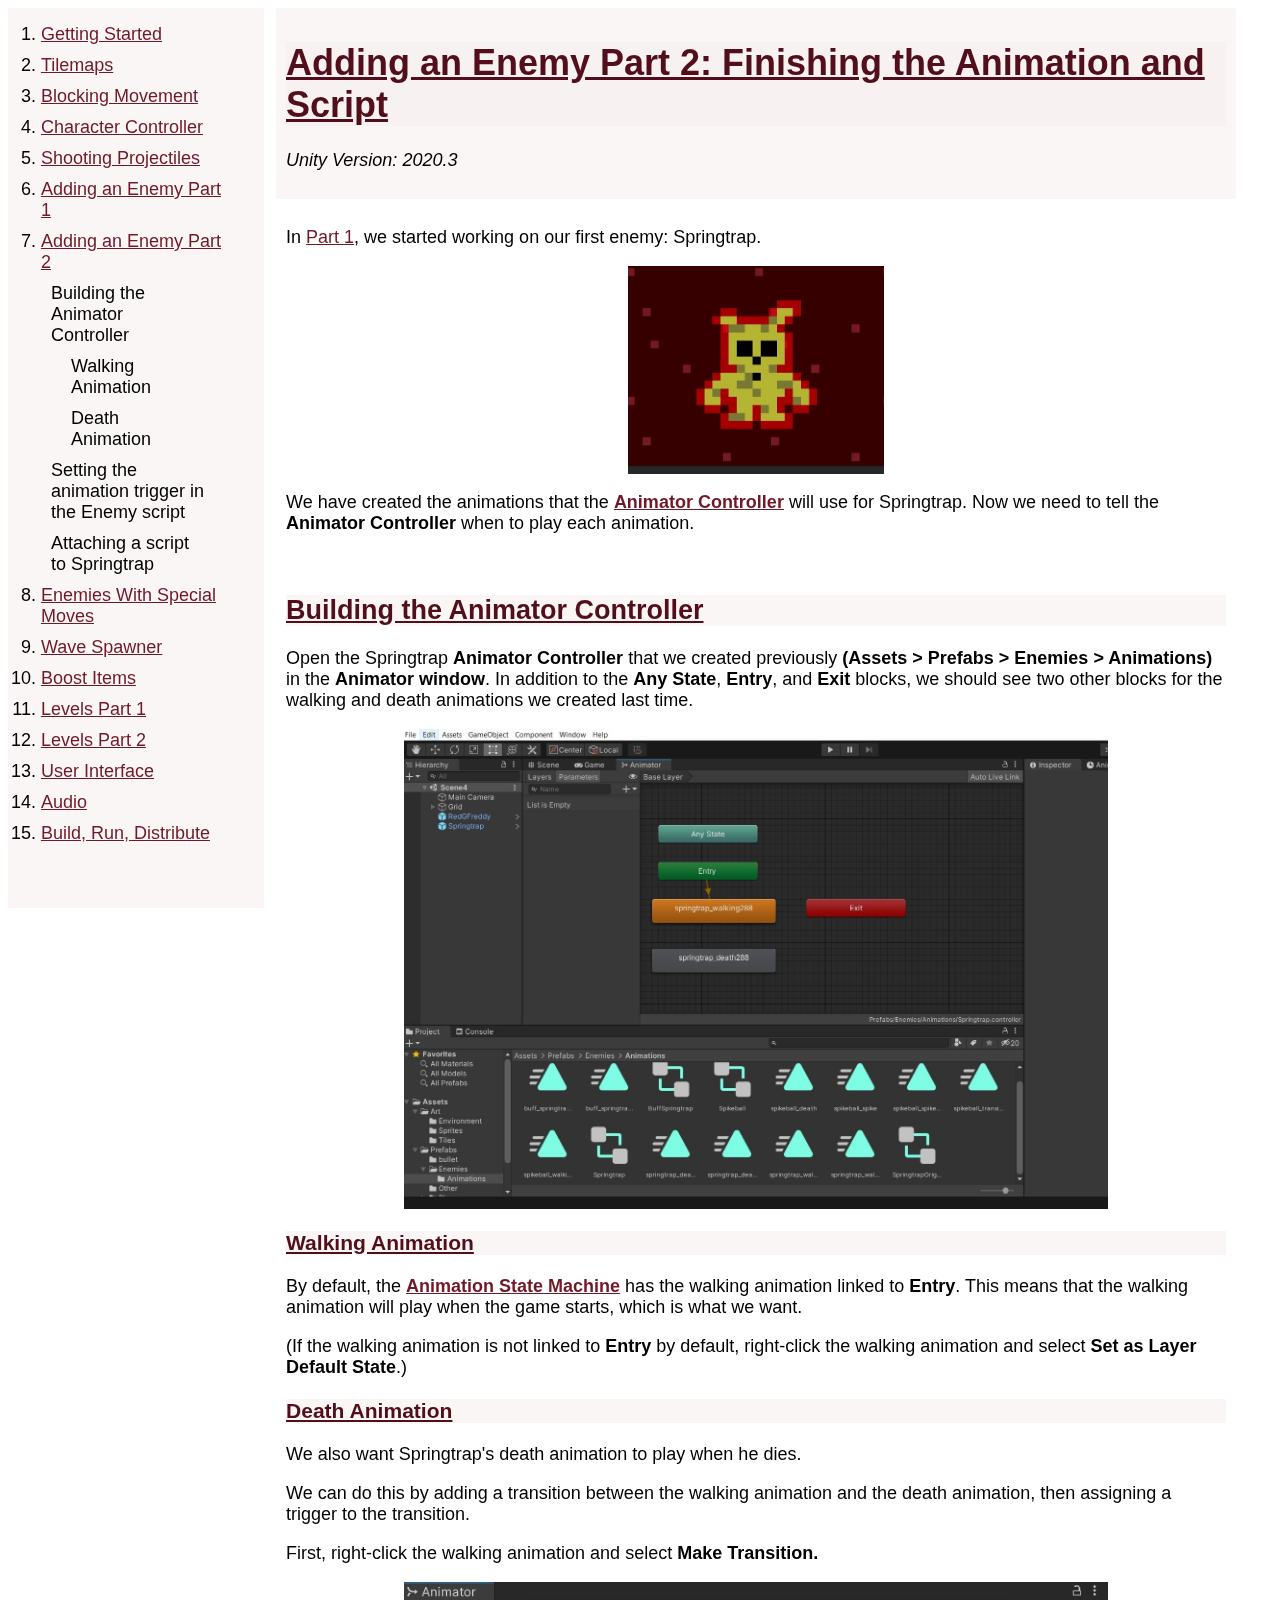
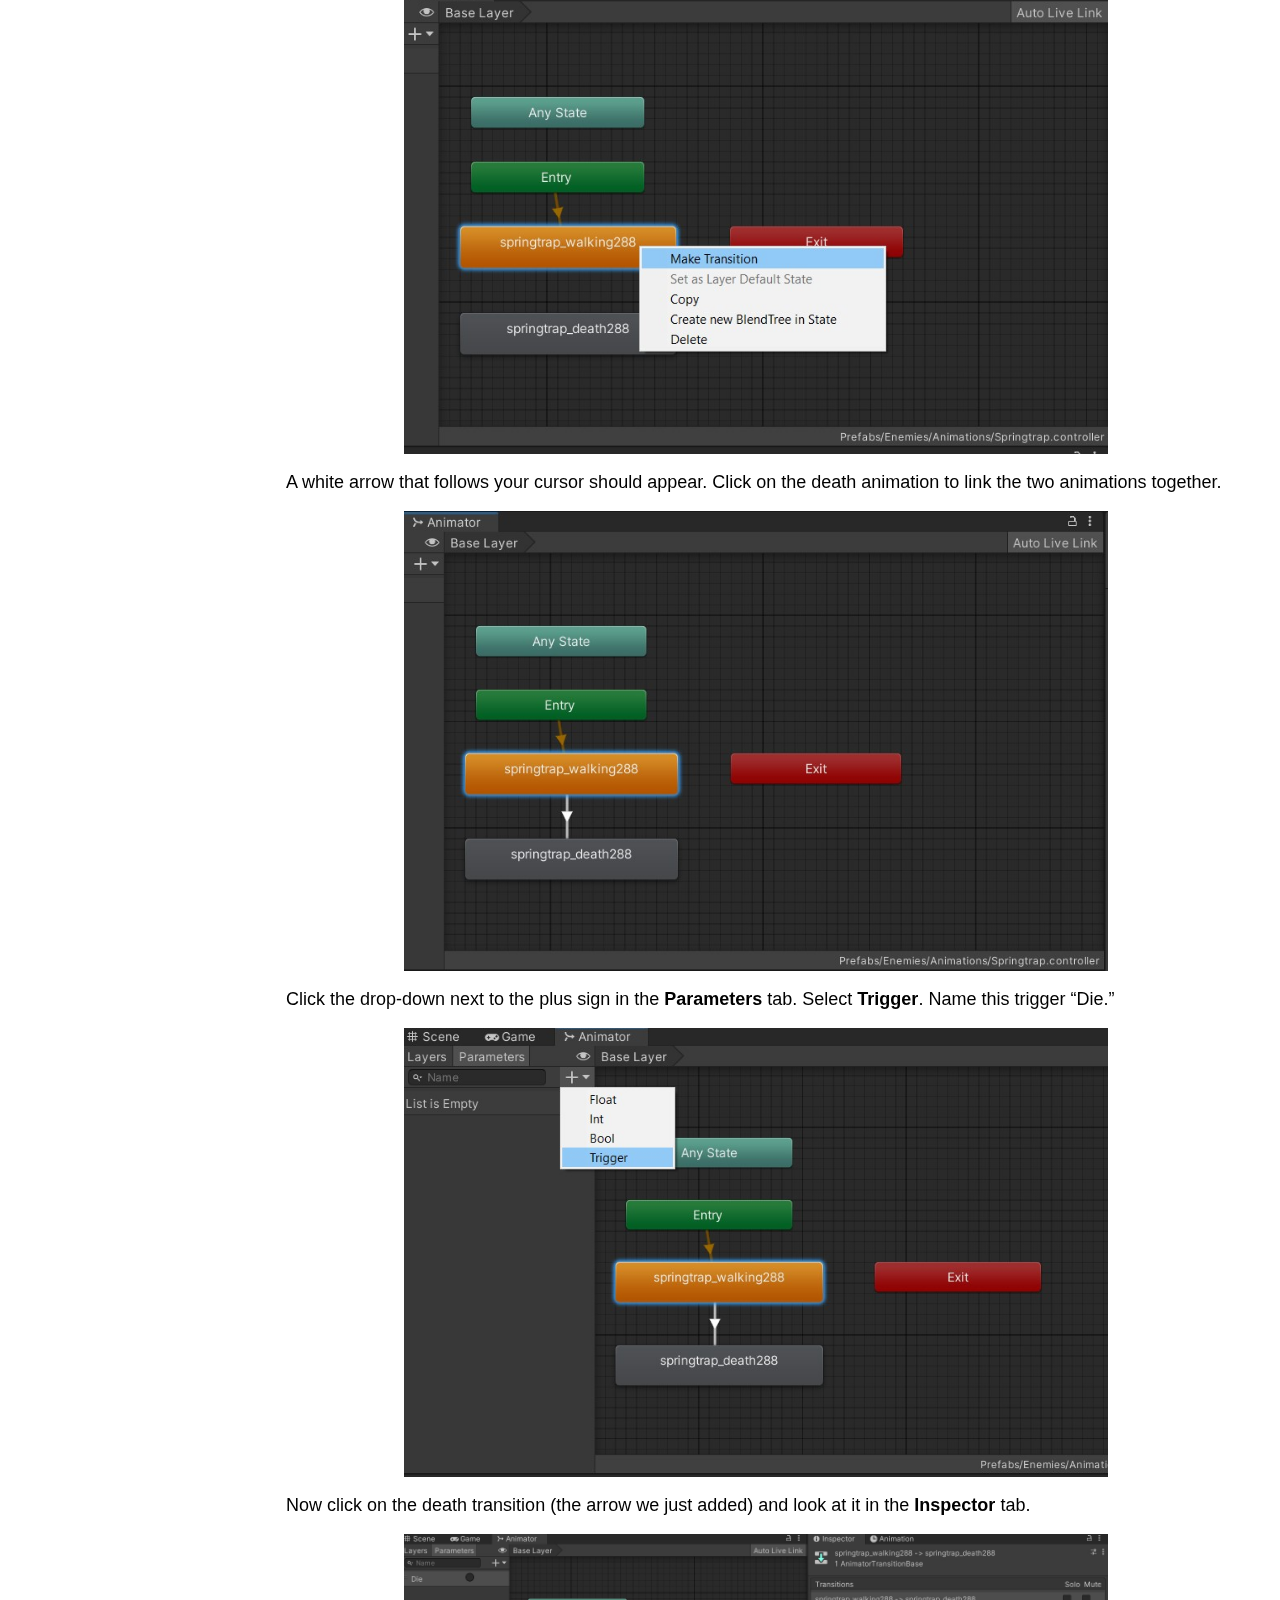
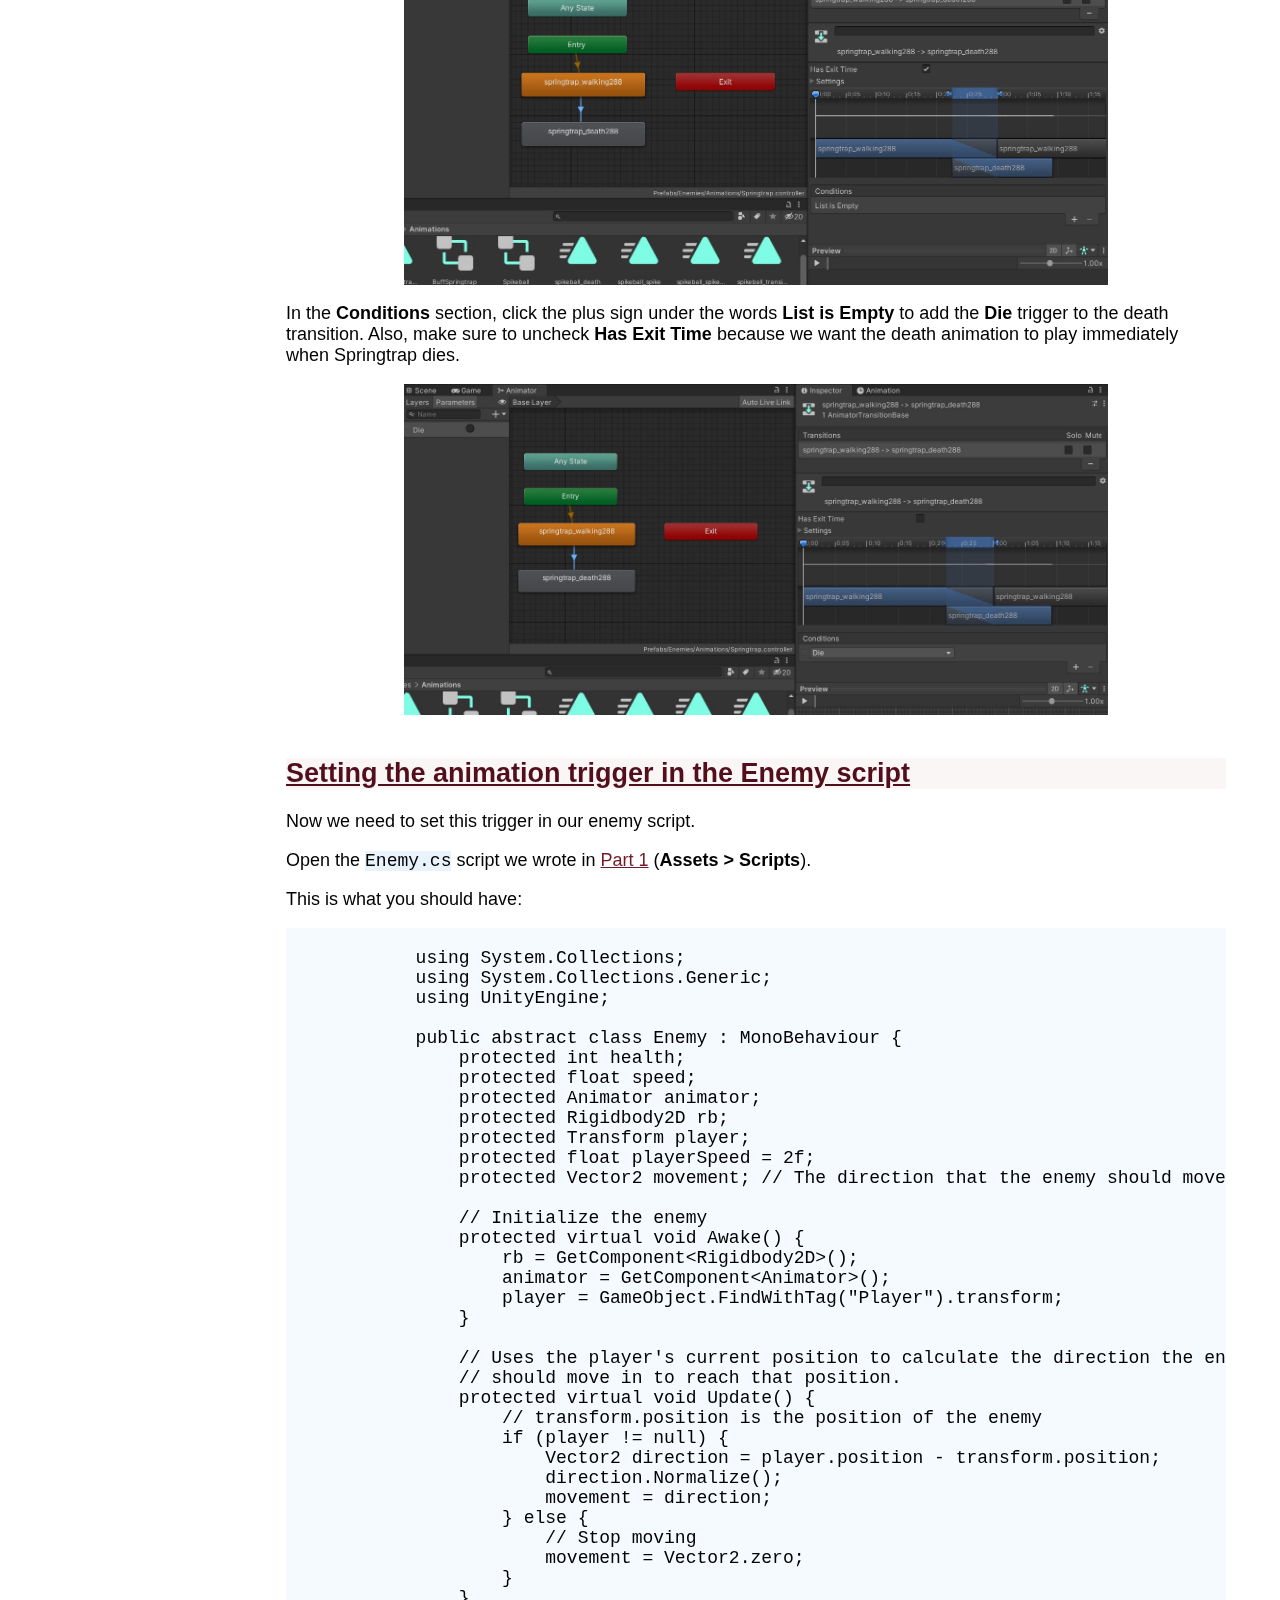
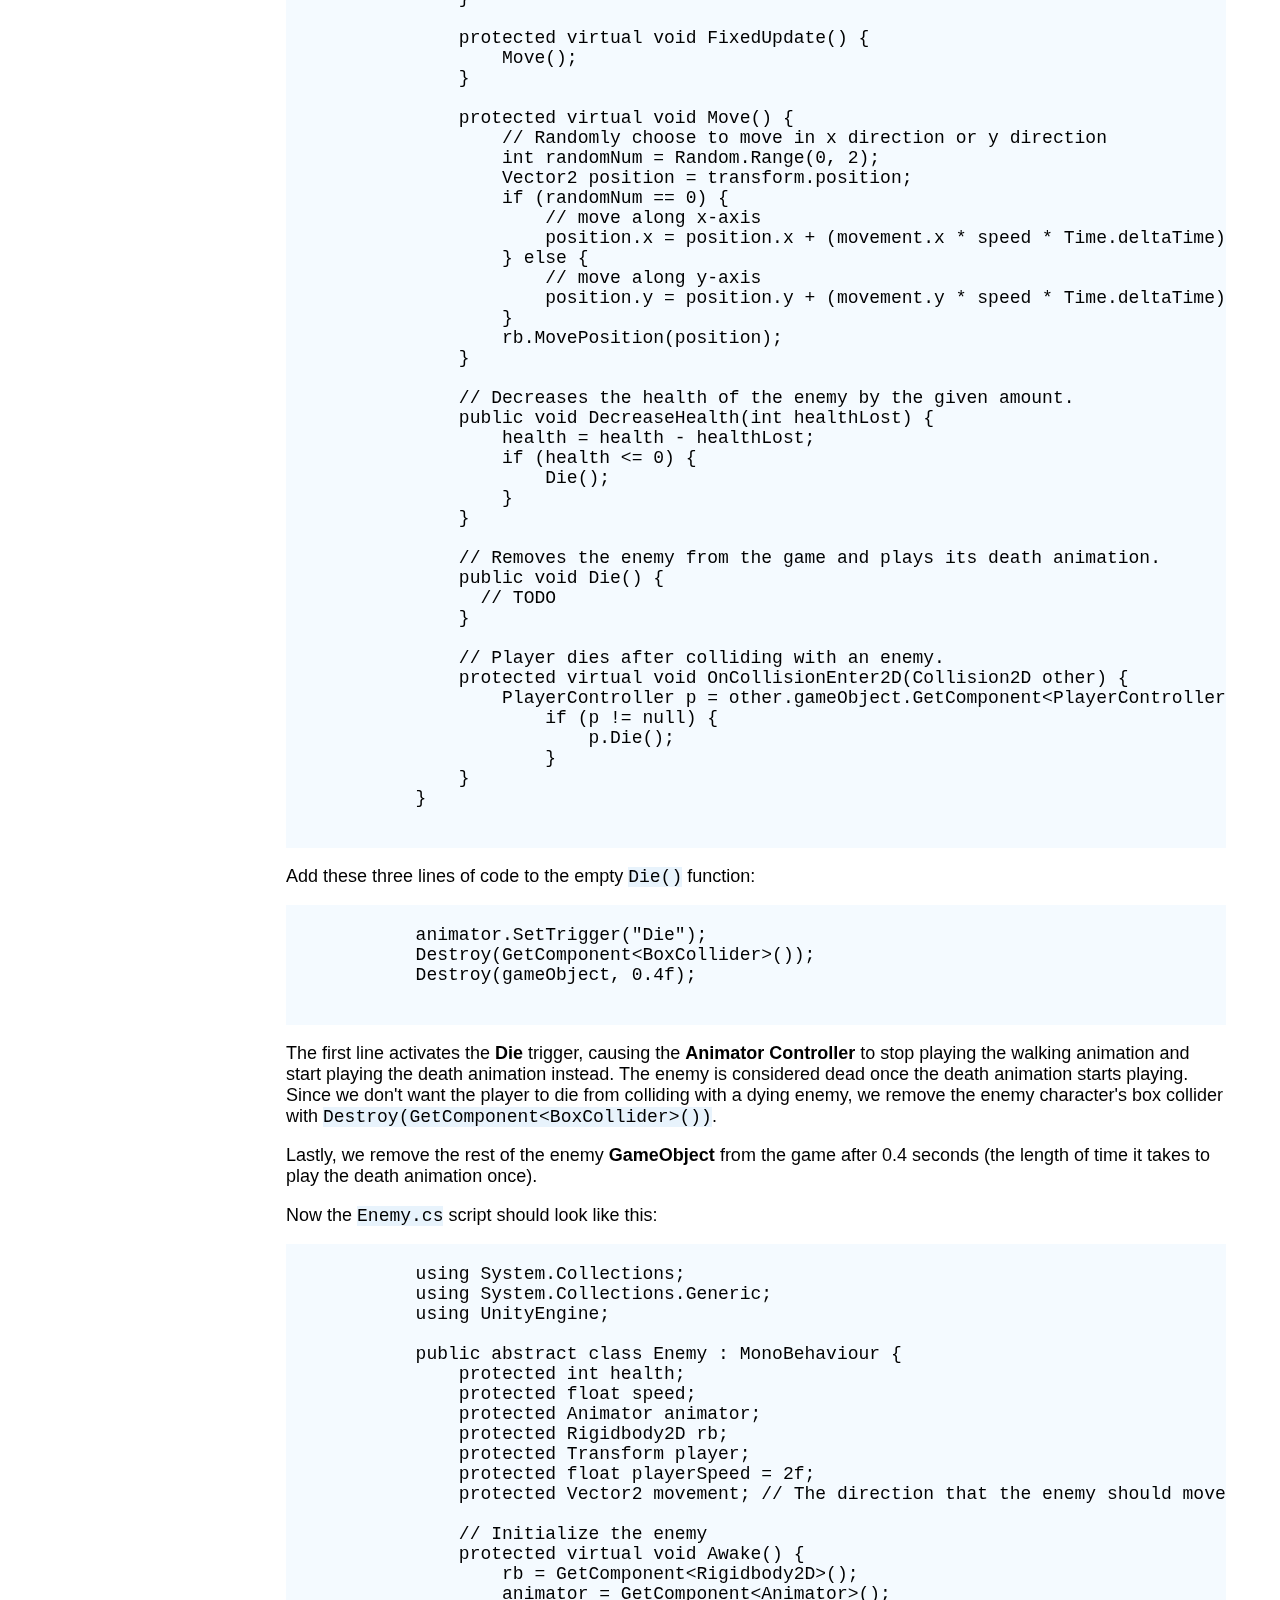
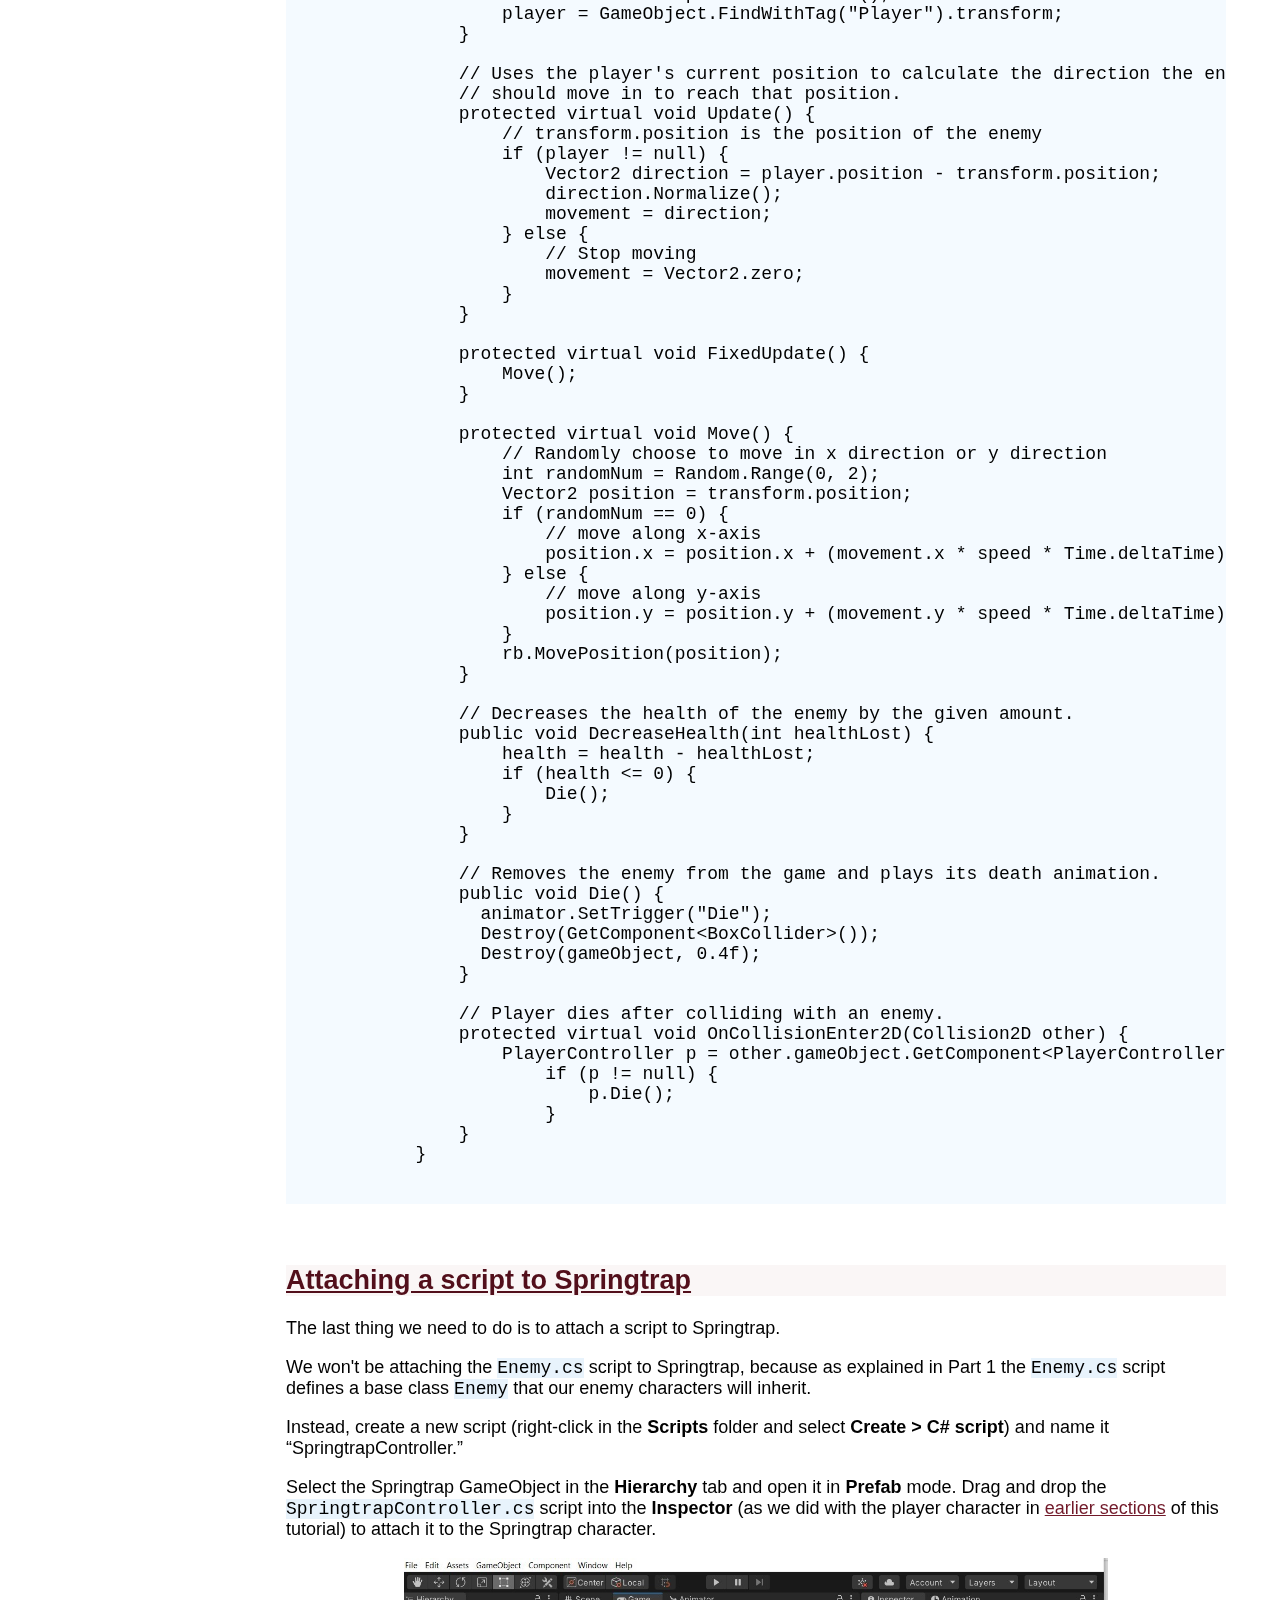
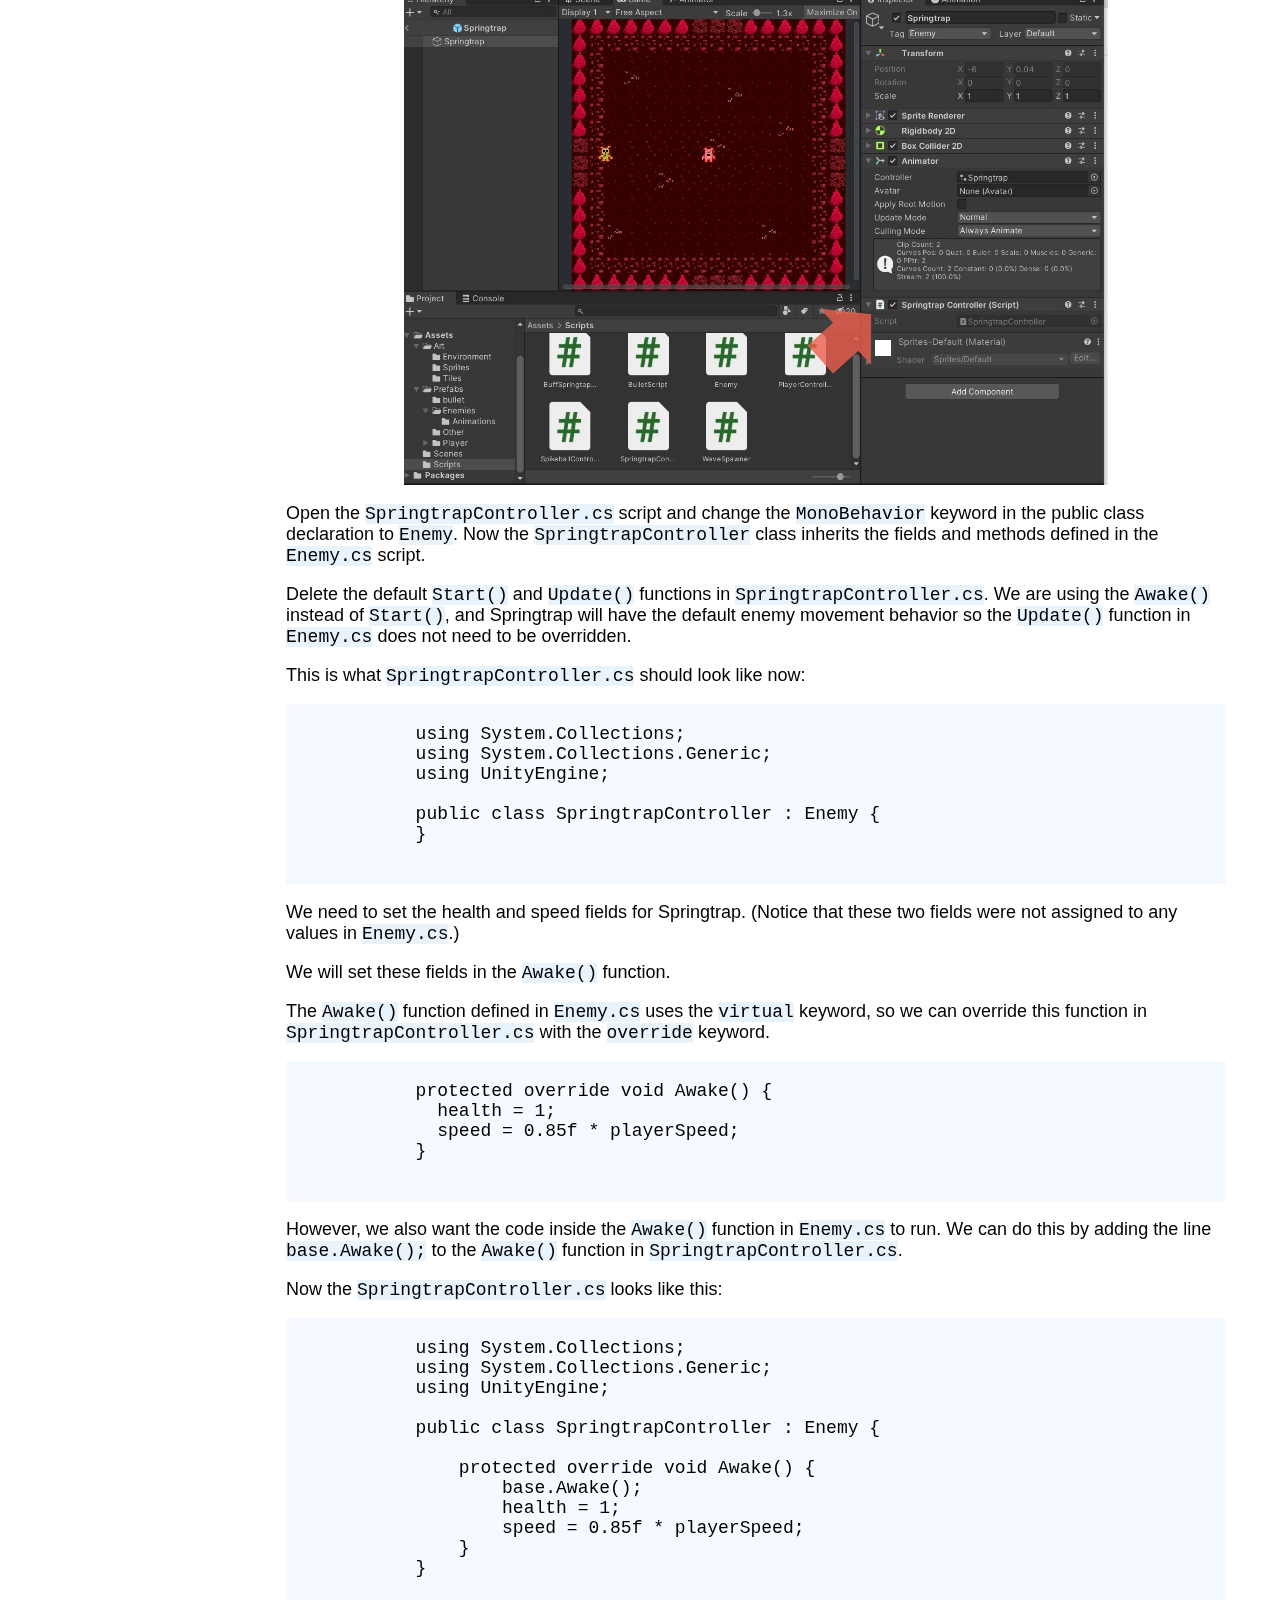
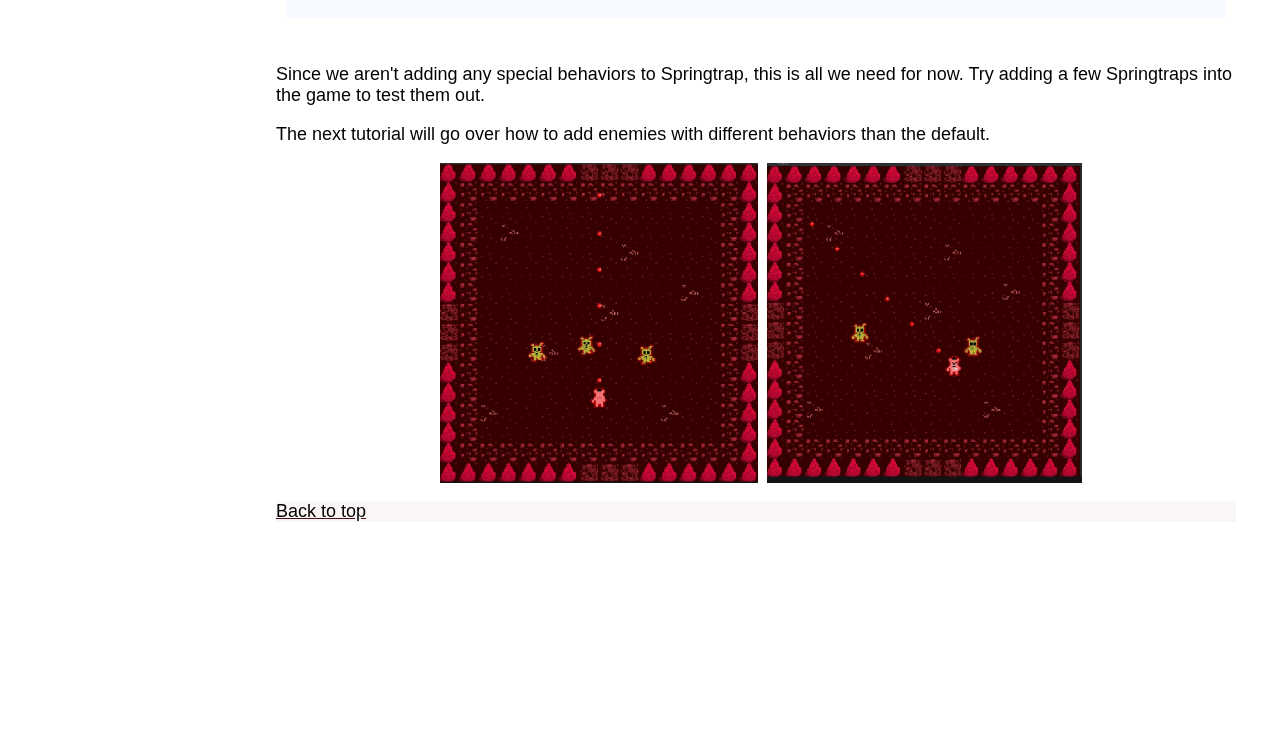
==== index.html @ a83afa3e "Centered all the images" ====
<!DOCTYPE html>
<!--
  Date: Dec. 16, 2022
  This file contains the content for a 2D game tutorial.
-->
<html lang="en">
  <head>
    <meta charset="utf-8">
    <title>Unity 2D Game Tutorial</title>
    <link rel="stylesheet" href="styles.css">
    <script src="index.js"></script>
  </head>
  <body>
    <section id="navigation">
      <nav>
        <section>
          <ol>
            <li><a href="second-page.html">Getting Started</a></li>
            <li><a href="second-page.html">Tilemaps</a></li>
            <li><a href="second-page.html">Blocking Movement</a></li>
            <li><a href="second-page.html">Character Controller</a></li>
            <li><a href="second-page.html">Shooting Projectiles</a></li>
            <li><a href="second-page.html">Adding an Enemy Part 1</a></li>
            <li>
              <a href="#top">Adding an Enemy Part 2</a>
              <ul>
                <li>
                  <a href="#section-one" class="internal">Building the Animator Controller</a>
                  <ul id="indented-list">
                    <li><a href="#walking" class="internal">Walking Animation</a></li>
                    <li><a href="#death" class="internal">Death Animation</a></li>
                  </ul>
                </li>
                <li>
                  <a href="#section-two" class="internal">
                    Setting the animation trigger in the Enemy script
                  </a>
                </li>
                <li>
                  <a href="#section-three" class="internal">Attaching a script to Springtrap</a>
                </li>
              </ul>
            </li>
            <li><a href="second-page.html">Enemies With Special Moves</a></li>
            <li><a href="second-page.html">Wave Spawner</a></li>
            <li><a href="second-page.html">Boost Items</a></li>
            <li><a href="second-page.html">Levels Part 1</a></li>
            <li><a href="second-page.html">Levels Part 2</a></li>
            <li><a href="second-page.html">User Interface</a></li>
            <li><a href="second-page.html">Audio</a></li>
            <li><a href="second-page.html">Build, Run, Distribute</a></li>
          </ol>
        </section>
      </nav>
    </section>
    <main>
      <section id="top">
        <h1>Adding an Enemy Part 2: Finishing the Animation and Script</h1>
        <p id="version">Unity Version: 2020.3</p>
      </section>
      <section id="intro">
        <p>
          In <a href="second-page.html">Part 1</a>, we started working on our first enemy: Springtrap.
        </p>
        <div class="img-container">
          <img src="img/springtrap.jpg" alt="Springtrap sprite">
        </div>
        <p>
          We have created the animations that the
          <span class="bold"><a href="https://docs.unity3d.com/Manual/AnimatorControllers.html">
          Animator Controller</a></span> will use for
          Springtrap. Now we need to tell the
          <span class="bold">Animator Controller</span> when to play each animation.
        </p>
      </section>
      <section id="section-one" class="tutorial-section">
        <h2>Building the Animator Controller</h2>
        <p>
          Open the Springtrap <span class="bold">Animator Controller</span> that we created
          previously <span class="bold">(Assets > Prefabs > Enemies > Animations)</span> in the
          <span class="bold">Animator window</span>. In addition to the <span class="bold">Any State</span>,
          <span class="bold">Entry</span>, and <span class="bold">Exit</span> blocks, we
          should see two other blocks for the walking and death animations we created last time.
        </p>
        <div class="img-container">
          <img src="img/animator-view-cropped.jpg" alt="The animation state machine for Springtrap">
        </div>
        <h3 id="walking">Walking Animation</h3>
        <p>
          By default, the <span class="bold">
          <a href="https://docs.unity3d.com/Manual/AnimationStateMachines.html">
          Animation State Machine</a></span>
          has the walking animation linked to <span class="bold">Entry</span>.
          This means that the walking animation will play
          when the game starts, which is what we want.
        </p>
        <p>
          (If the walking animation is not linked to <span class="bold">Entry</span> by default,
          right-click the walking animation and select <span class="bold">Set as Layer Default State</span>.)
        </p>
        <h3 id="death">Death Animation</h3>
        <p>We also want Springtrap's death animation to play when he dies.</p>
        <p>
          We can do this by adding a transition between the walking animation and
          the death animation, then assigning a trigger to the transition.
        </p>
        <p>
          First, right-click the walking animation and select
          <span class="bold">Make Transition.</span>
        </p>
        <div class="img-container">
          <img src="img/make-transition.jpg" alt="Selecting the Make Transition option">
        </div>
        <p>
          A white arrow that follows your cursor should appear. Click on
          the death animation to link the two animations together.
        </p>
        <div class="img-container">
          <img src="img/make-transition2.jpg" alt="Transition between the death and walking animations">
        </div>
        <p>
          Click the drop-down next to the plus sign in the <span class="bold">Parameters</span> tab.
          Select <span class="bold">Trigger</span>. Name this trigger “Die.”
        </p>
        <div class="img-container">
          <img src="img/select-trigger.jpg" alt="Selecting the trigger option">
        </div>
        <p>
          Now click on the death transition (the arrow we just added) and look at it
          in the <span class="bold">Inspector</span> tab.
        </p>
        <div class="img-container">
          <img src="img/die-trigger2.jpg" alt="Viewing death transition in Inspector tab">
        </div>
        <p>
          In the <span class="bold">Conditions</span> section, click the plus sign under the words
          <span class="bold">List is Empty</span> to add the <span class="bold">Die</span>
          trigger to the death transition. Also, make sure to uncheck
          <span class="bold">Has Exit Time</span>
          because we want the death animation to play immediately when Springtrap dies.
        </p>
        <div class="img-container">
          <img src="img/die-trigger3.jpg" alt="Death transition with Die trigger added">
        </div>
      </section>
      <section id="section-two" class="tutorial-section">
        <h2>Setting the animation trigger in the Enemy script</h2>
        <p>Now we need to set this trigger in our enemy script.</p>
        <p>
          Open the <span class="code">Enemy.cs</span> script we wrote in
          <a href="second-page.html">Part 1</a>
          (<span class="bold">Assets > Scripts</span>).
        </p>
        <p>This is what you should have:</p>
        <pre>
          <code>
            using System.Collections;
            using System.Collections.Generic;
            using UnityEngine;

            public abstract class Enemy : MonoBehaviour {
                protected int health;
                protected float speed;
                protected Animator animator;
                protected Rigidbody2D rb;
                protected Transform player;
                protected float playerSpeed = 2f;
                protected Vector2 movement; // The direction that the enemy should move in

                // Initialize the enemy
                protected virtual void Awake() {
                    rb = GetComponent&ltRigidbody2D&gt();
                    animator = GetComponent&ltAnimator&gt();
                    player = GameObject.FindWithTag("Player").transform;
                }

                // Uses the player's current position to calculate the direction the enemy
                // should move in to reach that position.
                protected virtual void Update() {
                    // transform.position is the position of the enemy
                    if (player != null) {
                        Vector2 direction = player.position - transform.position;
                        direction.Normalize();
                        movement = direction;
                    } else {
                        // Stop moving
                        movement = Vector2.zero;
                    }
                }

                protected virtual void FixedUpdate() {
                    Move();
                }

                protected virtual void Move() {
                    // Randomly choose to move in x direction or y direction
                    int randomNum = Random.Range(0, 2);
                    Vector2 position = transform.position;
                    if (randomNum == 0) {
                        // move along x-axis
                        position.x = position.x + (movement.x * speed * Time.deltaTime);
                    } else {
                        // move along y-axis
                        position.y = position.y + (movement.y * speed * Time.deltaTime);
                    }
                    rb.MovePosition(position);
                }

                // Decreases the health of the enemy by the given amount.
                public void DecreaseHealth(int healthLost) {
                    health = health - healthLost;
                    if (health &lt= 0) {
                        Die();
                    }
                }

                // Removes the enemy from the game and plays its death animation.
                public void Die() {
                  // TODO
                }

                // Player dies after colliding with an enemy.
                protected virtual void OnCollisionEnter2D(Collision2D other) {
                    PlayerController p = other.gameObject.GetComponent&ltPlayerController&gt();
                        if (p != null) {
                            p.Die();
                        }
                }
            }
          </code>
        </pre>
        <p>Add these three lines of code to the empty <span class="code">Die()</span> function:</p>
        <pre>
          <code>
            animator.SetTrigger("Die");
            Destroy(GetComponent&ltBoxCollider&gt());
            Destroy(gameObject, 0.4f);
          </code>
        </pre>
        <p>The first line activates the <span class="bold">Die</span> trigger, causing the
          <span class="bold">Animator Controller</span> to stop playing the walking
          animation and start playing the death animation instead. The enemy is
          considered dead once the death animation starts playing. Since we don't
          want the player to die from colliding with a dying enemy, we remove the enemy
          character's box collider with
          <span class="code">Destroy(GetComponent&ltBoxCollider&gt())</span>.
        </p>
        <p>
          Lastly, we remove the rest of the enemy <span class="bold">GameObject</span> from the
          game after 0.4 seconds (the length of time it takes to play the death
          animation once).
        </p>
        <p>Now the <span class="code">Enemy.cs</span> script should look like this:</p>
        <pre>
          <code>
            using System.Collections;
            using System.Collections.Generic;
            using UnityEngine;

            public abstract class Enemy : MonoBehaviour {
                protected int health;
                protected float speed;
                protected Animator animator;
                protected Rigidbody2D rb;
                protected Transform player;
                protected float playerSpeed = 2f;
                protected Vector2 movement; // The direction that the enemy should move in

                // Initialize the enemy
                protected virtual void Awake() {
                    rb = GetComponent&ltRigidbody2D&gt();
                    animator = GetComponent&ltAnimator&gt();
                    player = GameObject.FindWithTag("Player").transform;
                }

                // Uses the player's current position to calculate the direction the enemy
                // should move in to reach that position.
                protected virtual void Update() {
                    // transform.position is the position of the enemy
                    if (player != null) {
                        Vector2 direction = player.position - transform.position;
                        direction.Normalize();
                        movement = direction;
                    } else {
                        // Stop moving
                        movement = Vector2.zero;
                    }
                }

                protected virtual void FixedUpdate() {
                    Move();
                }

                protected virtual void Move() {
                    // Randomly choose to move in x direction or y direction
                    int randomNum = Random.Range(0, 2);
                    Vector2 position = transform.position;
                    if (randomNum == 0) {
                        // move along x-axis
                        position.x = position.x + (movement.x * speed * Time.deltaTime);
                    } else {
                        // move along y-axis
                        position.y = position.y + (movement.y * speed * Time.deltaTime);
                    }
                    rb.MovePosition(position);
                }

                // Decreases the health of the enemy by the given amount.
                public void DecreaseHealth(int healthLost) {
                    health = health - healthLost;
                    if (health &lt= 0) {
                        Die();
                    }
                }

                // Removes the enemy from the game and plays its death animation.
                public void Die() {
                  animator.SetTrigger("Die");
                  Destroy(GetComponent&ltBoxCollider&gt());
                  Destroy(gameObject, 0.4f);
                }

                // Player dies after colliding with an enemy.
                protected virtual void OnCollisionEnter2D(Collision2D other) {
                    PlayerController p = other.gameObject.GetComponent&ltPlayerController&gt();
                        if (p != null) {
                            p.Die();
                        }
                }
            }
          </code>
        </pre>
      </section>
      <section id="section-three" class="tutorial-section">
        <h2>Attaching a script to Springtrap</h2>
        <p>The last thing we need to do is to attach a script to Springtrap.</p>
        <p>
          We won't be attaching the <span class="code">Enemy.cs</span> script to
          Springtrap, because as explained in Part 1 the
          <span class="code">Enemy.cs</span> script defines a base class
          <span class="code">Enemy</span> that our enemy characters will inherit.
        </p>
        <p>
          Instead, create a new script (right-click in the <span class="bold">Scripts</span>
          folder and select <span class="bold">Create > C# script</span>) and name it
          “SpringtrapController.”
        </p>
        <p>
          Select the Springtrap <span>GameObject</span> in the
          <span class="bold">Hierarchy</span> tab and open it in <span class="bold">Prefab</span>
          mode. Drag and drop the <span class="code">SpringtrapController.cs</span> script into
          the <span class="bold">Inspector</span> (as we did with the player character in
          <a href="second-page.html">earlier sections</a> of this tutorial) to attach it
          to the Springtrap character.
        </p>
        <div class="img-container">
          <img src="img/drag-and-drop-script-arrow.jpg" alt="Attaching script to Springtrap">
        </div>
        <p>
          Open the <span class="code">SpringtrapController.cs</span> script and change
          the <span class="code">MonoBehavior</span> keyword in the public class declaration
          to <span class="code">Enemy</span>. Now the <span class="code">SpringtrapController</span>
          class inherits the fields and methods defined in the
          <span class="code">Enemy.cs</span> script.
        </p>
        <p>
          Delete the default <span class="code">Start()</span> and
          <span class="code">Update()</span>
          functions in <span class="code">SpringtrapController.cs</span>. We are using the
          <span class="code">Awake()</span> instead of <span class="code">Start()</span>, and
          Springtrap will have the default enemy movement behavior so the
          <span class="code">Update()</span> function in <span class="code">Enemy.cs</span>
          does not need to be overridden.
        </p>
        <p>This is what <span class="code">SpringtrapController.cs</span> should look like now:</p>
        <pre>
          <code>
            using System.Collections;
            using System.Collections.Generic;
            using UnityEngine;

            public class SpringtrapController : Enemy {
            }
          </code>
        </pre>
        <p>
          We need to set the health and speed fields for Springtrap. (Notice that
          these two fields were not assigned to any values in <span class="code">Enemy.cs</span>.)
        </p>
        <p>We will set these fields in the <span class="code">Awake()</span> function.</p>
        <p>
          The <span class="code">Awake()</span> function defined in
          <span class="code">Enemy.cs</span>
          uses the <span class="code">virtual</span> keyword, so we can override this function
          in <span class="code">SpringtrapController.cs</span> with
          the <span class="code">override</span> keyword.
        </p>
        <pre>
          <code>
            protected override void Awake() {
              health = 1;
              speed = 0.85f * playerSpeed;
            }
          </code>
        </pre>
        <p>
          However, we also want the code inside the <span  class="code">Awake()</span>
          function in <span class="code">Enemy.cs</span> to run. We can do this by adding
          the line <span class="code">base.Awake();</span> to the <span class="code">Awake()</span>
          function in <span class="code">SpringtrapController.cs</span>.
        </p>
        <p>Now the <span class="code">SpringtrapController.cs</span> looks like this:</p>
        <pre>
          <code>
            using System.Collections;
            using System.Collections.Generic;
            using UnityEngine;

            public class SpringtrapController : Enemy {

                protected override void Awake() {
                    base.Awake();
                    health = 1;
                    speed = 0.85f * playerSpeed;
                }
            }
          </code>
        </pre>
      </section>
      <section>
        <p>
          Since we aren't adding any special behaviors to Springtrap,
          this is all we need for now. Try adding a few Springtraps into the
          game to test them out.
        </p>
        <p>
          The next tutorial will go over how to add enemies with different
          behaviors than the default.
        </p>
        <section id="game-images">
          <img src="img/game-play1.jpg" alt="Gameplay 1">
          <img src="img/game-play2.jpg" alt="Gameplay 2">
        </section>
        <p id="back-to-top"><a href="#top" class="internal">Back to top</a></p>
      </section>
    </main>
  </body>
</html>
---- styles.css ----
/*
  Date: Dec. 16, 2022
  Description
*/

body {
  font-family: Arial, Helvetica, sans-serif;
  height: 100%;
}

main {
  position: absolute;
  width: 75%;
  left: 20%;
  font-size: 18px;
  padding-left: 20px;
}

nav {
  padding-left: 7%;
}

pre {
  background-color:rgba(240, 248, 255, 0.742);
  overflow-x: scroll;
}

a {
  color: rgb(113, 25, 41);
}

ol {
  padding-left: 5px;
}

nav ul {
  list-style-type: none;
  padding-left: 0px;
  font-size: 15px;
}

nav li {
  margin: 10px;
  padding-right: 20px;
  font-size: 18px;
}

.bold {
  font-weight: bold;
}

.code {
  background-color: rgb(232, 243, 252);
  font-family:'Courier New', Courier, monospace;
}

#navigation {
  flex-direction: column;
  height: 100%;
  max-width: 20%;
  position: fixed;
  background-color: rgba(244, 236, 236, 0.451);
  overflow-y: scroll;
}

#indented-list {
  padding-left: 10px;
}

#top {
  background-color: rgba(244, 236, 236, 0.451);
}

#version {
  font-style: italic;
}

#top, #intro, #section-one, #section-two, #section-three {
  padding: 10px;
}

#game-images img {
  height: 25vw;
  padding-left: 1%;
}

h1, h2, h3, #back-to-top {
  text-decoration: underline;
  background-color: rgba(244, 236, 236, 0.451);
  color: rgb(82, 15, 27);
}

.img-container, #game-images {
  display: flex;
  justify-content: center;
}

a:hover {
  background-color: rgba(129, 54, 69, 0.207);
}

.internal, .internal:visited {
  text-decoration: none;
  color: black;
}

.tutorial-section img {
  width: 55vw;
  height: 100%;
}

#intro img {
  width: 20vw;
  height: 100%;
}
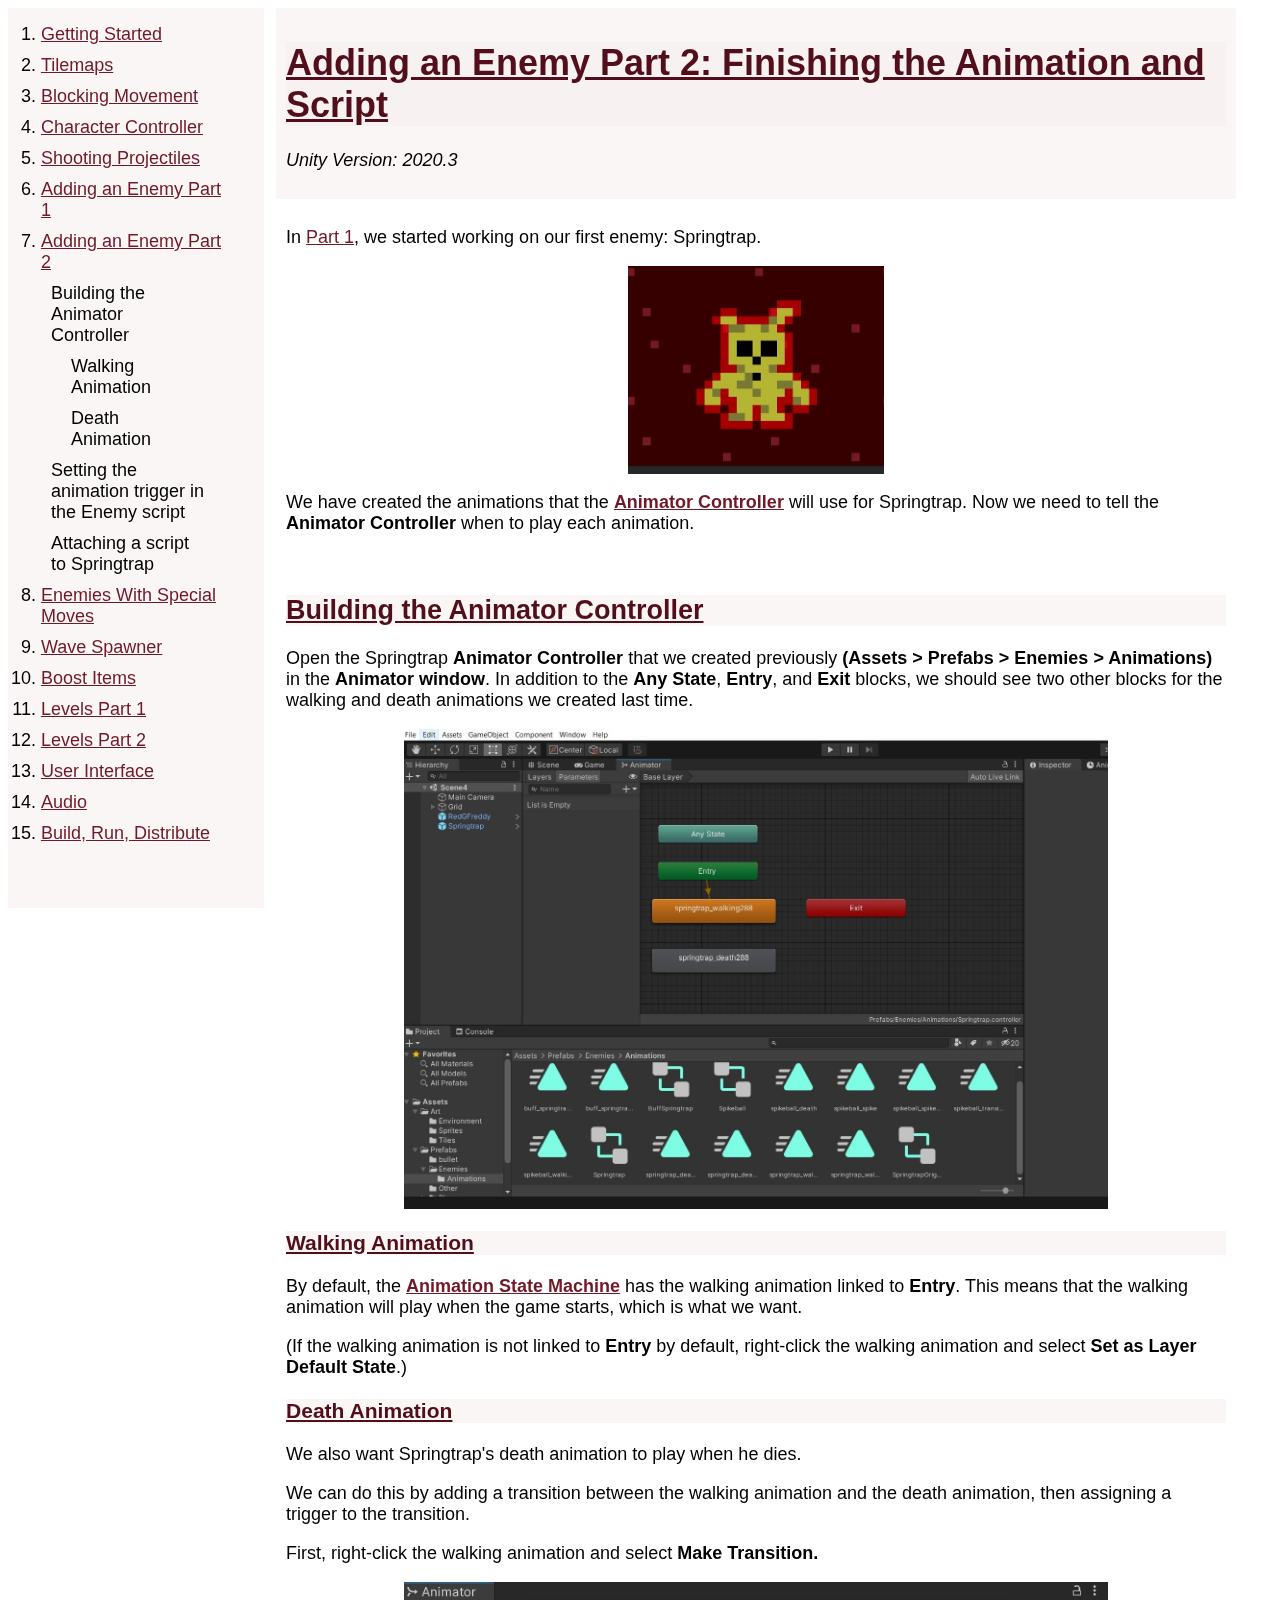
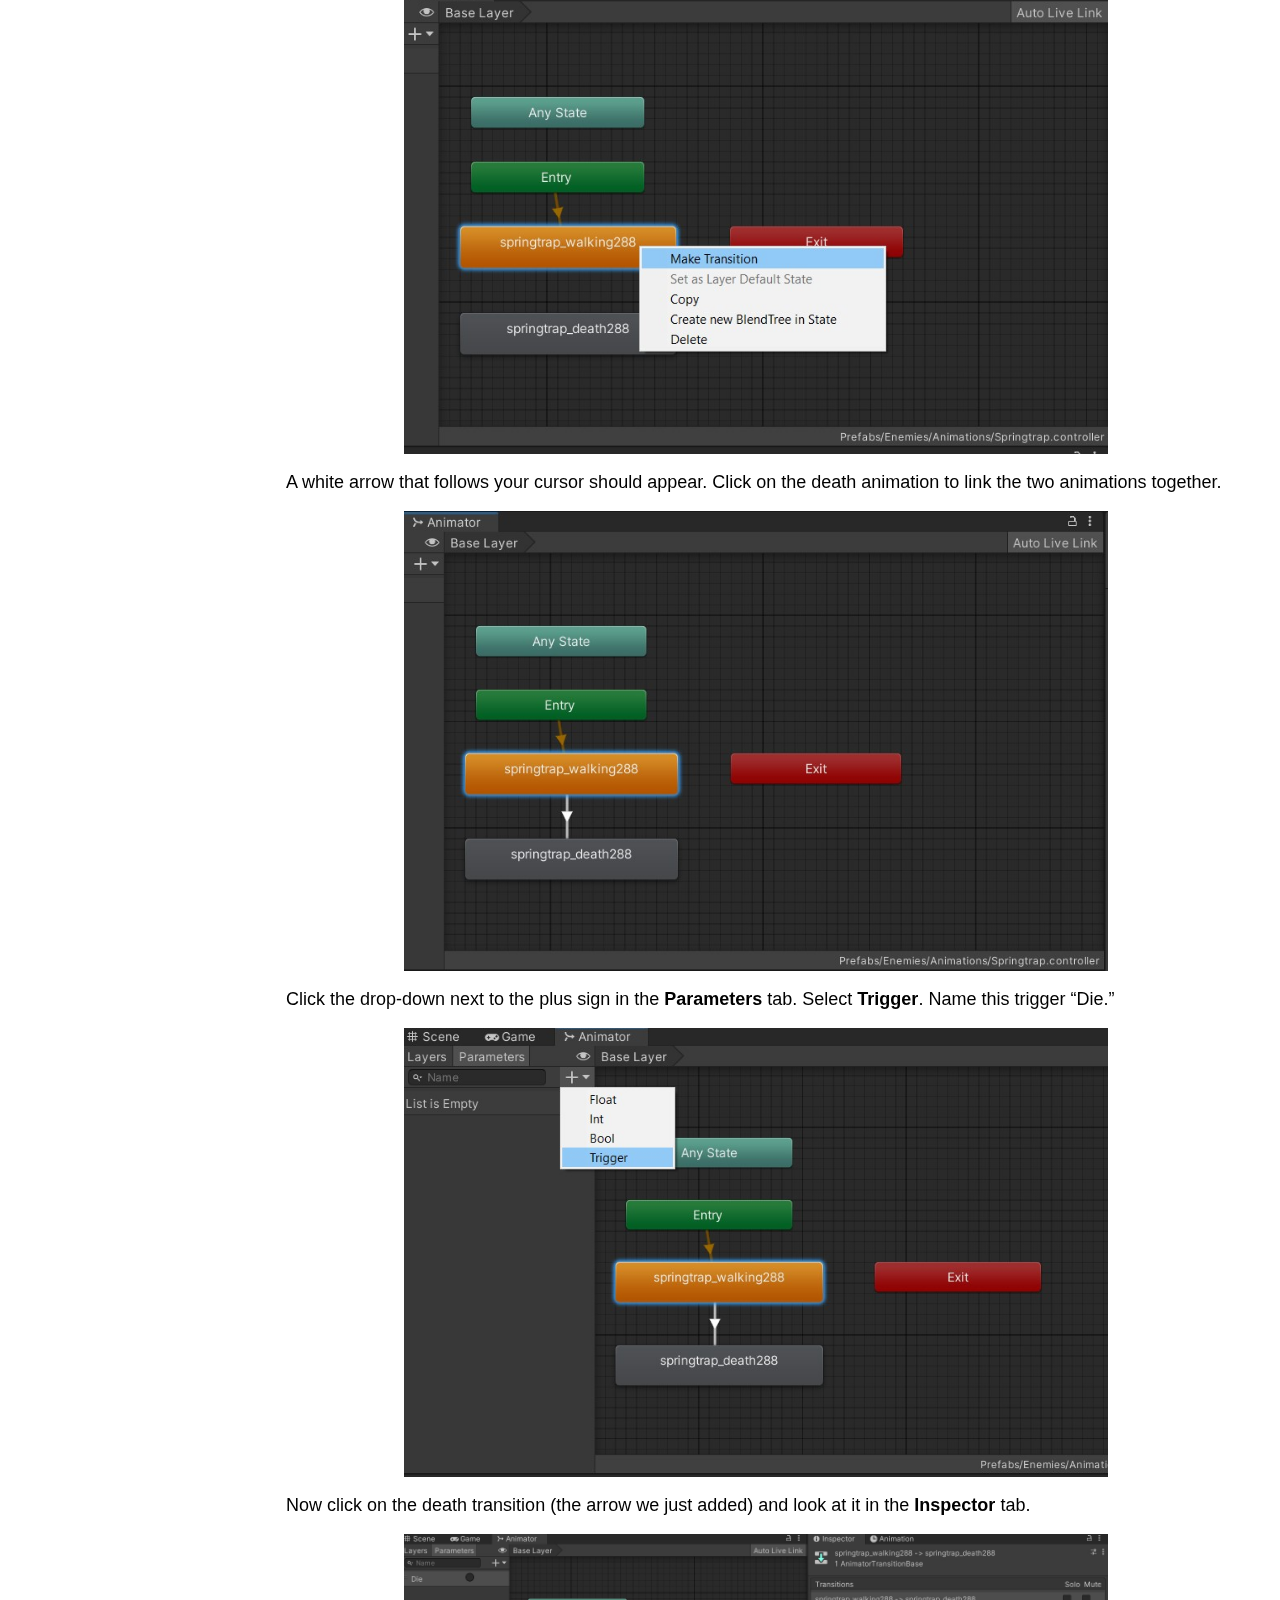
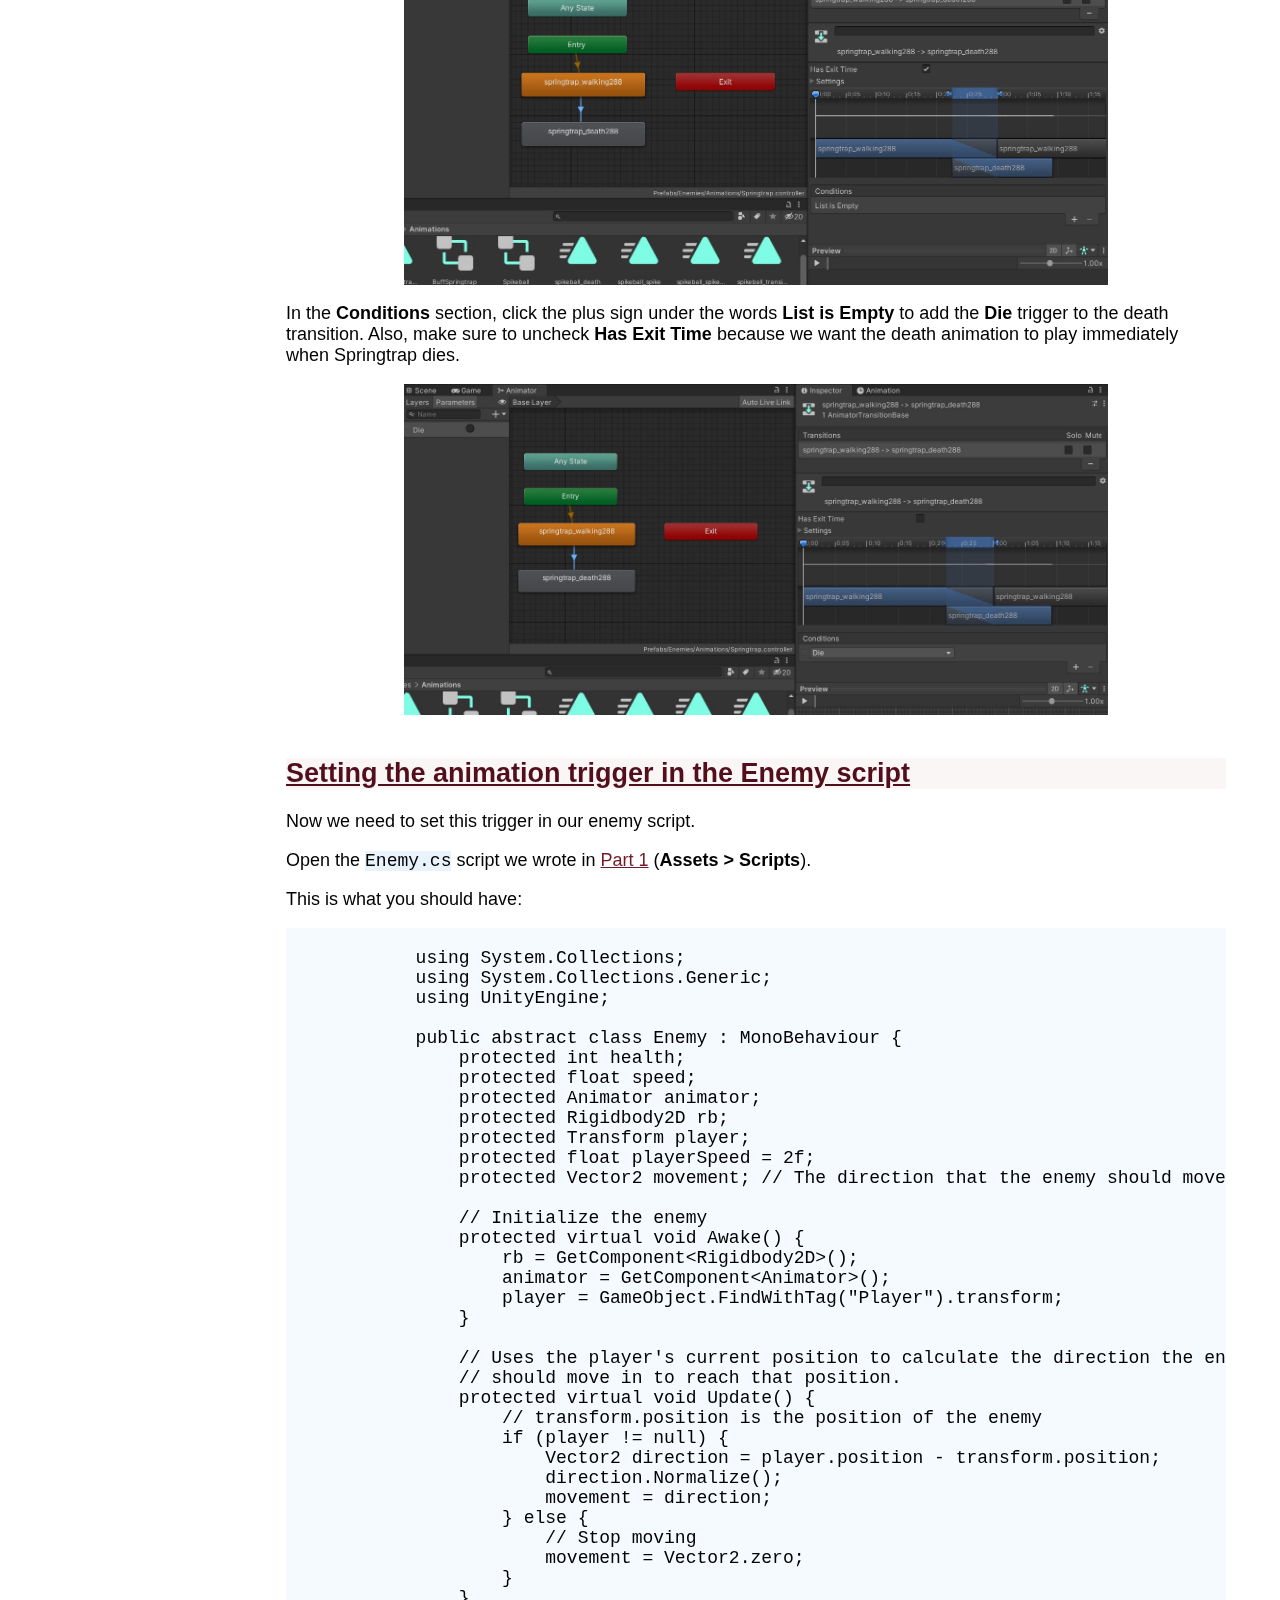
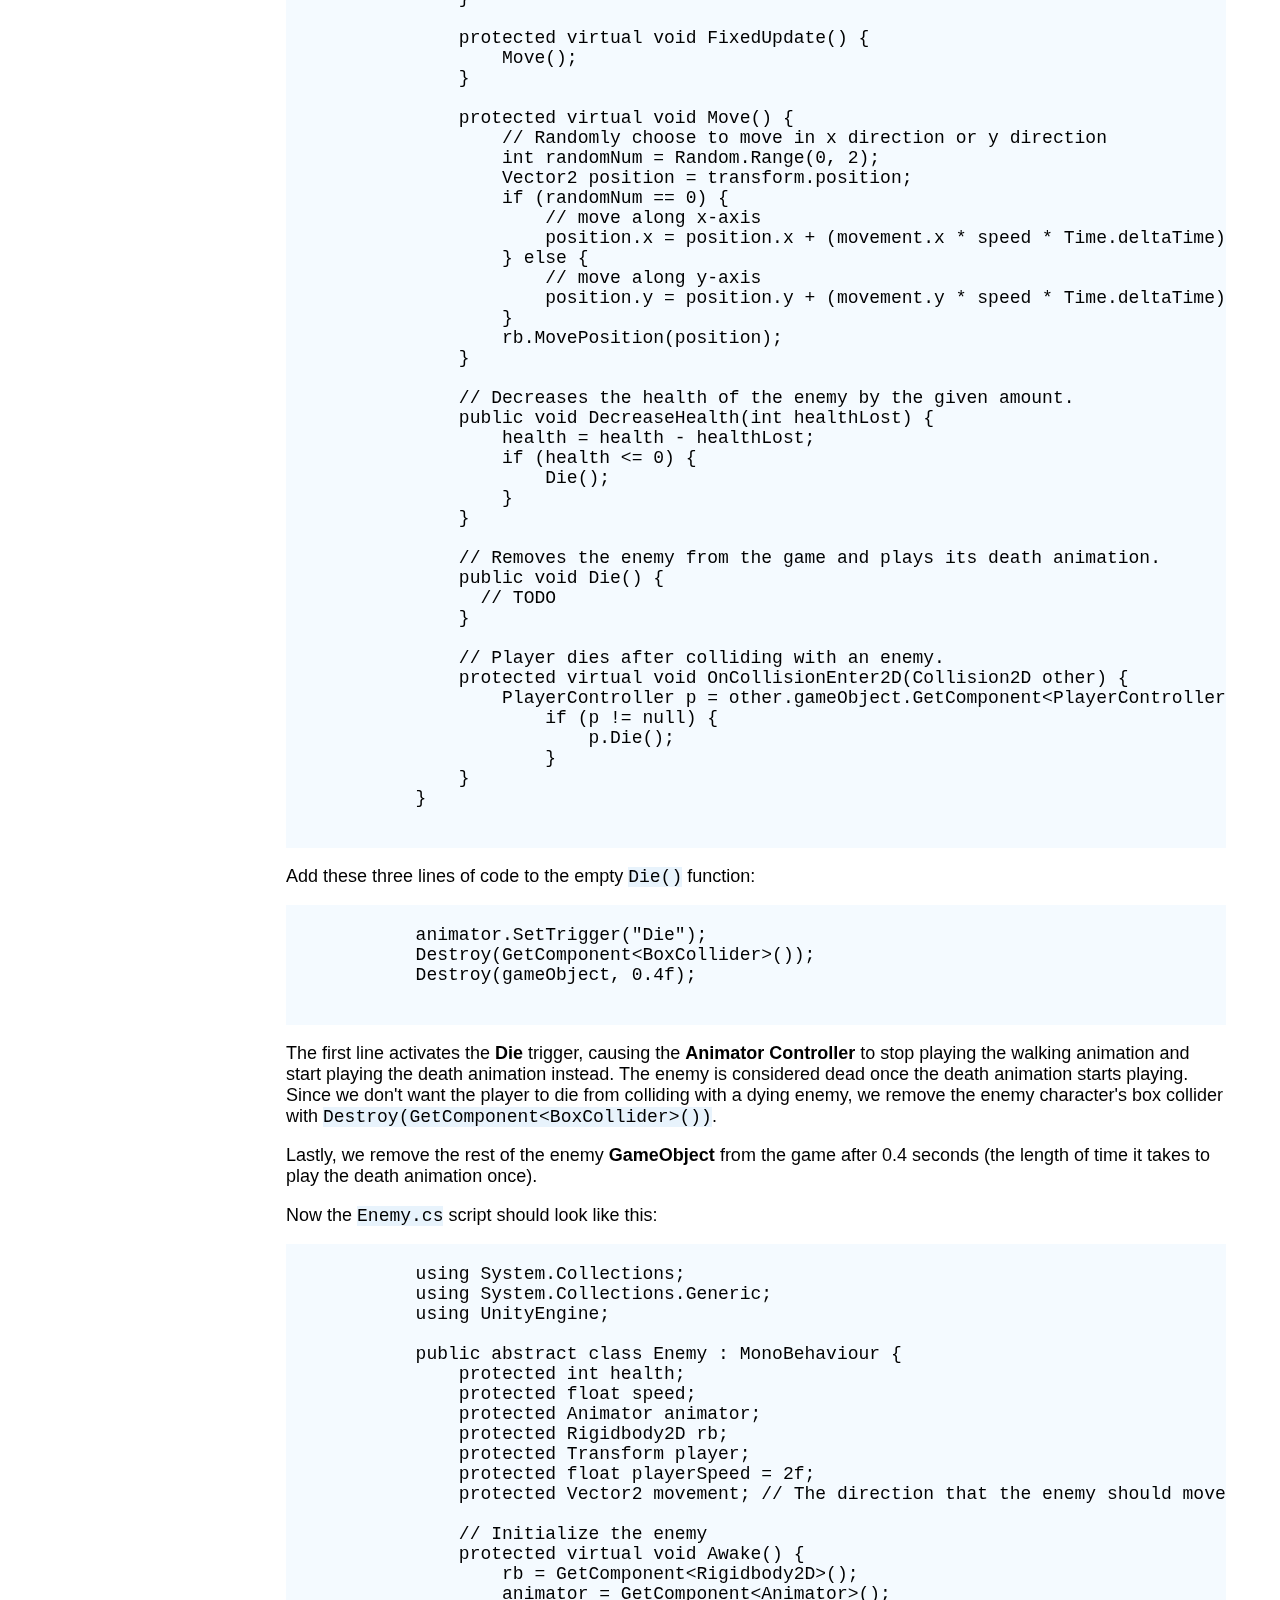
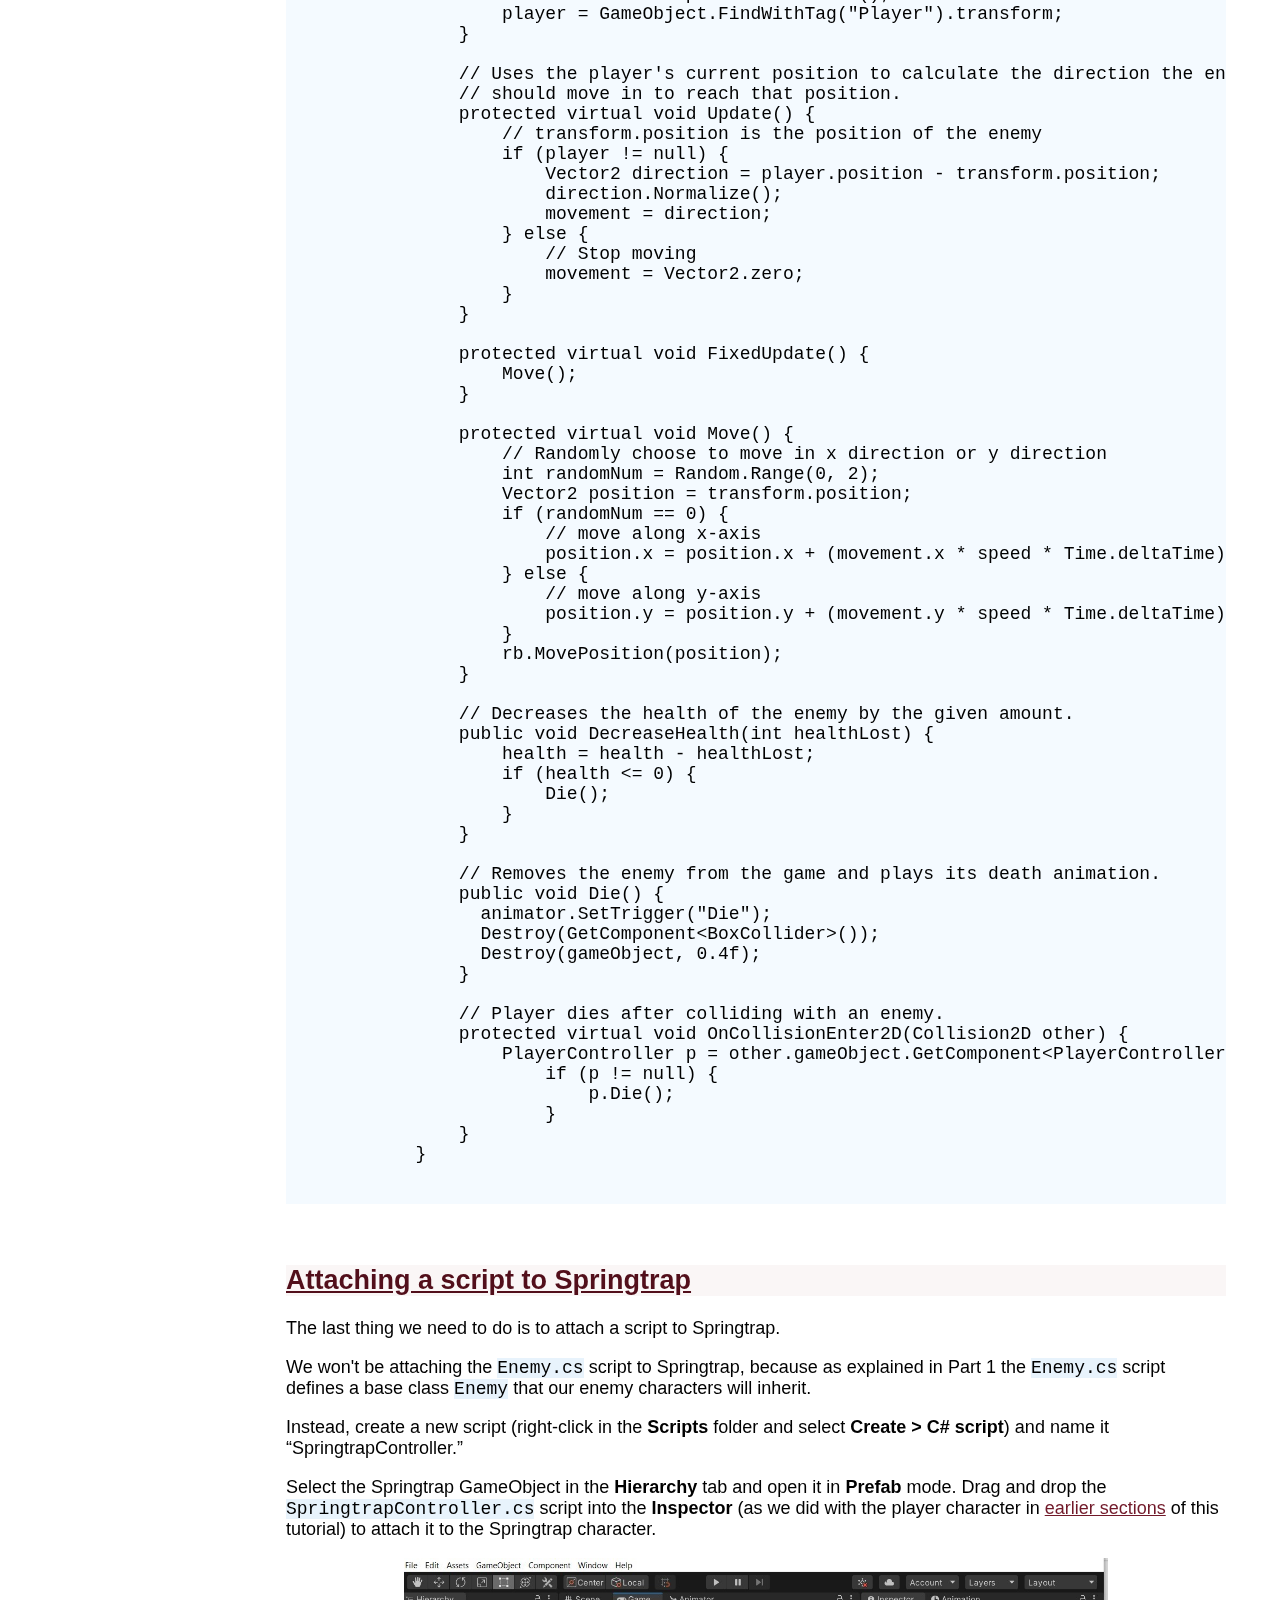
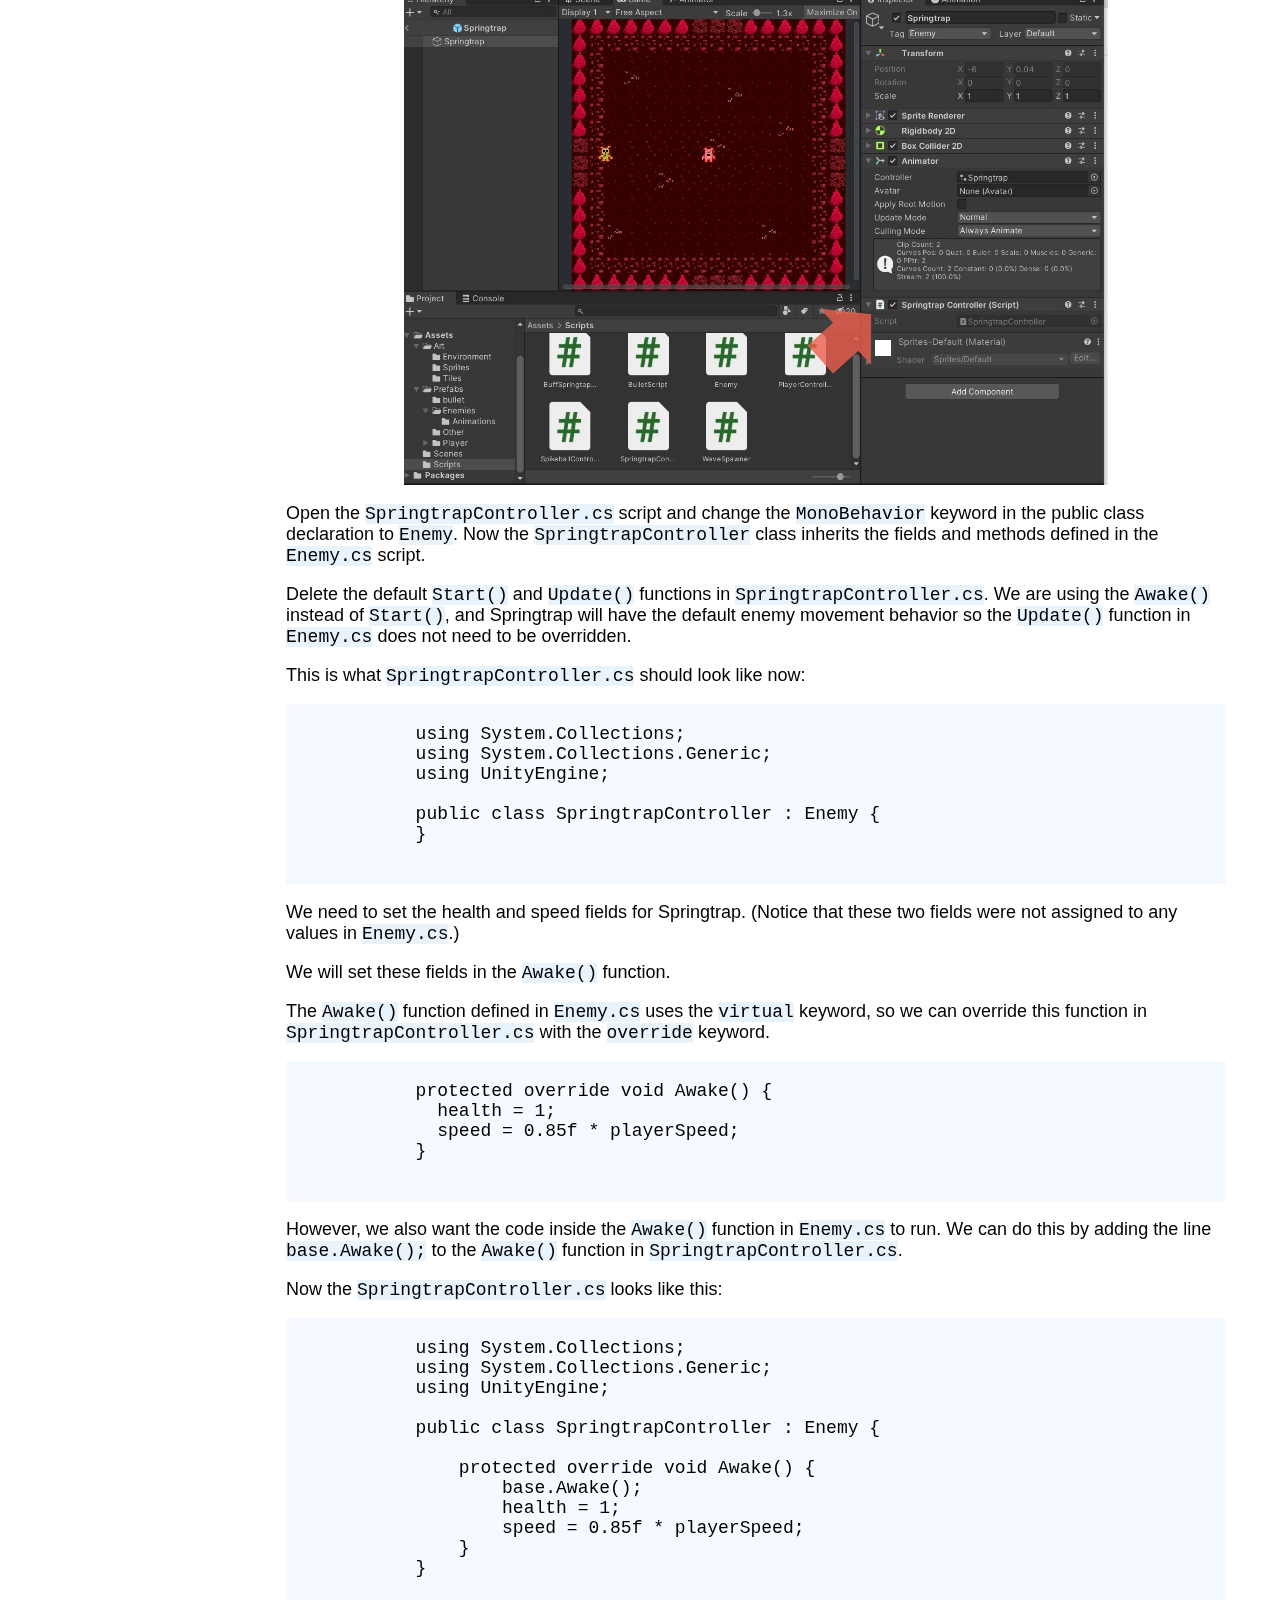
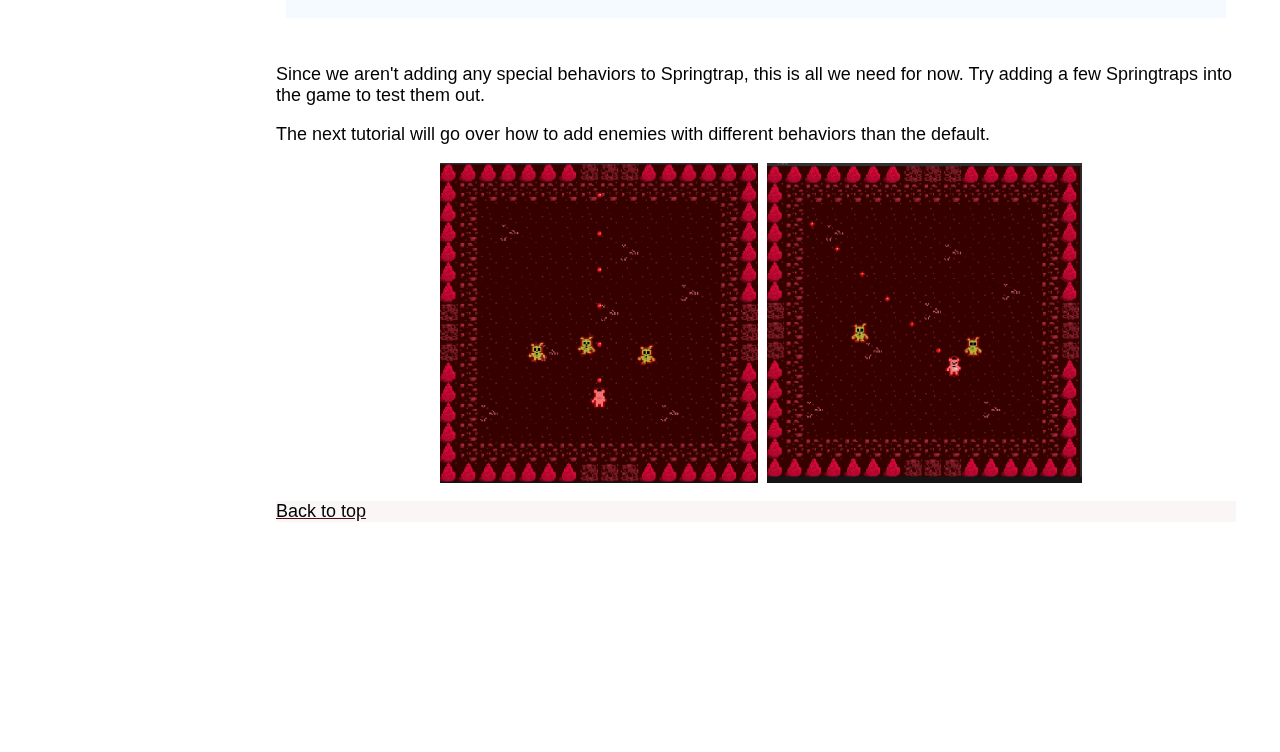
==== commit 656615ec: "Links to unity documentation now open in new tab" ====
--- a/index.html
+++ b/index.html
@@ -1,7 +1,10 @@
 <!DOCTYPE html>
 <!--
   Date: Dec. 16, 2022
-  This file contains the content for a 2D game tutorial.
+  This file contains the content for a 2D game tutorial I made for my English
+  class. It goes over the last couple of steps needed to add an enemy to a game
+  that is an imitation of the Journey of the Praire King minigame from Stardew
+  Valley.
 -->
 <html lang="en">
   <head>
@@ -67,7 +70,8 @@
         </div>
         <p>
           We have created the animations that the
-          <span class="bold"><a href="https://docs.unity3d.com/Manual/AnimatorControllers.html">
+          <span class="bold">
+          <a href="https://docs.unity3d.com/Manual/AnimatorControllers.html" target="_blank">
           Animator Controller</a></span> will use for
           Springtrap. Now we need to tell the
           <span class="bold">Animator Controller</span> when to play each animation.
@@ -88,7 +92,7 @@
         <h3 id="walking">Walking Animation</h3>
         <p>
           By default, the <span class="bold">
-          <a href="https://docs.unity3d.com/Manual/AnimationStateMachines.html">
+          <a href="https://docs.unity3d.com/Manual/AnimationStateMachines.html" target="_blank">
           Animation State Machine</a></span>
           has the walking animation linked to <span class="bold">Entry</span>.
           This means that the walking animation will play
--- a/styles.css
+++ b/styles.css
@@ -1,6 +1,9 @@
 /*
   Date: Dec. 16, 2022
-  Description
+  This file styles the game tutorial page. It makes all the text have the Arial
+  font, centers all the images, places the navigation bar on the side of the page
+  bolds/highlights certain words, makes the background of blocks of code a
+  light blue color, and more.
 */
 
 body {
@@ -51,7 +54,7 @@
 
 .code {
   background-color: rgb(232, 243, 252);
-  font-family:'Courier New', Courier, monospace;
+  font-family: monospace;
 }
 
 #navigation {
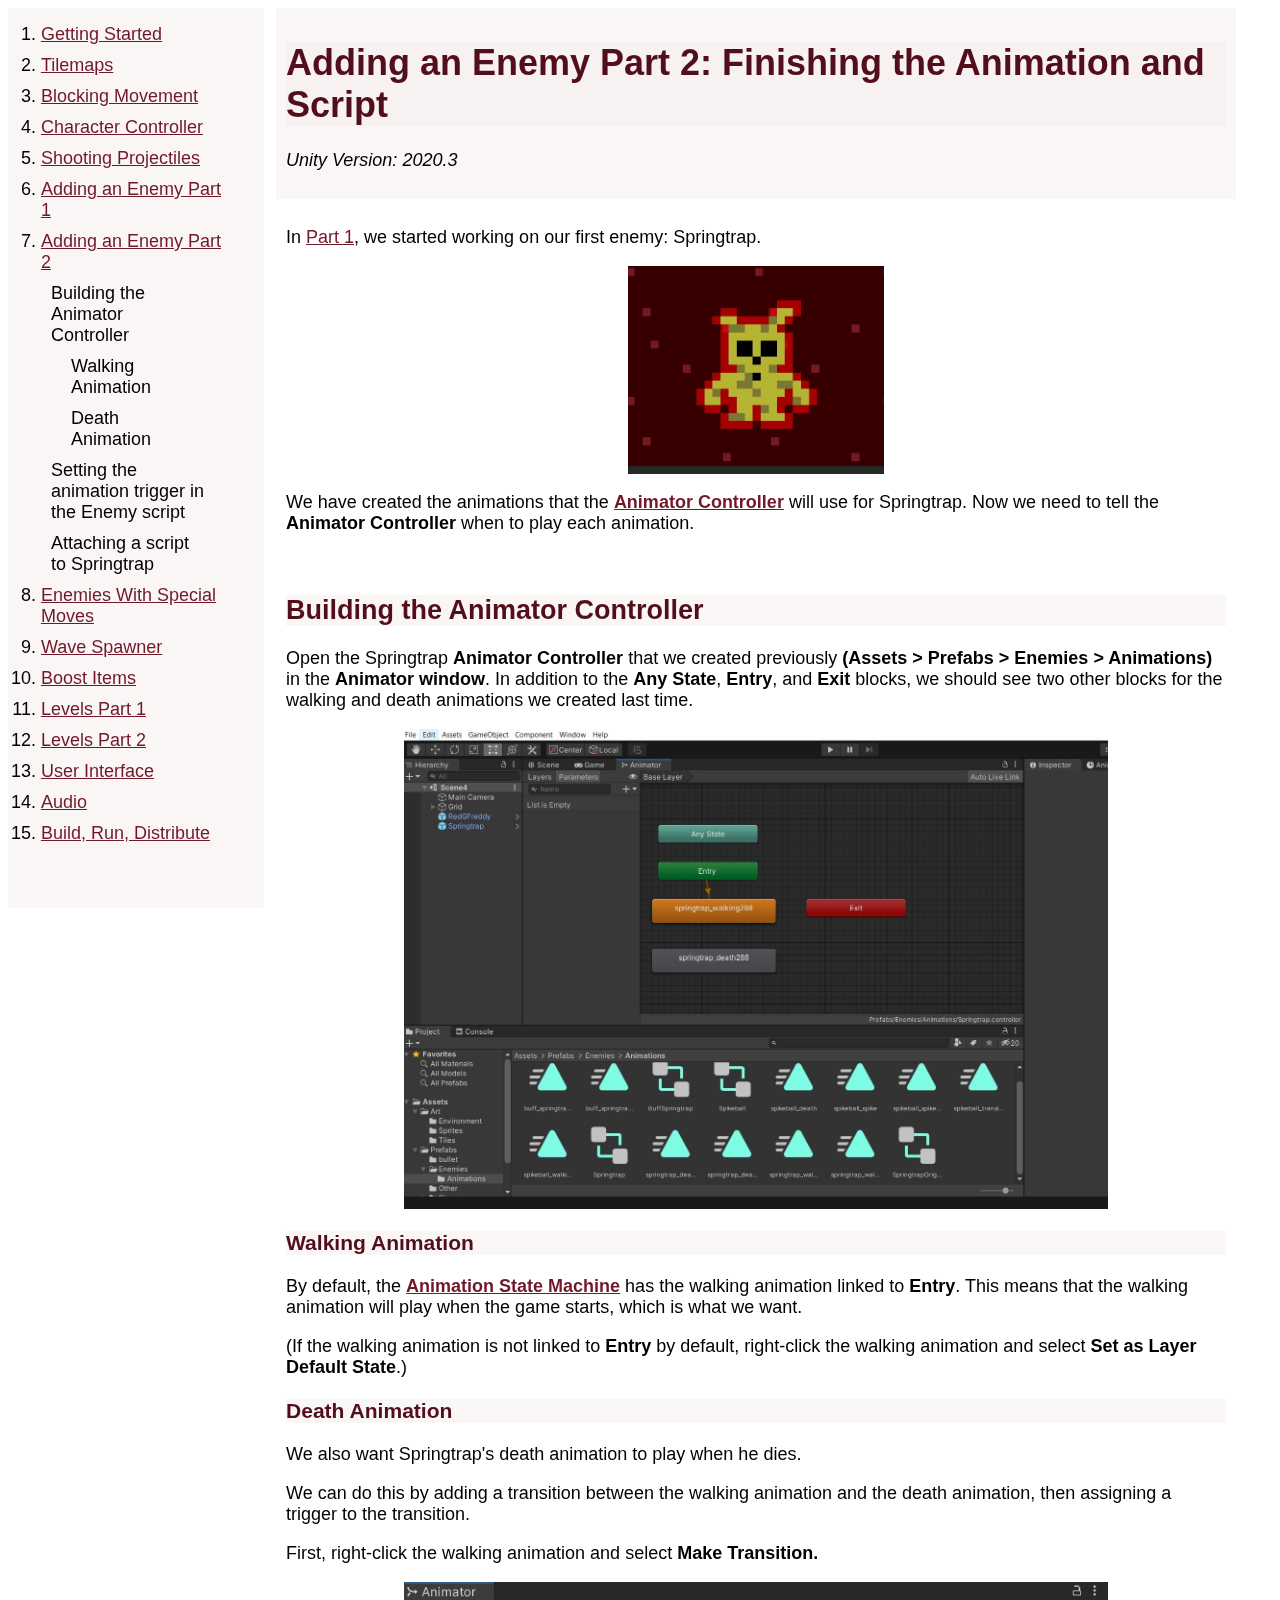
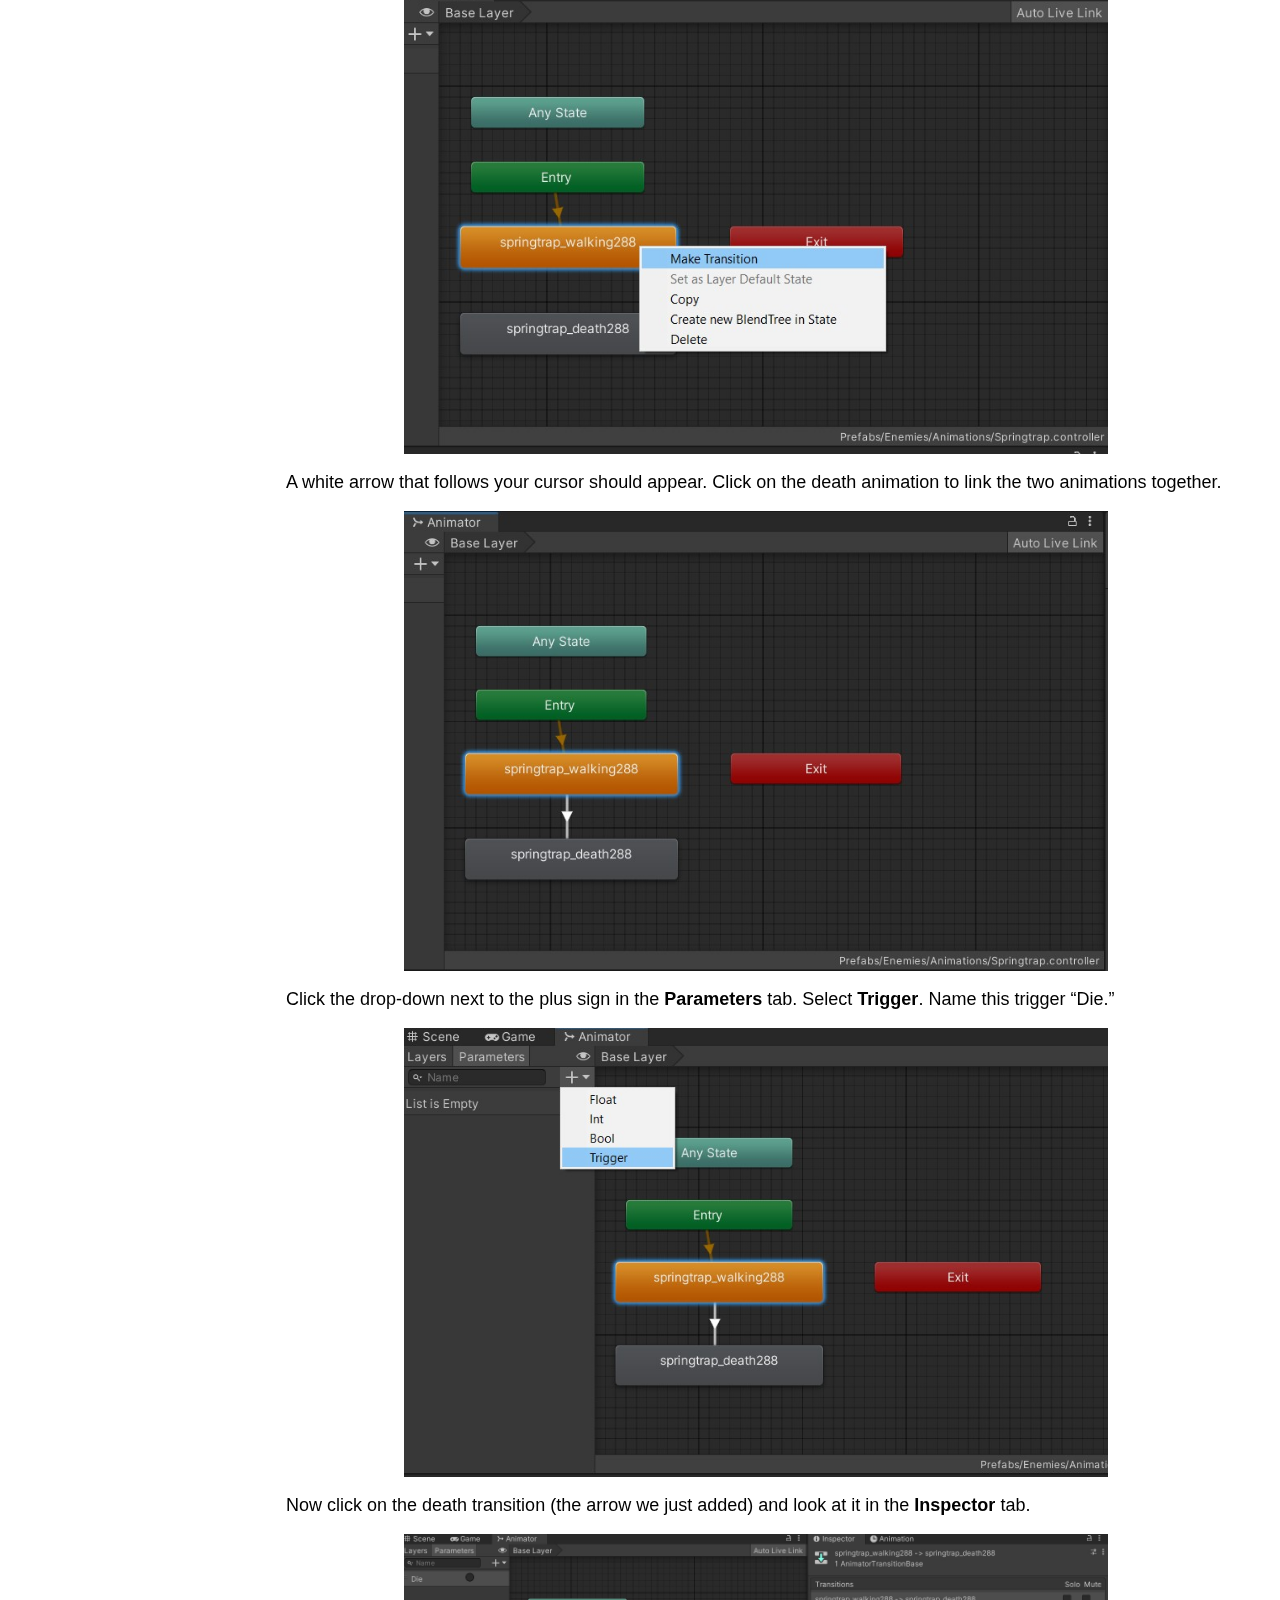
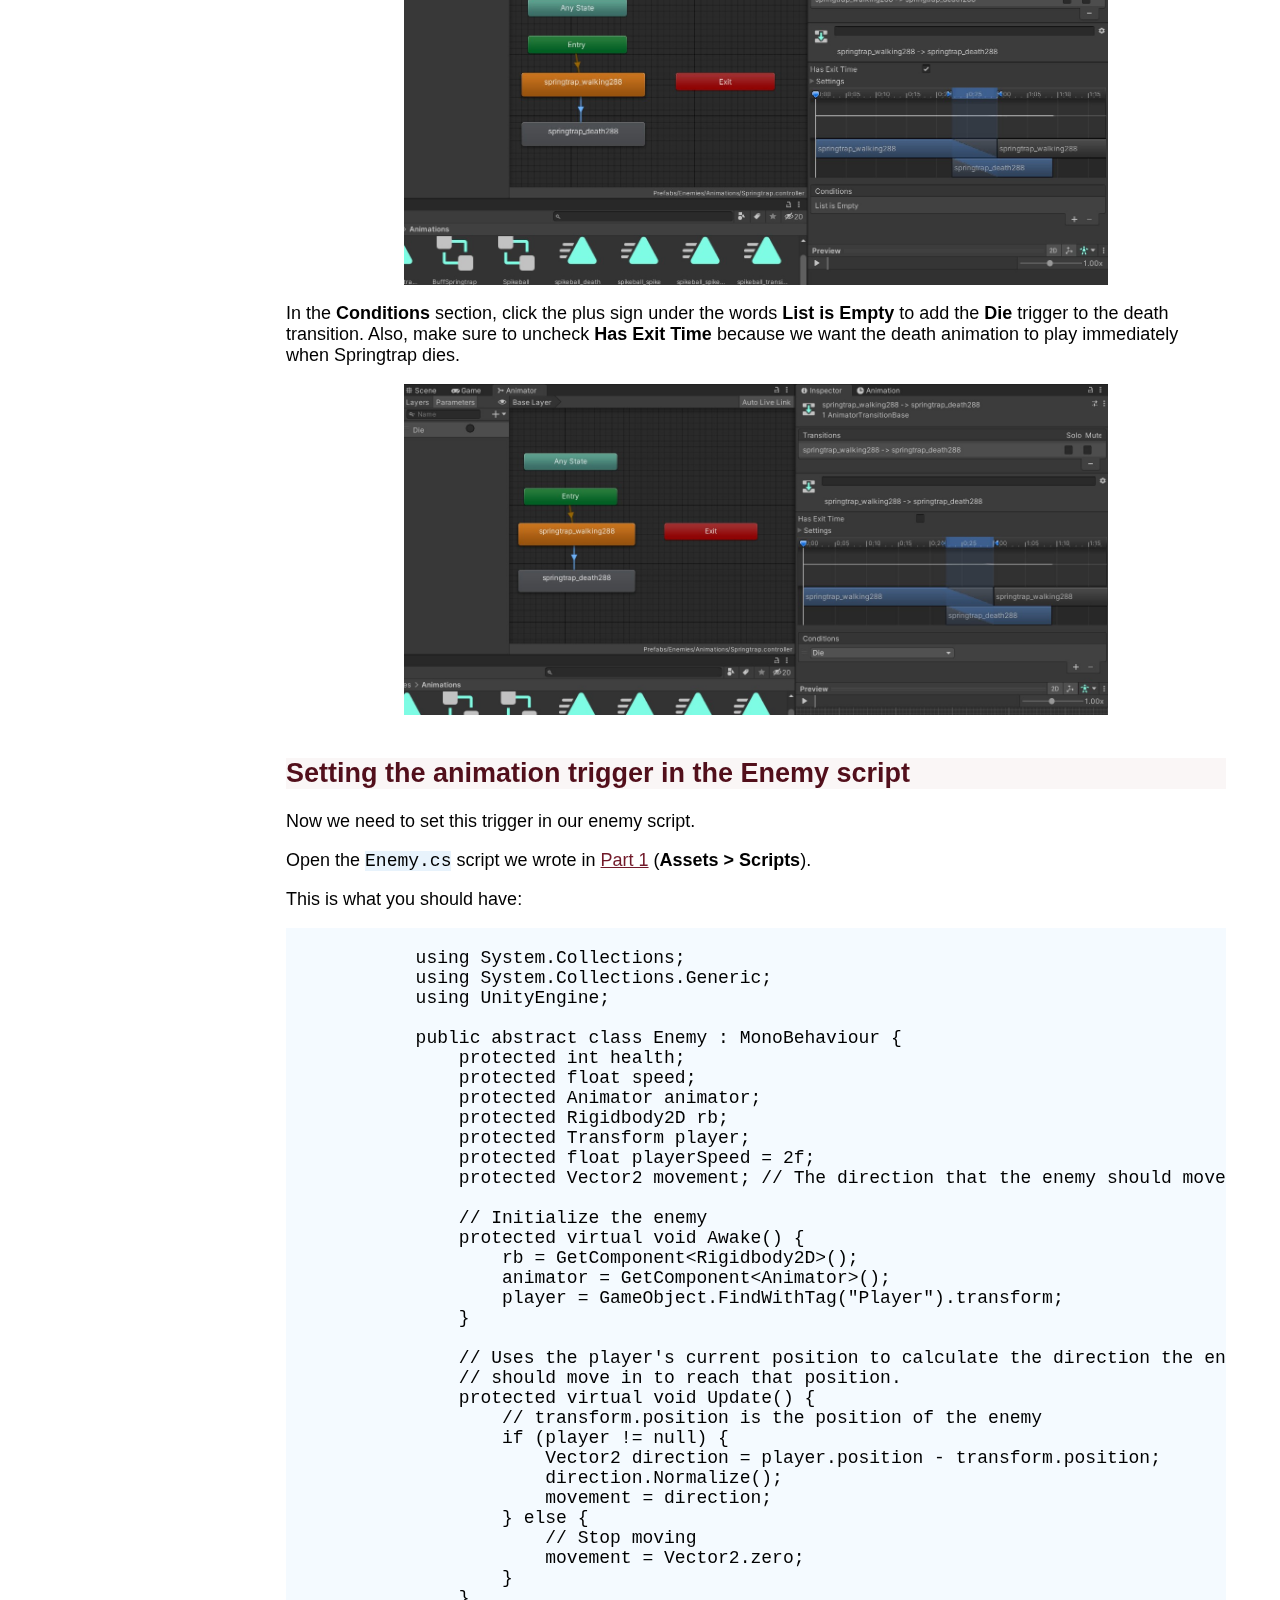
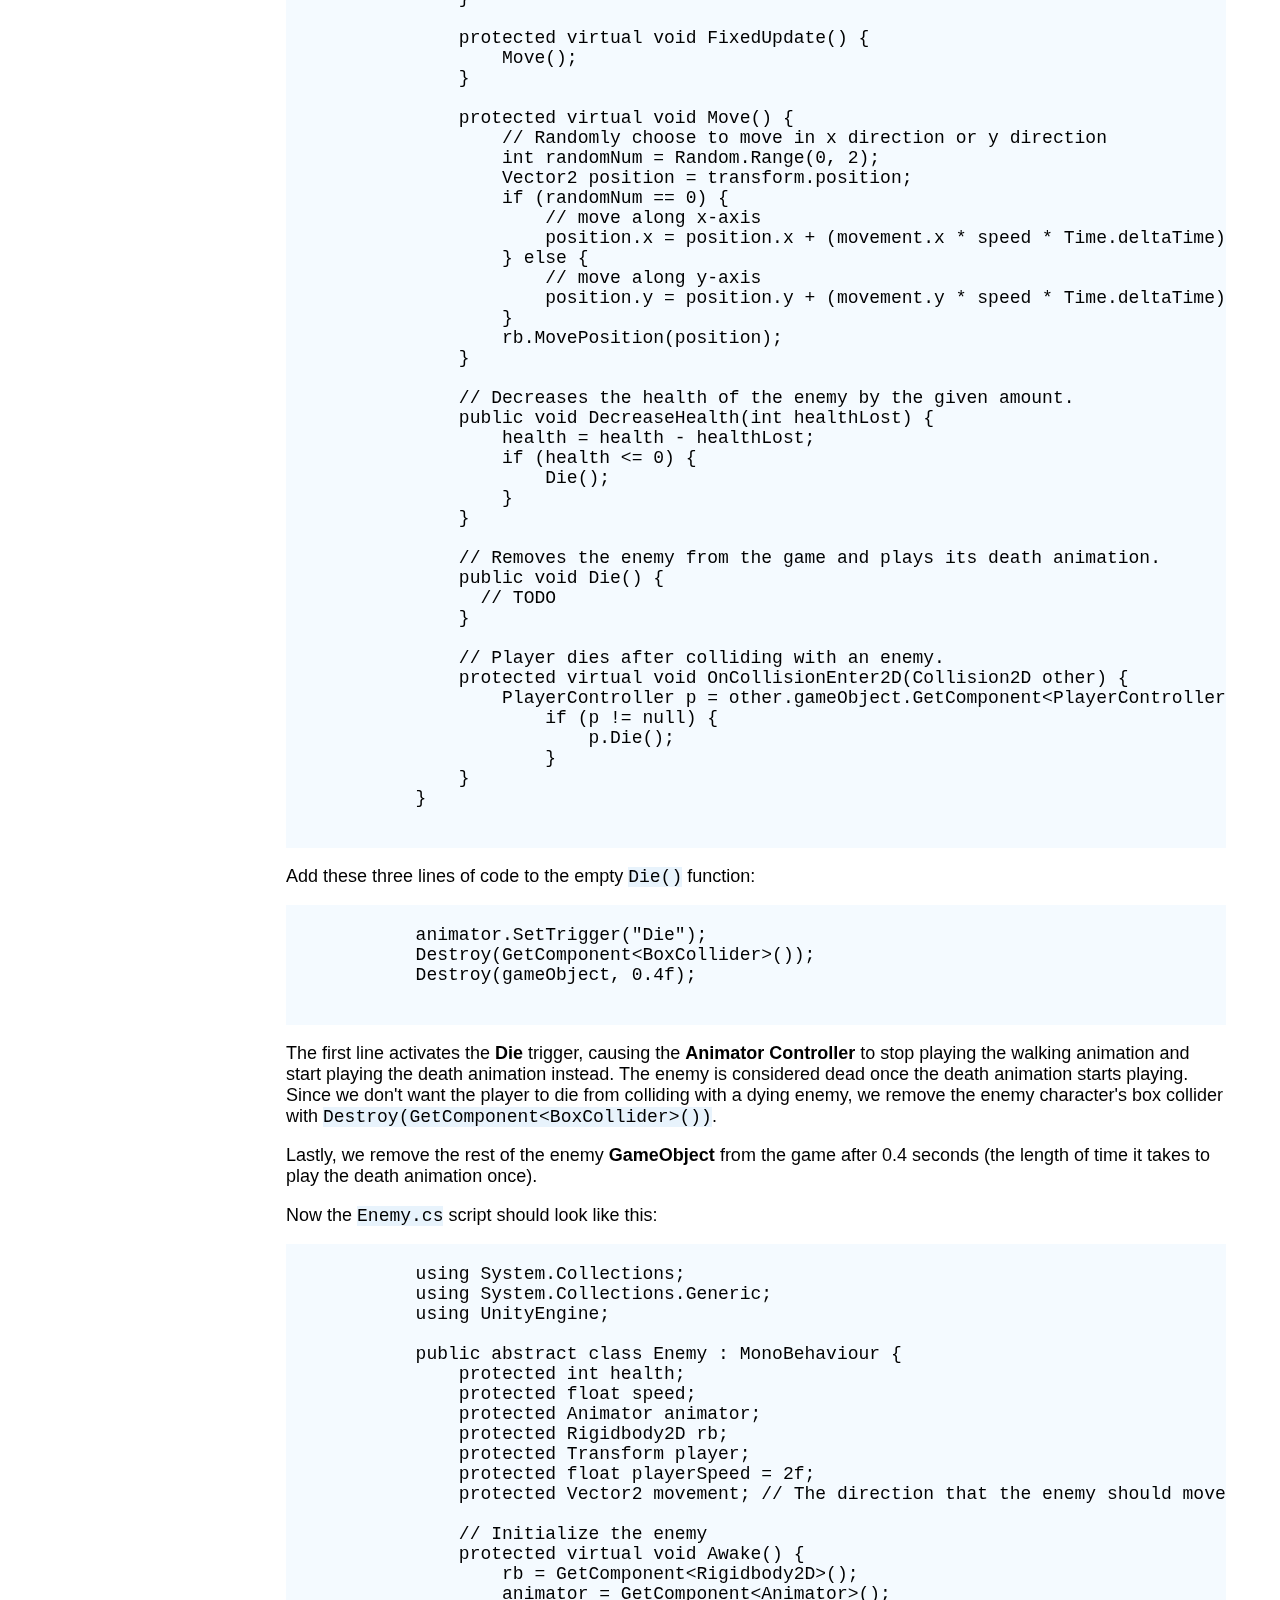
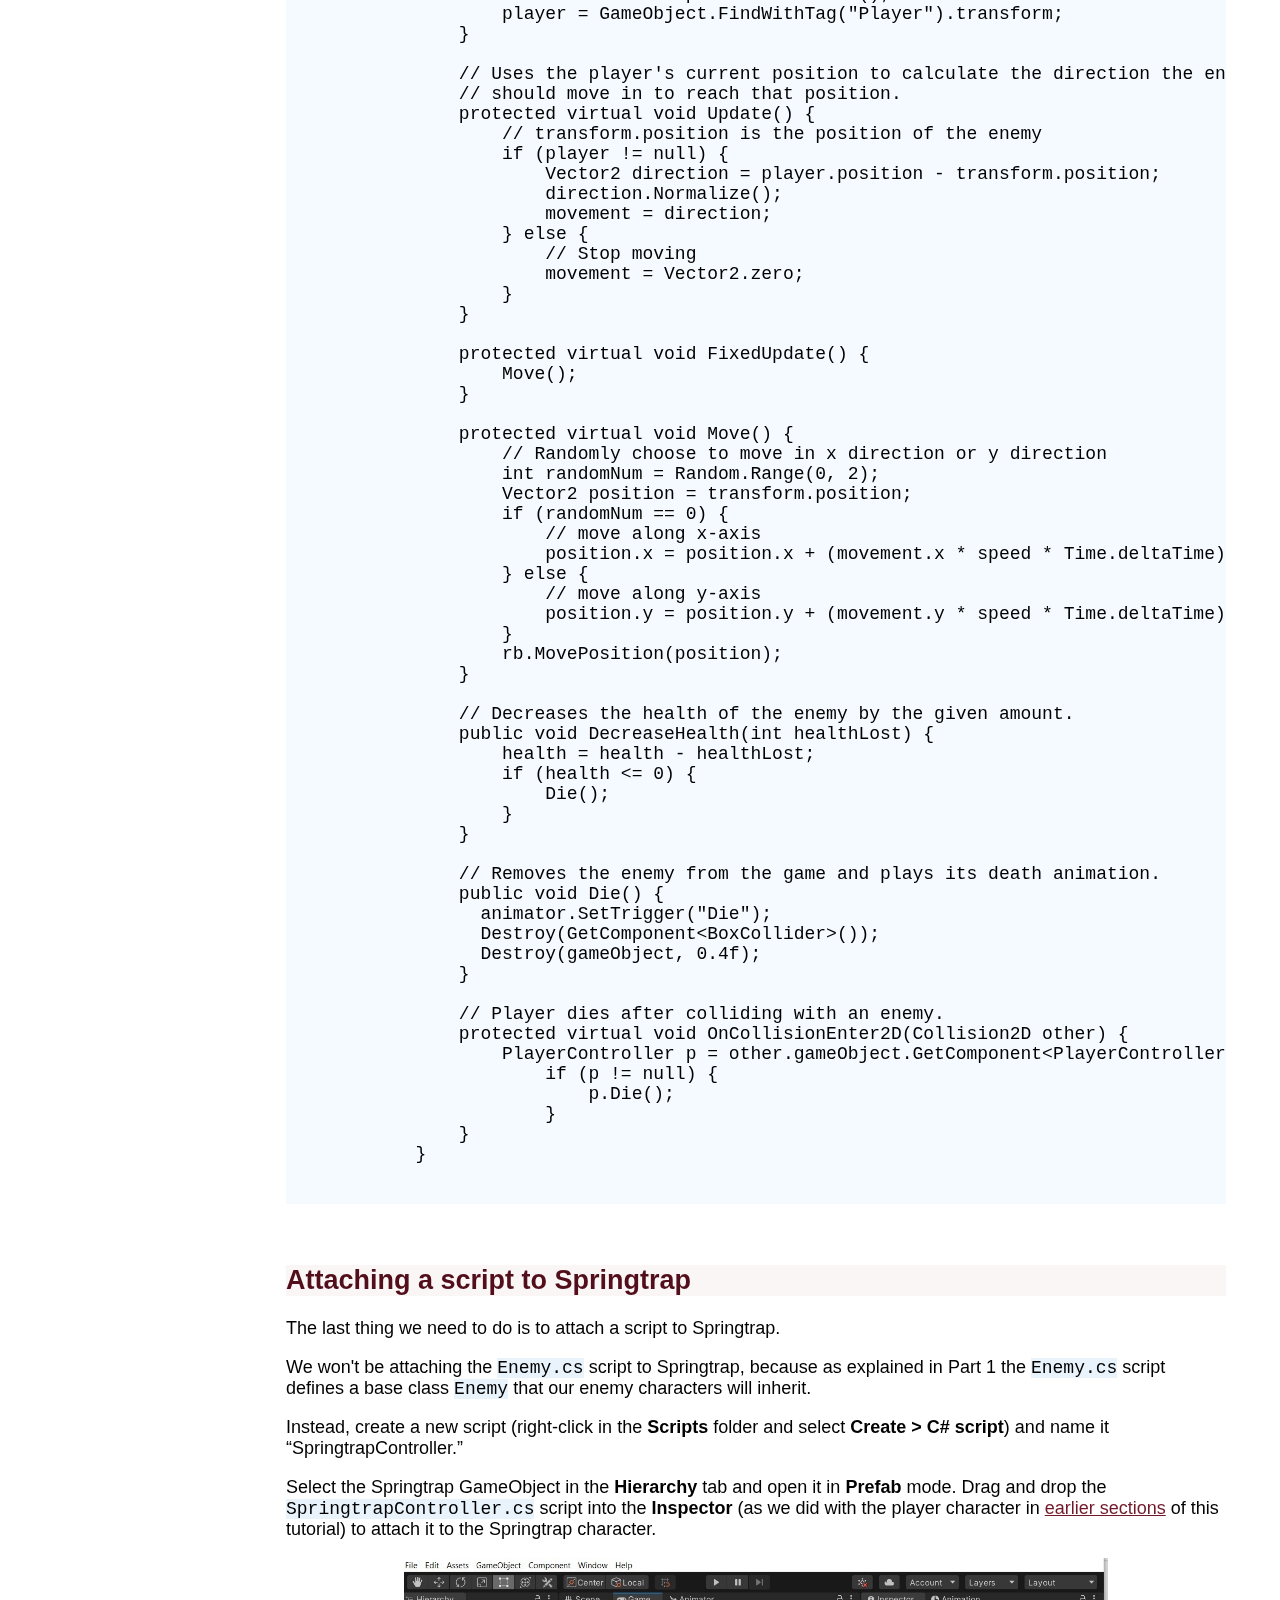
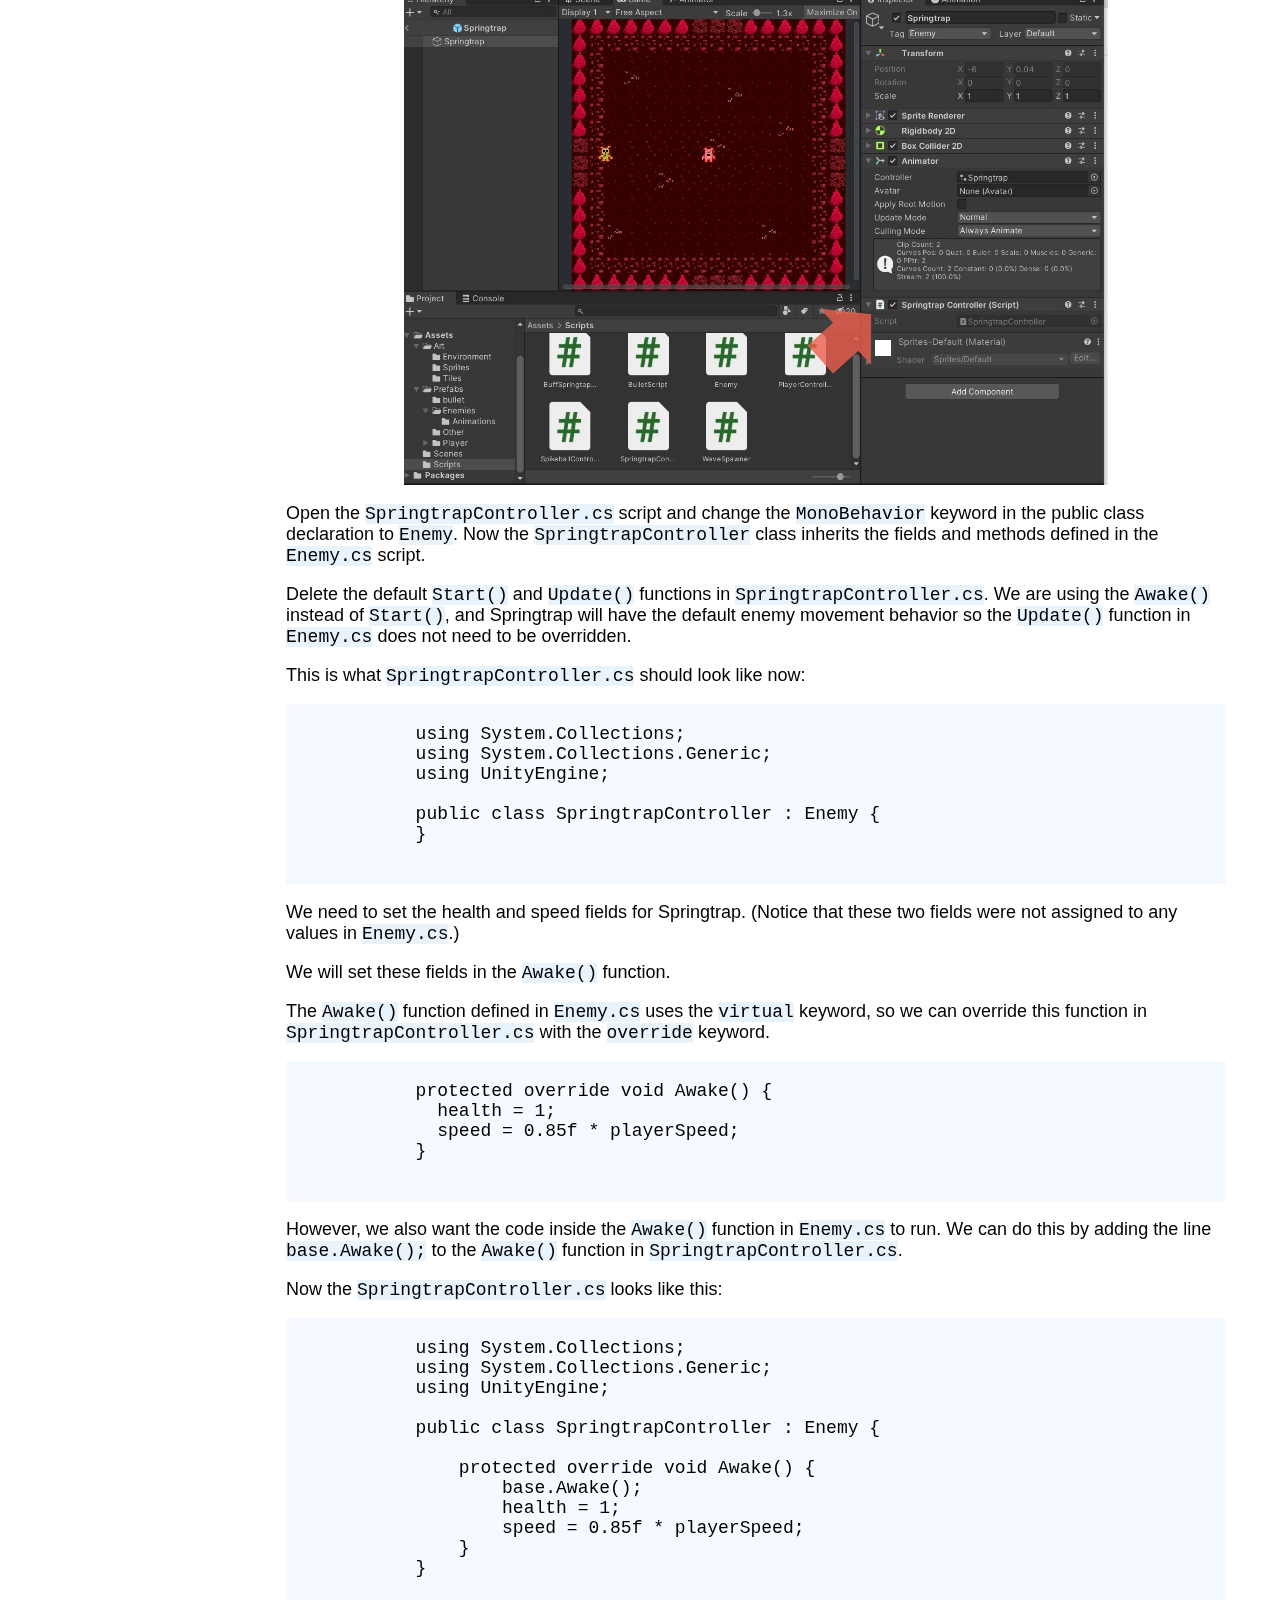
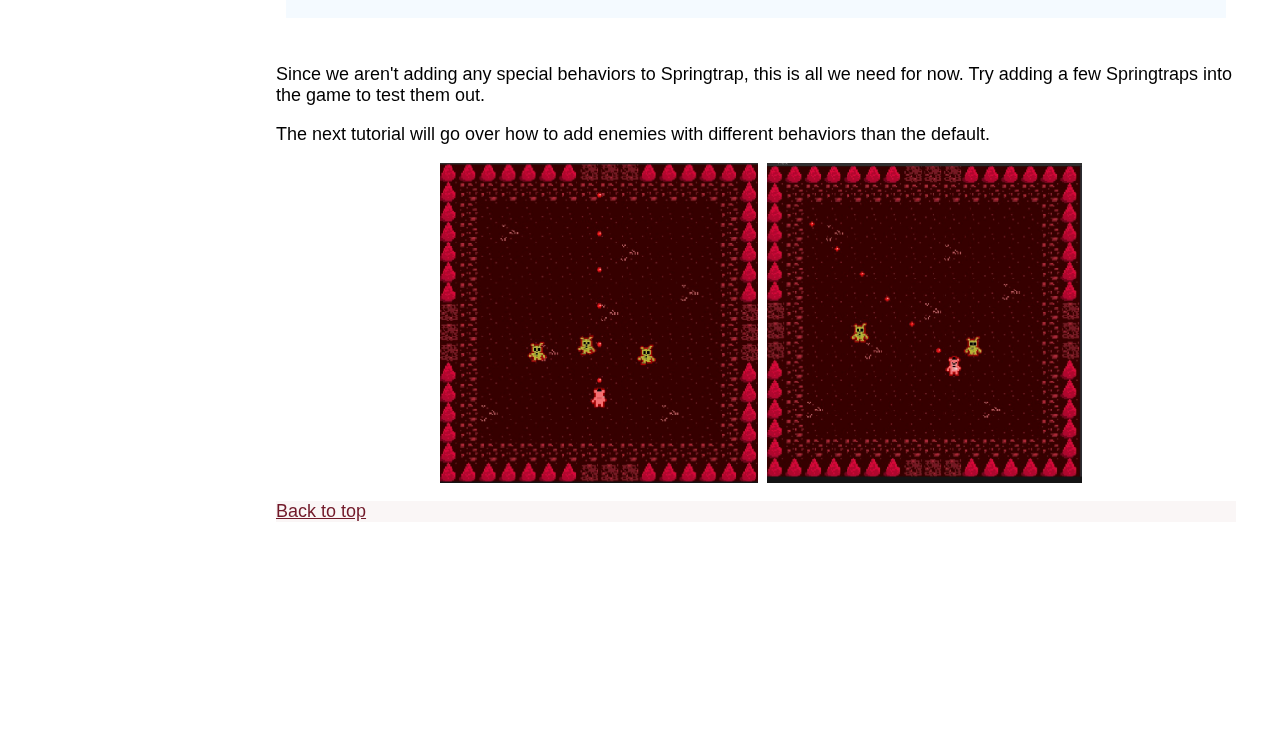
==== commit 4cf81897: "Underlined the back to top text at bottom of page" ====
--- a/index.html
+++ b/index.html
@@ -445,7 +445,7 @@
           <img src="img/game-play1.jpg" alt="Gameplay 1">
           <img src="img/game-play2.jpg" alt="Gameplay 2">
         </section>
-        <p id="back-to-top"><a href="#top" class="internal">Back to top</a></p>
+        <p id="back-to-top"><a href="#top">Back to top</a></p>
       </section>
     </main>
   </body>
--- a/styles.css
+++ b/styles.css
@@ -88,7 +88,6 @@
 }
 
 h1, h2, h3, #back-to-top {
-  text-decoration: underline;
   background-color: rgba(244, 236, 236, 0.451);
   color: rgb(82, 15, 27);
 }
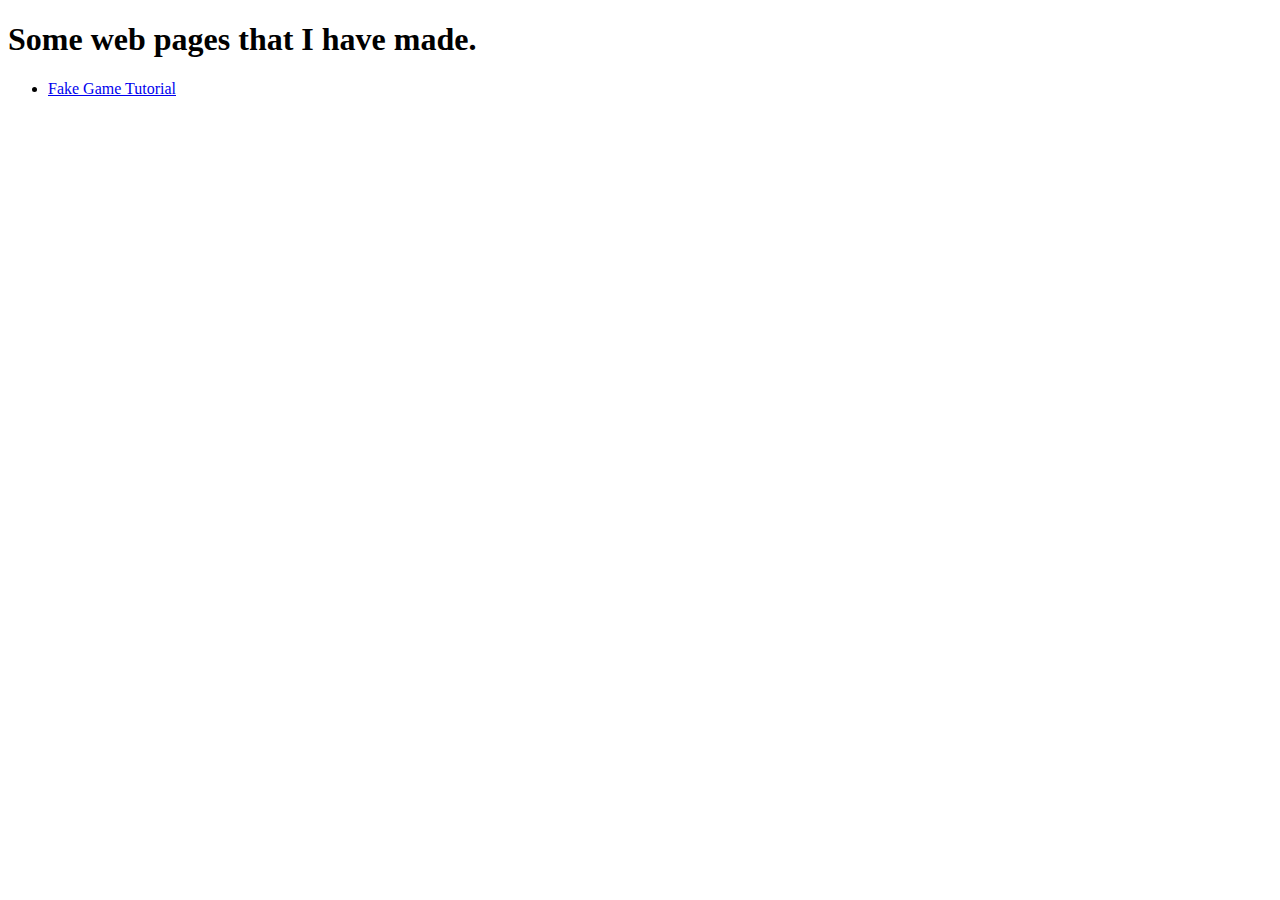
==== commit 53ee3955: "Restructuring the website" ====
--- a/index.html
+++ b/index.html
@@ -1,452 +1,16 @@
 <!DOCTYPE html>
-<!--
-  Date: Dec. 16, 2022
-  This file contains the content for a 2D game tutorial I made for my English
-  class. It goes over the last couple of steps needed to add an enemy to a game
-  that is an imitation of the Journey of the Praire King minigame from Stardew
-  Valley.
--->
+
 <html lang="en">
   <head>
     <meta charset="utf-8">
-    <title>Unity 2D Game Tutorial</title>
-    <link rel="stylesheet" href="styles.css">
+    <title>My Page</title>
+    <link rel="stylesheet" href="tutorial-styles.css">
     <script src="index.js"></script>
   </head>
   <body>
-    <section id="navigation">
-      <nav>
-        <section>
-          <ol>
-            <li><a href="second-page.html">Getting Started</a></li>
-            <li><a href="second-page.html">Tilemaps</a></li>
-            <li><a href="second-page.html">Blocking Movement</a></li>
-            <li><a href="second-page.html">Character Controller</a></li>
-            <li><a href="second-page.html">Shooting Projectiles</a></li>
-            <li><a href="second-page.html">Adding an Enemy Part 1</a></li>
-            <li>
-              <a href="#top">Adding an Enemy Part 2</a>
-              <ul>
-                <li>
-                  <a href="#section-one" class="internal">Building the Animator Controller</a>
-                  <ul id="indented-list">
-                    <li><a href="#walking" class="internal">Walking Animation</a></li>
-                    <li><a href="#death" class="internal">Death Animation</a></li>
-                  </ul>
-                </li>
-                <li>
-                  <a href="#section-two" class="internal">
-                    Setting the animation trigger in the Enemy script
-                  </a>
-                </li>
-                <li>
-                  <a href="#section-three" class="internal">Attaching a script to Springtrap</a>
-                </li>
-              </ul>
-            </li>
-            <li><a href="second-page.html">Enemies With Special Moves</a></li>
-            <li><a href="second-page.html">Wave Spawner</a></li>
-            <li><a href="second-page.html">Boost Items</a></li>
-            <li><a href="second-page.html">Levels Part 1</a></li>
-            <li><a href="second-page.html">Levels Part 2</a></li>
-            <li><a href="second-page.html">User Interface</a></li>
-            <li><a href="second-page.html">Audio</a></li>
-            <li><a href="second-page.html">Build, Run, Distribute</a></li>
-          </ol>
-        </section>
-      </nav>
-    </section>
-    <main>
-      <section id="top">
-        <h1>Adding an Enemy Part 2: Finishing the Animation and Script</h1>
-        <p id="version">Unity Version: 2020.3</p>
-      </section>
-      <section id="intro">
-        <p>
-          In <a href="second-page.html">Part 1</a>, we started working on our first enemy: Springtrap.
-        </p>
-        <div class="img-container">
-          <img src="img/springtrap.jpg" alt="Springtrap sprite">
-        </div>
-        <p>
-          We have created the animations that the
-          <span class="bold">
-          <a href="https://docs.unity3d.com/Manual/AnimatorControllers.html" target="_blank">
-          Animator Controller</a></span> will use for
-          Springtrap. Now we need to tell the
-          <span class="bold">Animator Controller</span> when to play each animation.
-        </p>
-      </section>
-      <section id="section-one" class="tutorial-section">
-        <h2>Building the Animator Controller</h2>
-        <p>
-          Open the Springtrap <span class="bold">Animator Controller</span> that we created
-          previously <span class="bold">(Assets > Prefabs > Enemies > Animations)</span> in the
-          <span class="bold">Animator window</span>. In addition to the <span class="bold">Any State</span>,
-          <span class="bold">Entry</span>, and <span class="bold">Exit</span> blocks, we
-          should see two other blocks for the walking and death animations we created last time.
-        </p>
-        <div class="img-container">
-          <img src="img/animator-view-cropped.jpg" alt="The animation state machine for Springtrap">
-        </div>
-        <h3 id="walking">Walking Animation</h3>
-        <p>
-          By default, the <span class="bold">
-          <a href="https://docs.unity3d.com/Manual/AnimationStateMachines.html" target="_blank">
-          Animation State Machine</a></span>
-          has the walking animation linked to <span class="bold">Entry</span>.
-          This means that the walking animation will play
-          when the game starts, which is what we want.
-        </p>
-        <p>
-          (If the walking animation is not linked to <span class="bold">Entry</span> by default,
-          right-click the walking animation and select <span class="bold">Set as Layer Default State</span>.)
-        </p>
-        <h3 id="death">Death Animation</h3>
-        <p>We also want Springtrap's death animation to play when he dies.</p>
-        <p>
-          We can do this by adding a transition between the walking animation and
-          the death animation, then assigning a trigger to the transition.
-        </p>
-        <p>
-          First, right-click the walking animation and select
-          <span class="bold">Make Transition.</span>
-        </p>
-        <div class="img-container">
-          <img src="img/make-transition.jpg" alt="Selecting the Make Transition option">
-        </div>
-        <p>
-          A white arrow that follows your cursor should appear. Click on
-          the death animation to link the two animations together.
-        </p>
-        <div class="img-container">
-          <img src="img/make-transition2.jpg" alt="Transition between the death and walking animations">
-        </div>
-        <p>
-          Click the drop-down next to the plus sign in the <span class="bold">Parameters</span> tab.
-          Select <span class="bold">Trigger</span>. Name this trigger “Die.”
-        </p>
-        <div class="img-container">
-          <img src="img/select-trigger.jpg" alt="Selecting the trigger option">
-        </div>
-        <p>
-          Now click on the death transition (the arrow we just added) and look at it
-          in the <span class="bold">Inspector</span> tab.
-        </p>
-        <div class="img-container">
-          <img src="img/die-trigger2.jpg" alt="Viewing death transition in Inspector tab">
-        </div>
-        <p>
-          In the <span class="bold">Conditions</span> section, click the plus sign under the words
-          <span class="bold">List is Empty</span> to add the <span class="bold">Die</span>
-          trigger to the death transition. Also, make sure to uncheck
-          <span class="bold">Has Exit Time</span>
-          because we want the death animation to play immediately when Springtrap dies.
-        </p>
-        <div class="img-container">
-          <img src="img/die-trigger3.jpg" alt="Death transition with Die trigger added">
-        </div>
-      </section>
-      <section id="section-two" class="tutorial-section">
-        <h2>Setting the animation trigger in the Enemy script</h2>
-        <p>Now we need to set this trigger in our enemy script.</p>
-        <p>
-          Open the <span class="code">Enemy.cs</span> script we wrote in
-          <a href="second-page.html">Part 1</a>
-          (<span class="bold">Assets > Scripts</span>).
-        </p>
-        <p>This is what you should have:</p>
-        <pre>
-          <code>
-            using System.Collections;
-            using System.Collections.Generic;
-            using UnityEngine;
-
-            public abstract class Enemy : MonoBehaviour {
-                protected int health;
-                protected float speed;
-                protected Animator animator;
-                protected Rigidbody2D rb;
-                protected Transform player;
-                protected float playerSpeed = 2f;
-                protected Vector2 movement; // The direction that the enemy should move in
-
-                // Initialize the enemy
-                protected virtual void Awake() {
-                    rb = GetComponent&ltRigidbody2D&gt();
-                    animator = GetComponent&ltAnimator&gt();
-                    player = GameObject.FindWithTag("Player").transform;
-                }
-
-                // Uses the player's current position to calculate the direction the enemy
-                // should move in to reach that position.
-                protected virtual void Update() {
-                    // transform.position is the position of the enemy
-                    if (player != null) {
-                        Vector2 direction = player.position - transform.position;
-                        direction.Normalize();
-                        movement = direction;
-                    } else {
-                        // Stop moving
-                        movement = Vector2.zero;
-                    }
-                }
-
-                protected virtual void FixedUpdate() {
-                    Move();
-                }
-
-                protected virtual void Move() {
-                    // Randomly choose to move in x direction or y direction
-                    int randomNum = Random.Range(0, 2);
-                    Vector2 position = transform.position;
-                    if (randomNum == 0) {
-                        // move along x-axis
-                        position.x = position.x + (movement.x * speed * Time.deltaTime);
-                    } else {
-                        // move along y-axis
-                        position.y = position.y + (movement.y * speed * Time.deltaTime);
-                    }
-                    rb.MovePosition(position);
-                }
-
-                // Decreases the health of the enemy by the given amount.
-                public void DecreaseHealth(int healthLost) {
-                    health = health - healthLost;
-                    if (health &lt= 0) {
-                        Die();
-                    }
-                }
-
-                // Removes the enemy from the game and plays its death animation.
-                public void Die() {
-                  // TODO
-                }
-
-                // Player dies after colliding with an enemy.
-                protected virtual void OnCollisionEnter2D(Collision2D other) {
-                    PlayerController p = other.gameObject.GetComponent&ltPlayerController&gt();
-                        if (p != null) {
-                            p.Die();
-                        }
-                }
-            }
-          </code>
-        </pre>
-        <p>Add these three lines of code to the empty <span class="code">Die()</span> function:</p>
-        <pre>
-          <code>
-            animator.SetTrigger("Die");
-            Destroy(GetComponent&ltBoxCollider&gt());
-            Destroy(gameObject, 0.4f);
-          </code>
-        </pre>
-        <p>The first line activates the <span class="bold">Die</span> trigger, causing the
-          <span class="bold">Animator Controller</span> to stop playing the walking
-          animation and start playing the death animation instead. The enemy is
-          considered dead once the death animation starts playing. Since we don't
-          want the player to die from colliding with a dying enemy, we remove the enemy
-          character's box collider with
-          <span class="code">Destroy(GetComponent&ltBoxCollider&gt())</span>.
-        </p>
-        <p>
-          Lastly, we remove the rest of the enemy <span class="bold">GameObject</span> from the
-          game after 0.4 seconds (the length of time it takes to play the death
-          animation once).
-        </p>
-        <p>Now the <span class="code">Enemy.cs</span> script should look like this:</p>
-        <pre>
-          <code>
-            using System.Collections;
-            using System.Collections.Generic;
-            using UnityEngine;
-
-            public abstract class Enemy : MonoBehaviour {
-                protected int health;
-                protected float speed;
-                protected Animator animator;
-                protected Rigidbody2D rb;
-                protected Transform player;
-                protected float playerSpeed = 2f;
-                protected Vector2 movement; // The direction that the enemy should move in
-
-                // Initialize the enemy
-                protected virtual void Awake() {
-                    rb = GetComponent&ltRigidbody2D&gt();
-                    animator = GetComponent&ltAnimator&gt();
-                    player = GameObject.FindWithTag("Player").transform;
-                }
-
-                // Uses the player's current position to calculate the direction the enemy
-                // should move in to reach that position.
-                protected virtual void Update() {
-                    // transform.position is the position of the enemy
-                    if (player != null) {
-                        Vector2 direction = player.position - transform.position;
-                        direction.Normalize();
-                        movement = direction;
-                    } else {
-                        // Stop moving
-                        movement = Vector2.zero;
-                    }
-                }
-
-                protected virtual void FixedUpdate() {
-                    Move();
-                }
-
-                protected virtual void Move() {
-                    // Randomly choose to move in x direction or y direction
-                    int randomNum = Random.Range(0, 2);
-                    Vector2 position = transform.position;
-                    if (randomNum == 0) {
-                        // move along x-axis
-                        position.x = position.x + (movement.x * speed * Time.deltaTime);
-                    } else {
-                        // move along y-axis
-                        position.y = position.y + (movement.y * speed * Time.deltaTime);
-                    }
-                    rb.MovePosition(position);
-                }
-
-                // Decreases the health of the enemy by the given amount.
-                public void DecreaseHealth(int healthLost) {
-                    health = health - healthLost;
-                    if (health &lt= 0) {
-                        Die();
-                    }
-                }
-
-                // Removes the enemy from the game and plays its death animation.
-                public void Die() {
-                  animator.SetTrigger("Die");
-                  Destroy(GetComponent&ltBoxCollider&gt());
-                  Destroy(gameObject, 0.4f);
-                }
-
-                // Player dies after colliding with an enemy.
-                protected virtual void OnCollisionEnter2D(Collision2D other) {
-                    PlayerController p = other.gameObject.GetComponent&ltPlayerController&gt();
-                        if (p != null) {
-                            p.Die();
-                        }
-                }
-            }
-          </code>
-        </pre>
-      </section>
-      <section id="section-three" class="tutorial-section">
-        <h2>Attaching a script to Springtrap</h2>
-        <p>The last thing we need to do is to attach a script to Springtrap.</p>
-        <p>
-          We won't be attaching the <span class="code">Enemy.cs</span> script to
-          Springtrap, because as explained in Part 1 the
-          <span class="code">Enemy.cs</span> script defines a base class
-          <span class="code">Enemy</span> that our enemy characters will inherit.
-        </p>
-        <p>
-          Instead, create a new script (right-click in the <span class="bold">Scripts</span>
-          folder and select <span class="bold">Create > C# script</span>) and name it
-          “SpringtrapController.”
-        </p>
-        <p>
-          Select the Springtrap <span>GameObject</span> in the
-          <span class="bold">Hierarchy</span> tab and open it in <span class="bold">Prefab</span>
-          mode. Drag and drop the <span class="code">SpringtrapController.cs</span> script into
-          the <span class="bold">Inspector</span> (as we did with the player character in
-          <a href="second-page.html">earlier sections</a> of this tutorial) to attach it
-          to the Springtrap character.
-        </p>
-        <div class="img-container">
-          <img src="img/drag-and-drop-script-arrow.jpg" alt="Attaching script to Springtrap">
-        </div>
-        <p>
-          Open the <span class="code">SpringtrapController.cs</span> script and change
-          the <span class="code">MonoBehavior</span> keyword in the public class declaration
-          to <span class="code">Enemy</span>. Now the <span class="code">SpringtrapController</span>
-          class inherits the fields and methods defined in the
-          <span class="code">Enemy.cs</span> script.
-        </p>
-        <p>
-          Delete the default <span class="code">Start()</span> and
-          <span class="code">Update()</span>
-          functions in <span class="code">SpringtrapController.cs</span>. We are using the
-          <span class="code">Awake()</span> instead of <span class="code">Start()</span>, and
-          Springtrap will have the default enemy movement behavior so the
-          <span class="code">Update()</span> function in <span class="code">Enemy.cs</span>
-          does not need to be overridden.
-        </p>
-        <p>This is what <span class="code">SpringtrapController.cs</span> should look like now:</p>
-        <pre>
-          <code>
-            using System.Collections;
-            using System.Collections.Generic;
-            using UnityEngine;
-
-            public class SpringtrapController : Enemy {
-            }
-          </code>
-        </pre>
-        <p>
-          We need to set the health and speed fields for Springtrap. (Notice that
-          these two fields were not assigned to any values in <span class="code">Enemy.cs</span>.)
-        </p>
-        <p>We will set these fields in the <span class="code">Awake()</span> function.</p>
-        <p>
-          The <span class="code">Awake()</span> function defined in
-          <span class="code">Enemy.cs</span>
-          uses the <span class="code">virtual</span> keyword, so we can override this function
-          in <span class="code">SpringtrapController.cs</span> with
-          the <span class="code">override</span> keyword.
-        </p>
-        <pre>
-          <code>
-            protected override void Awake() {
-              health = 1;
-              speed = 0.85f * playerSpeed;
-            }
-          </code>
-        </pre>
-        <p>
-          However, we also want the code inside the <span  class="code">Awake()</span>
-          function in <span class="code">Enemy.cs</span> to run. We can do this by adding
-          the line <span class="code">base.Awake();</span> to the <span class="code">Awake()</span>
-          function in <span class="code">SpringtrapController.cs</span>.
-        </p>
-        <p>Now the <span class="code">SpringtrapController.cs</span> looks like this:</p>
-        <pre>
-          <code>
-            using System.Collections;
-            using System.Collections.Generic;
-            using UnityEngine;
-
-            public class SpringtrapController : Enemy {
-
-                protected override void Awake() {
-                    base.Awake();
-                    health = 1;
-                    speed = 0.85f * playerSpeed;
-                }
-            }
-          </code>
-        </pre>
-      </section>
-      <section>
-        <p>
-          Since we aren't adding any special behaviors to Springtrap,
-          this is all we need for now. Try adding a few Springtraps into the
-          game to test them out.
-        </p>
-        <p>
-          The next tutorial will go over how to add enemies with different
-          behaviors than the default.
-        </p>
-        <section id="game-images">
-          <img src="img/game-play1.jpg" alt="Gameplay 1">
-          <img src="img/game-play2.jpg" alt="Gameplay 2">
-        </section>
-        <p id="back-to-top"><a href="#top">Back to top</a></p>
-      </section>
-    </main>
+    <h1>Some web pages that I have made.</h1>
+    <ul>
+      <li><a href="unity-tutorial/unity-tutorial.html">Fake Game Tutorial</a></li>
+    </ul>
   </body>
-</html>+</html>
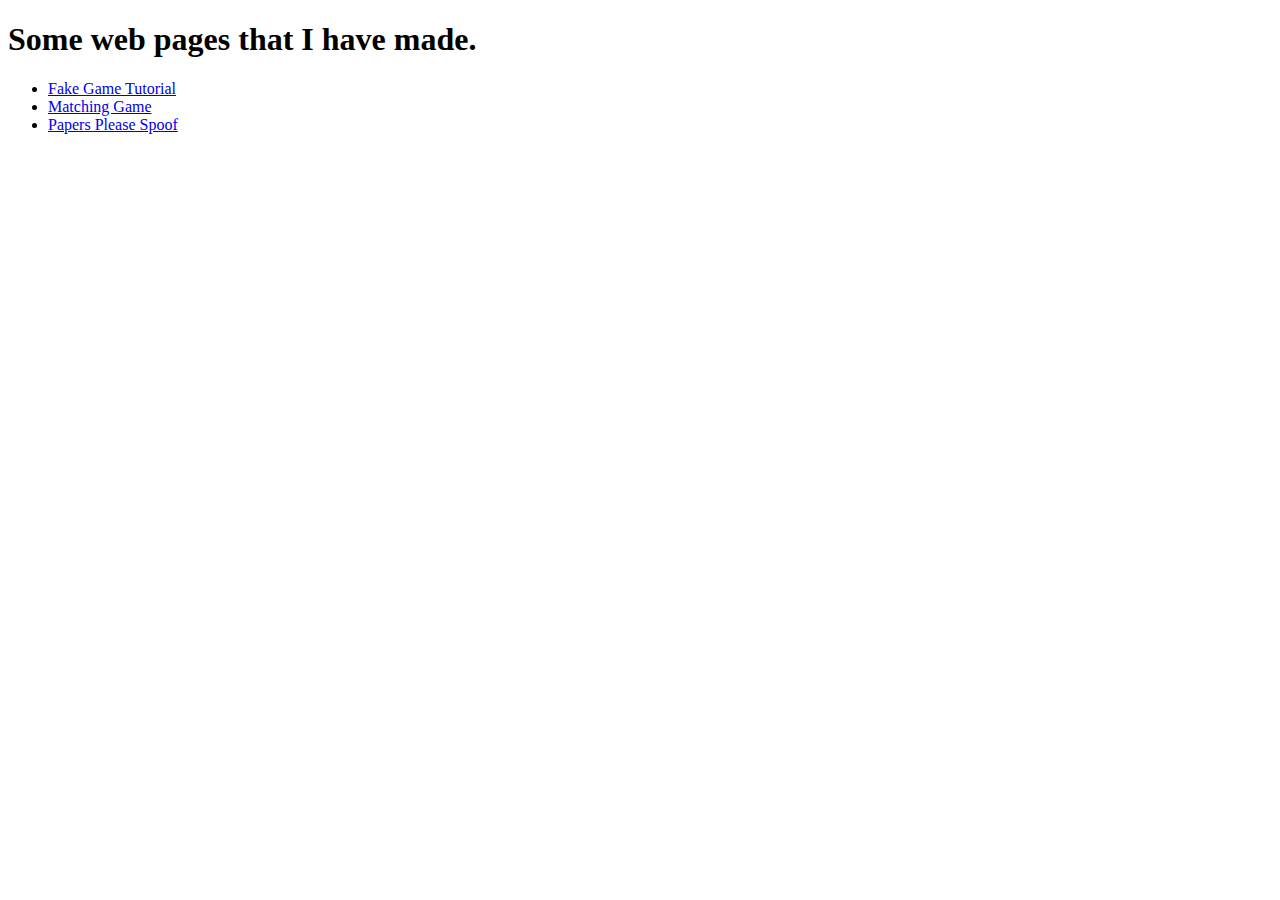
==== commit 8104fedd: "Added stuff I made previously" ====
--- a/index.html
+++ b/index.html
@@ -11,6 +11,8 @@
     <h1>Some web pages that I have made.</h1>
     <ul>
       <li><a href="unity-tutorial/unity-tutorial.html">Fake Game Tutorial</a></li>
+      <li><a href="nct-game/index.html">Matching Game</a></li>
+      <li><a href="papers/index.html">Papers Please Spoof</a></li>
     </ul>
   </body>
 </html>
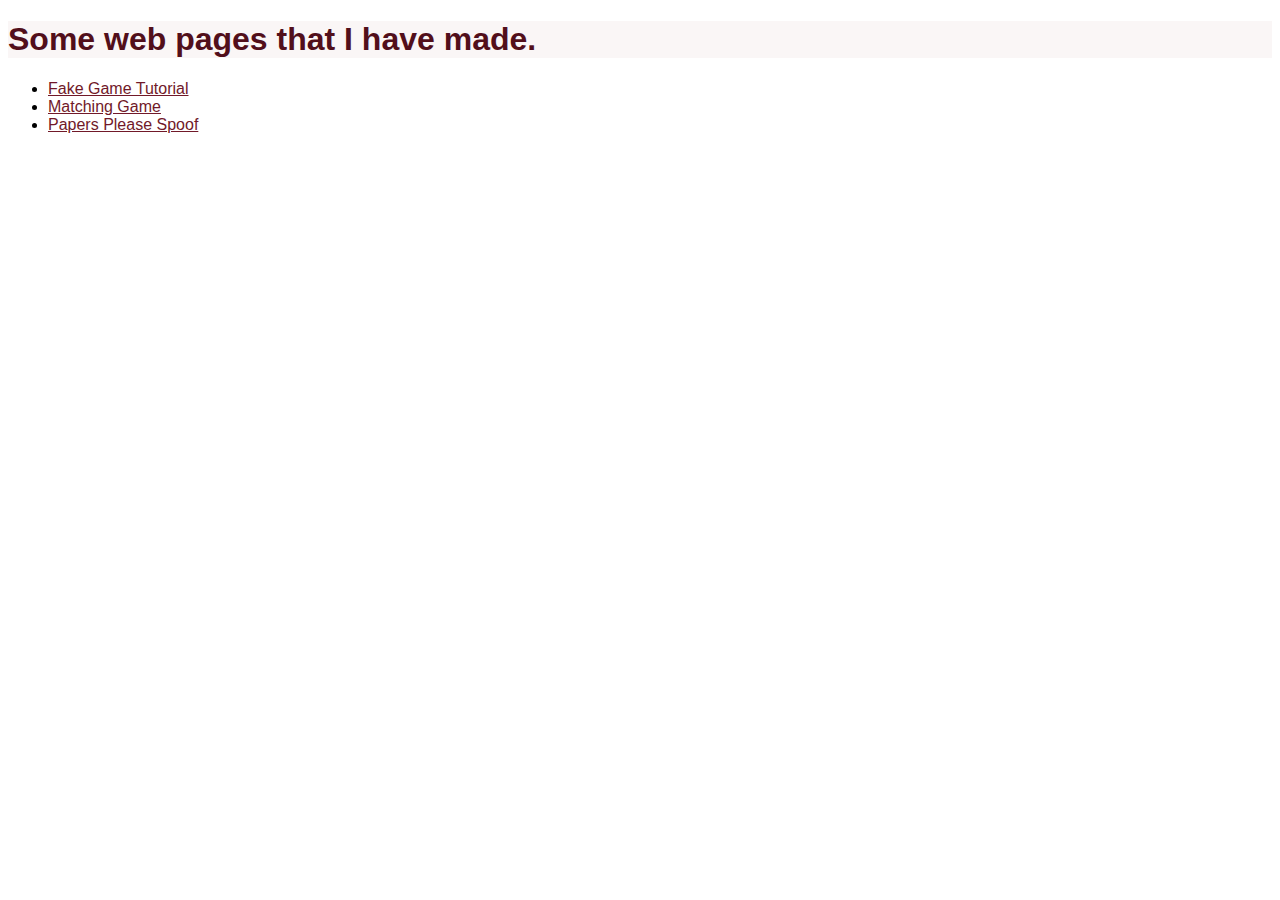
==== commit 75eadc1d: "small changes" ====
--- a/index.html
+++ b/index.html
@@ -4,7 +4,7 @@
   <head>
     <meta charset="utf-8">
     <title>My Page</title>
-    <link rel="stylesheet" href="tutorial-styles.css">
+    <link rel="stylesheet" href="unity-tutorial/tutorial-styles.css">
     <script src="index.js"></script>
   </head>
   <body>
--- a/unity-tutorial/tutorial-styles.css
+++ b/unity-tutorial/tutorial-styles.css
@@ -0,0 +1,117 @@
+/*
+  Date: Dec. 16, 2022
+  This file styles the game tutorial page. It makes all the text have the Arial
+  font, centers all the images, places the navigation bar on the side of the page
+  bolds/highlights certain words, makes the background of blocks of code a
+  light blue color, and more.
+*/
+
+body {
+  font-family: Arial, Helvetica, sans-serif;
+  height: 100%;
+}
+
+main {
+  position: absolute;
+  width: 75%;
+  left: 20%;
+  font-size: 18px;
+  padding-left: 20px;
+}
+
+nav {
+  padding-left: 7%;
+}
+
+pre {
+  background-color:rgba(240, 248, 255, 0.742);
+  overflow-x: scroll;
+}
+
+a {
+  color: rgb(113, 25, 41);
+}
+
+ol {
+  padding-left: 5px;
+}
+
+nav ul {
+  list-style-type: none;
+  padding-left: 0px;
+  font-size: 15px;
+}
+
+nav li {
+  margin: 10px;
+  padding-right: 20px;
+  font-size: 18px;
+}
+
+.bold {
+  font-weight: bold;
+}
+
+.code {
+  background-color: rgb(232, 243, 252);
+  font-family: monospace;
+}
+
+#navigation {
+  flex-direction: column;
+  height: 100%;
+  max-width: 20%;
+  position: fixed;
+  background-color: rgba(244, 236, 236, 0.451);
+  overflow-y: scroll;
+}
+
+#indented-list {
+  padding-left: 10px;
+}
+
+#top {
+  background-color: rgba(244, 236, 236, 0.451);
+}
+
+#version {
+  font-style: italic;
+}
+
+#top, #intro, #section-one, #section-two, #section-three {
+  padding: 10px;
+}
+
+#game-images img {
+  height: 25vw;
+  padding-left: 1%;
+}
+
+h1, h2, h3, #back-to-top {
+  background-color: rgba(244, 236, 236, 0.451);
+  color: rgb(82, 15, 27);
+}
+
+.img-container, #game-images {
+  display: flex;
+  justify-content: center;
+}
+
+a:hover {
+  background-color: rgba(129, 54, 69, 0.207);
+}
+
+.internal, .internal:visited {
+  text-decoration: none;
+  color: black;
+}
+
+.tutorial-section img {
+  width: 55vw;
+  height: 100%;
+}
+
+#intro img {
+  width: 20vw;
+  height: 100%;
+}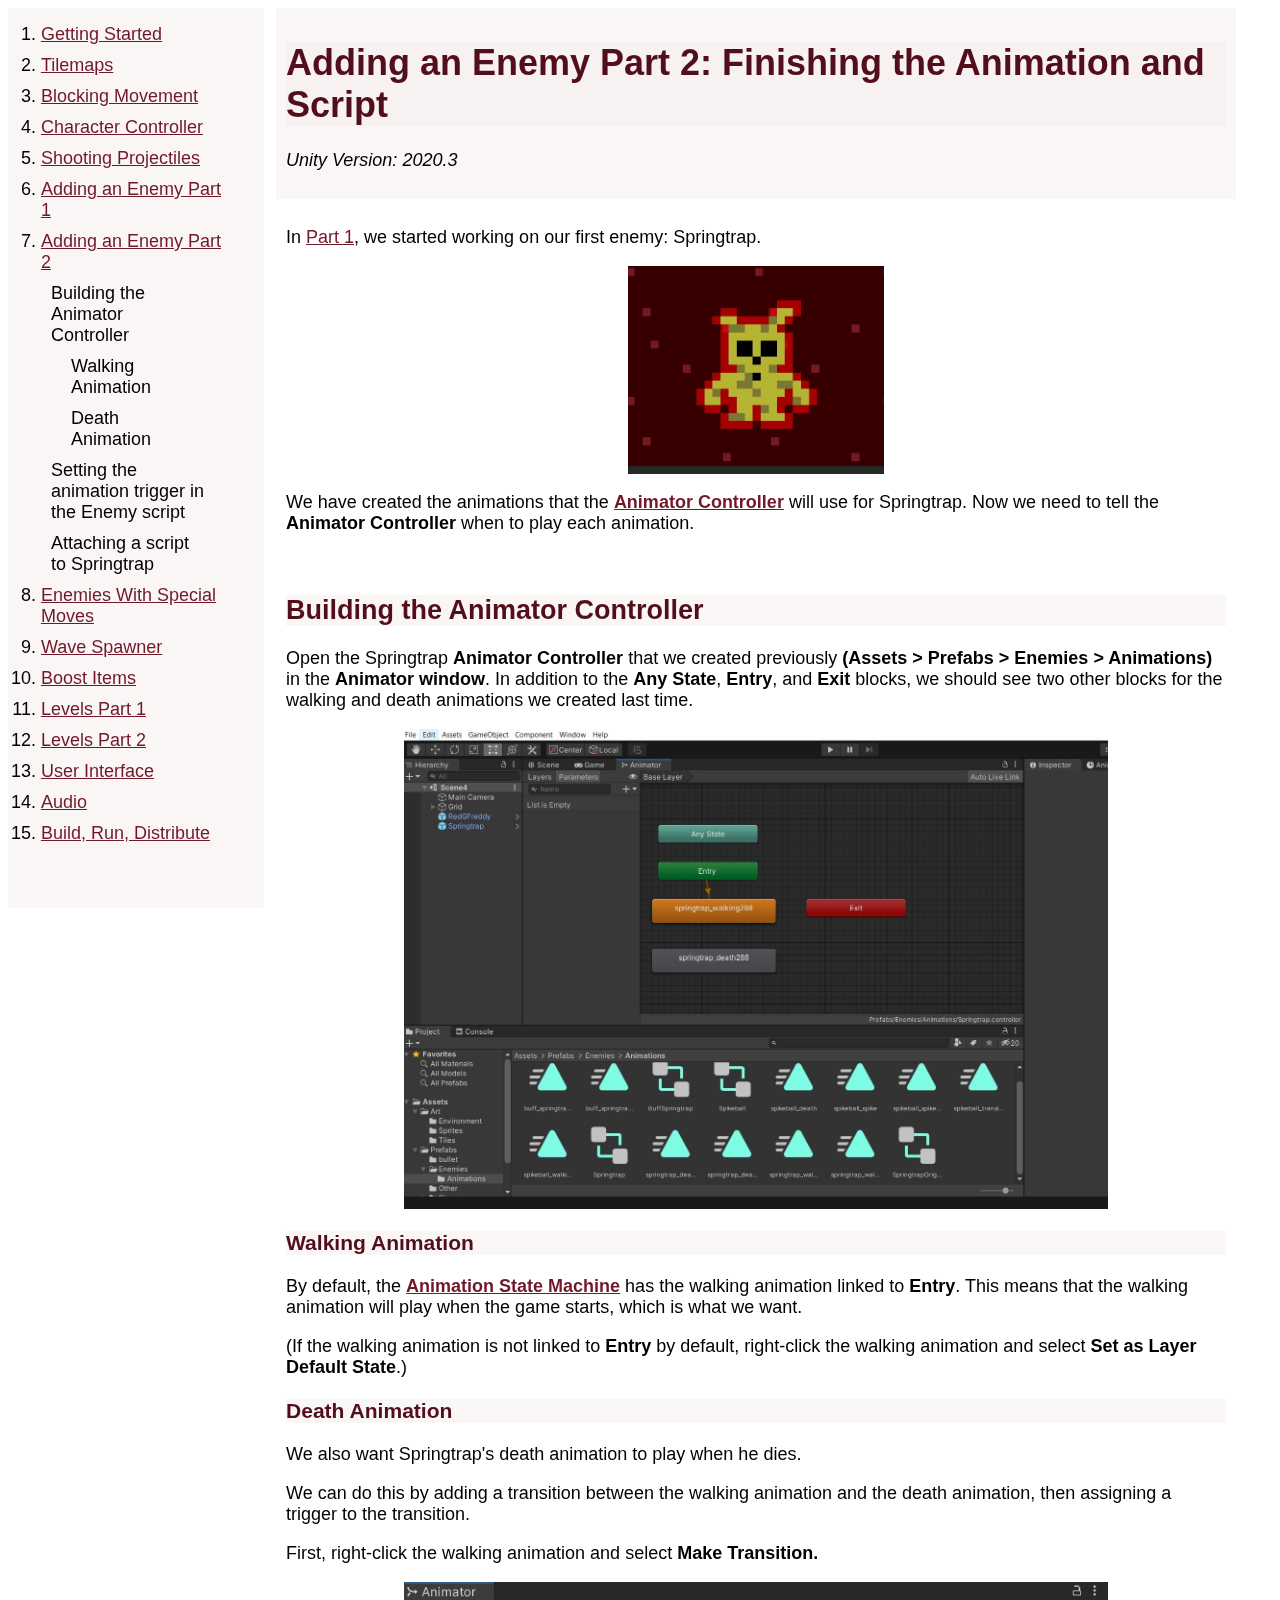
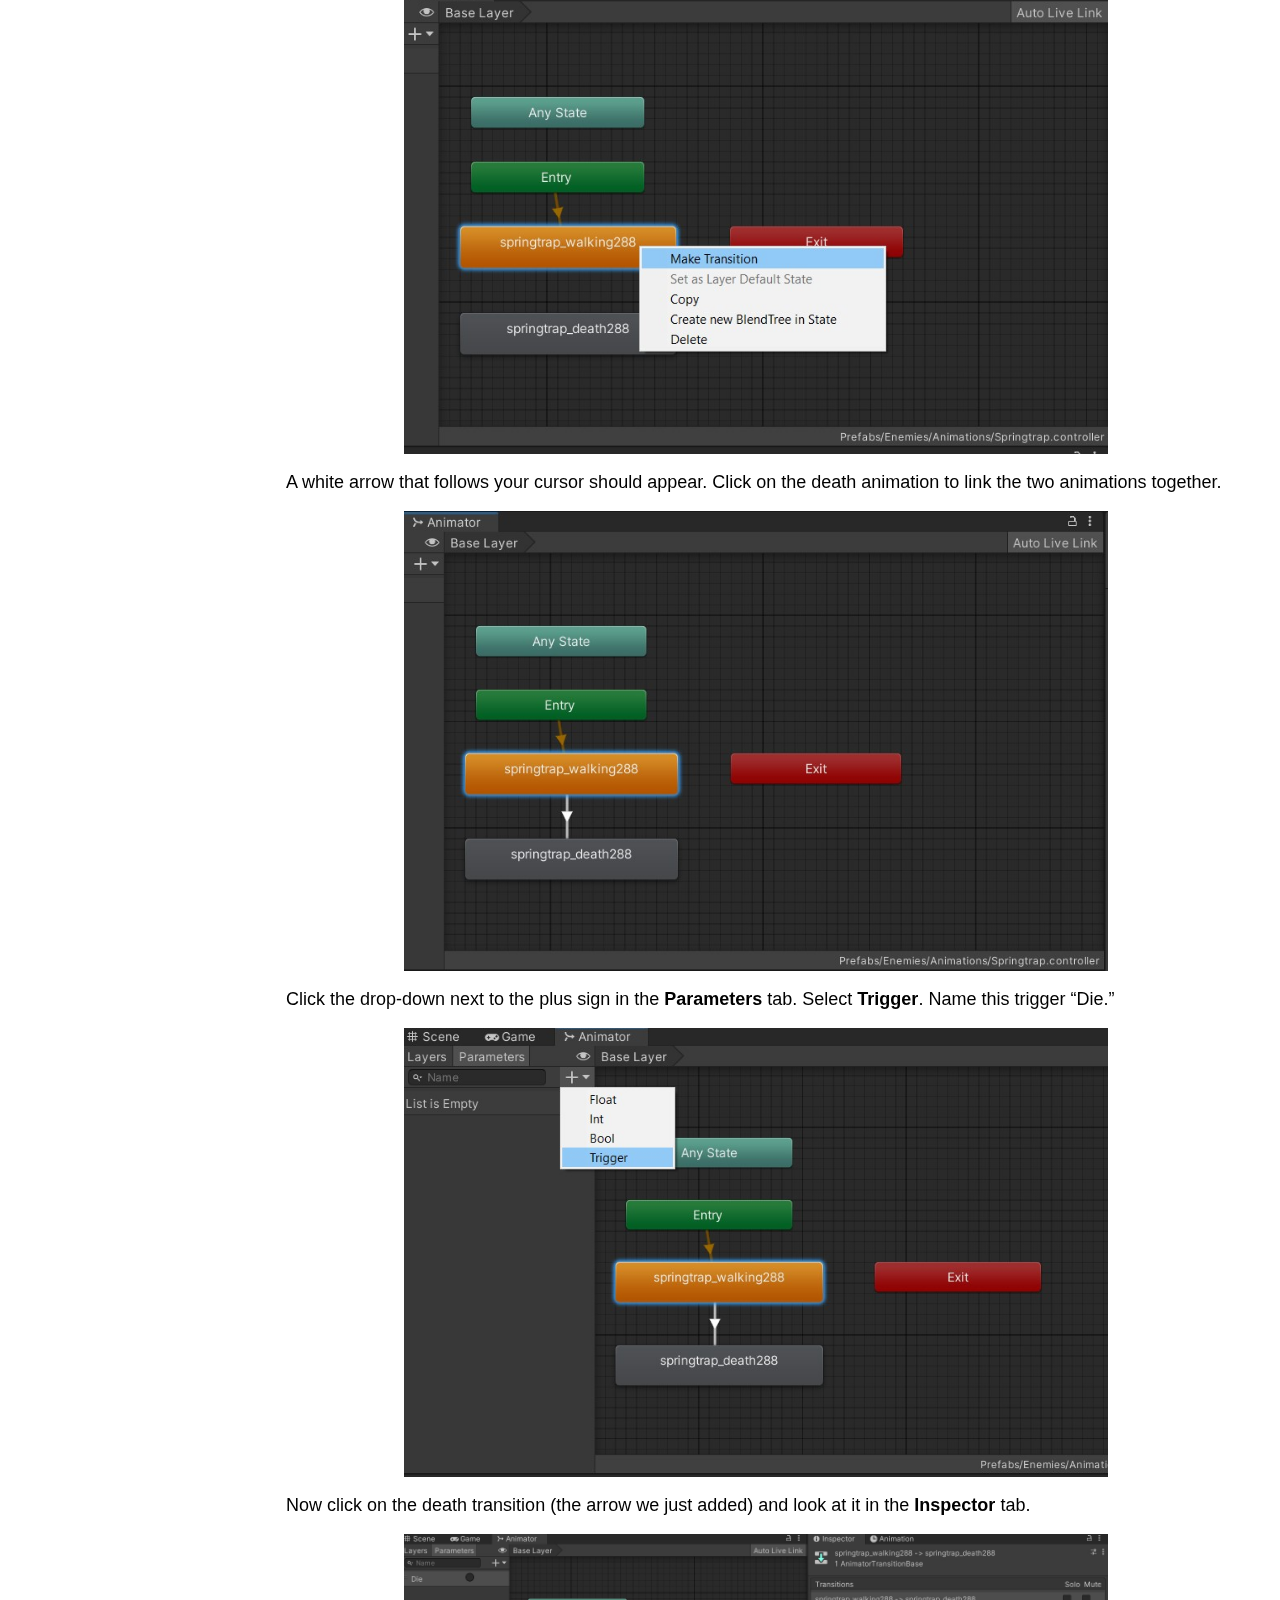
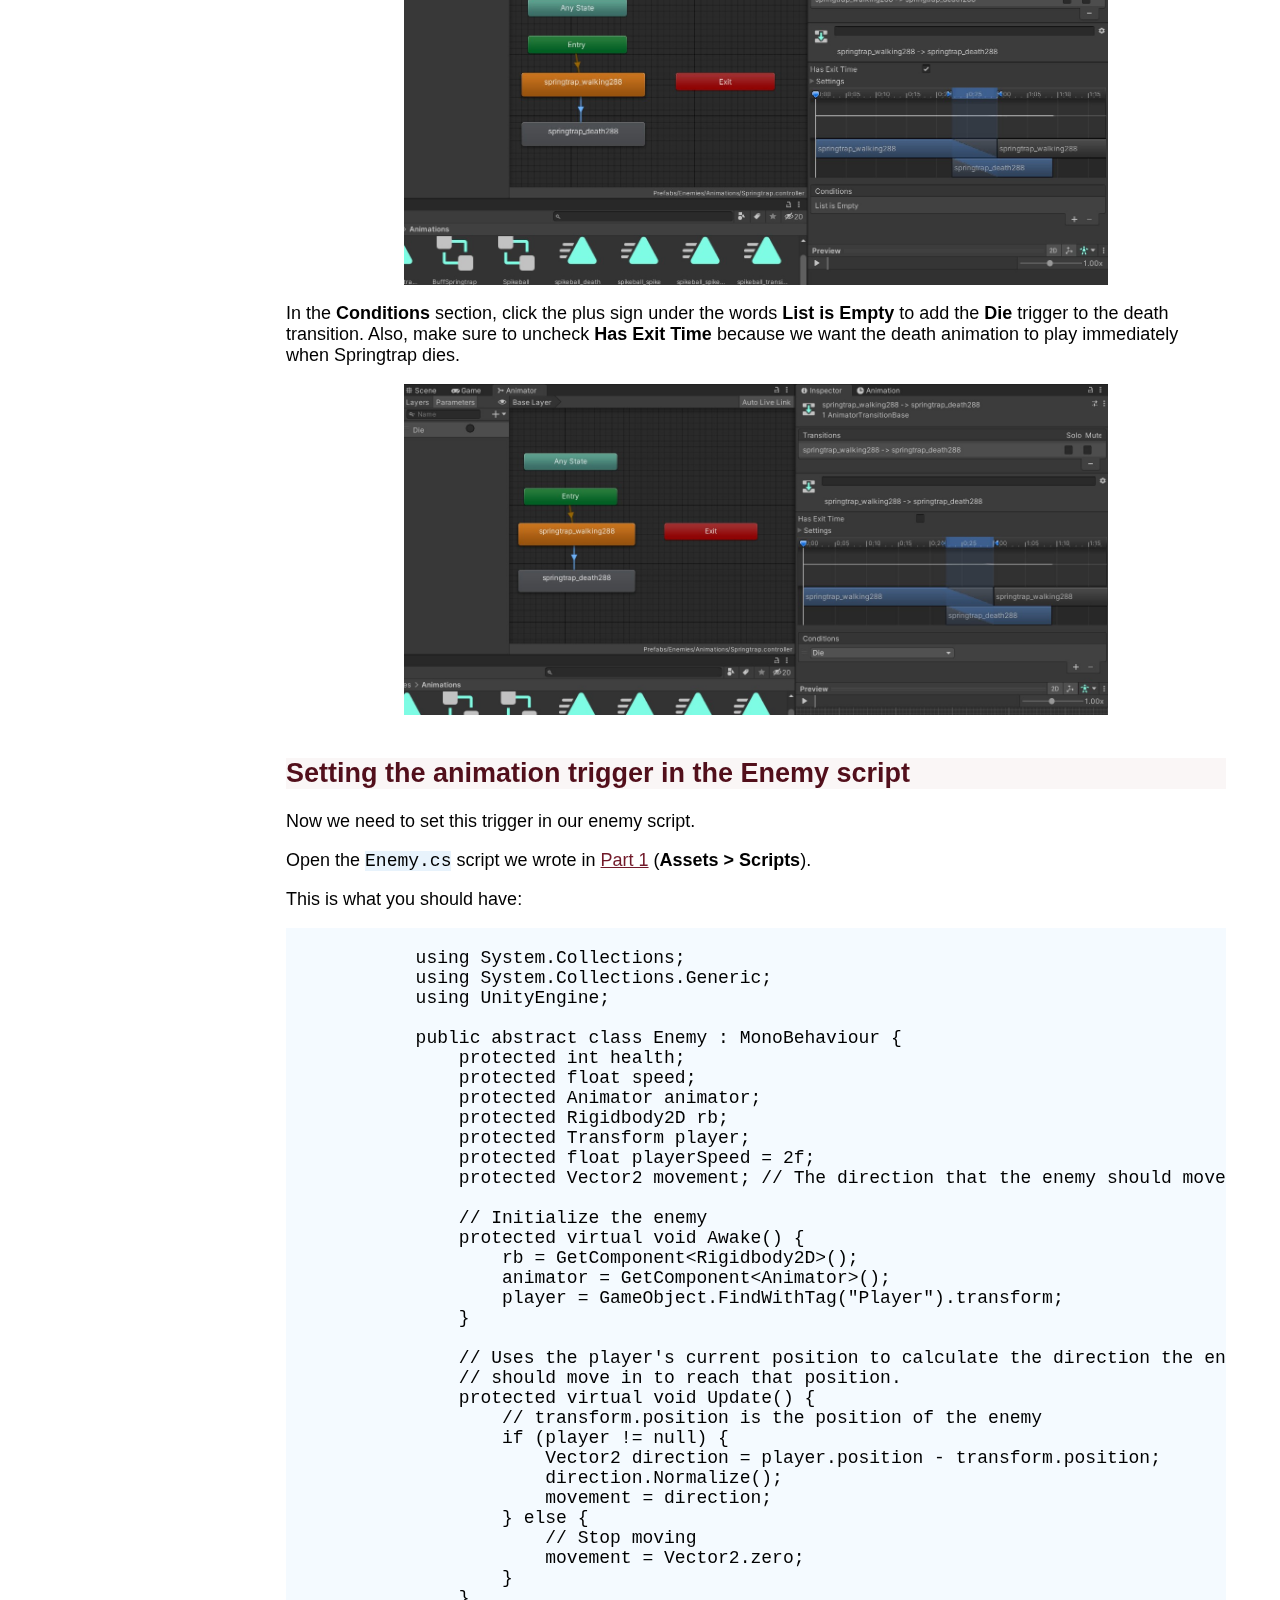
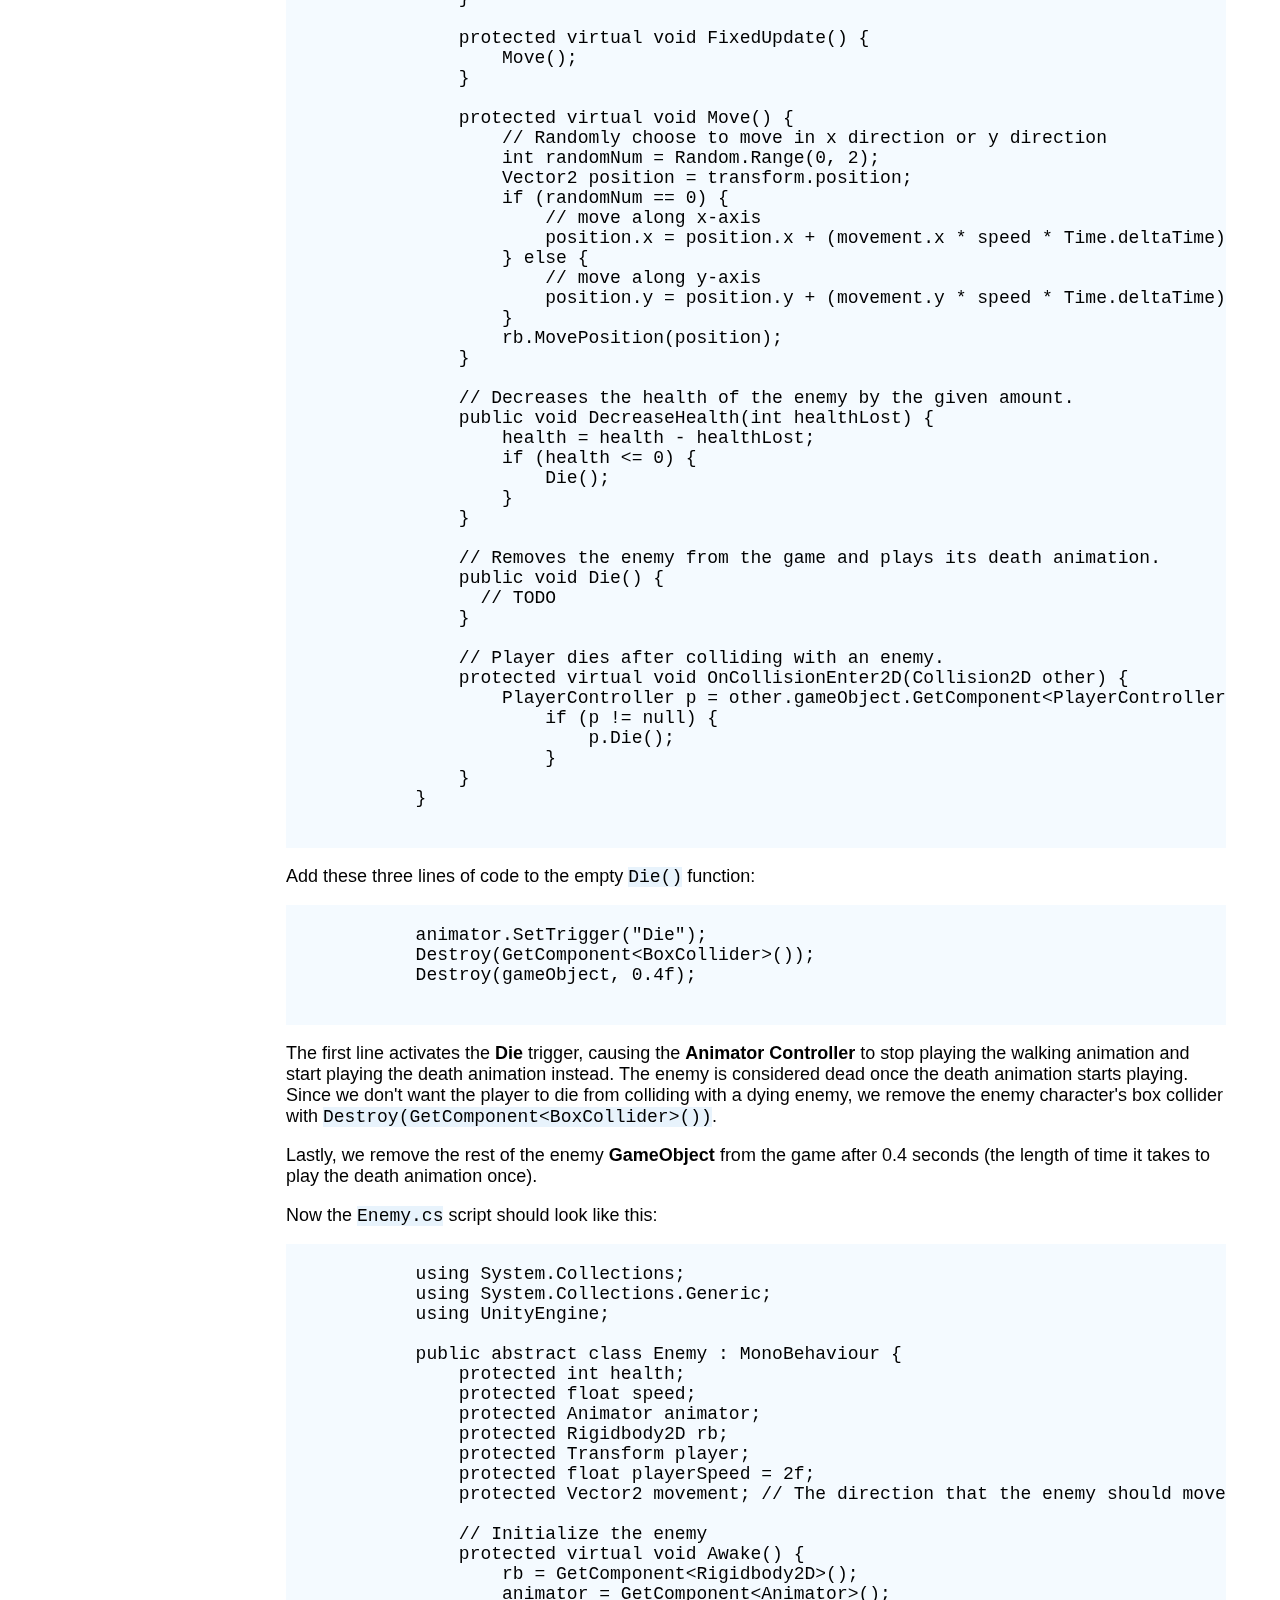
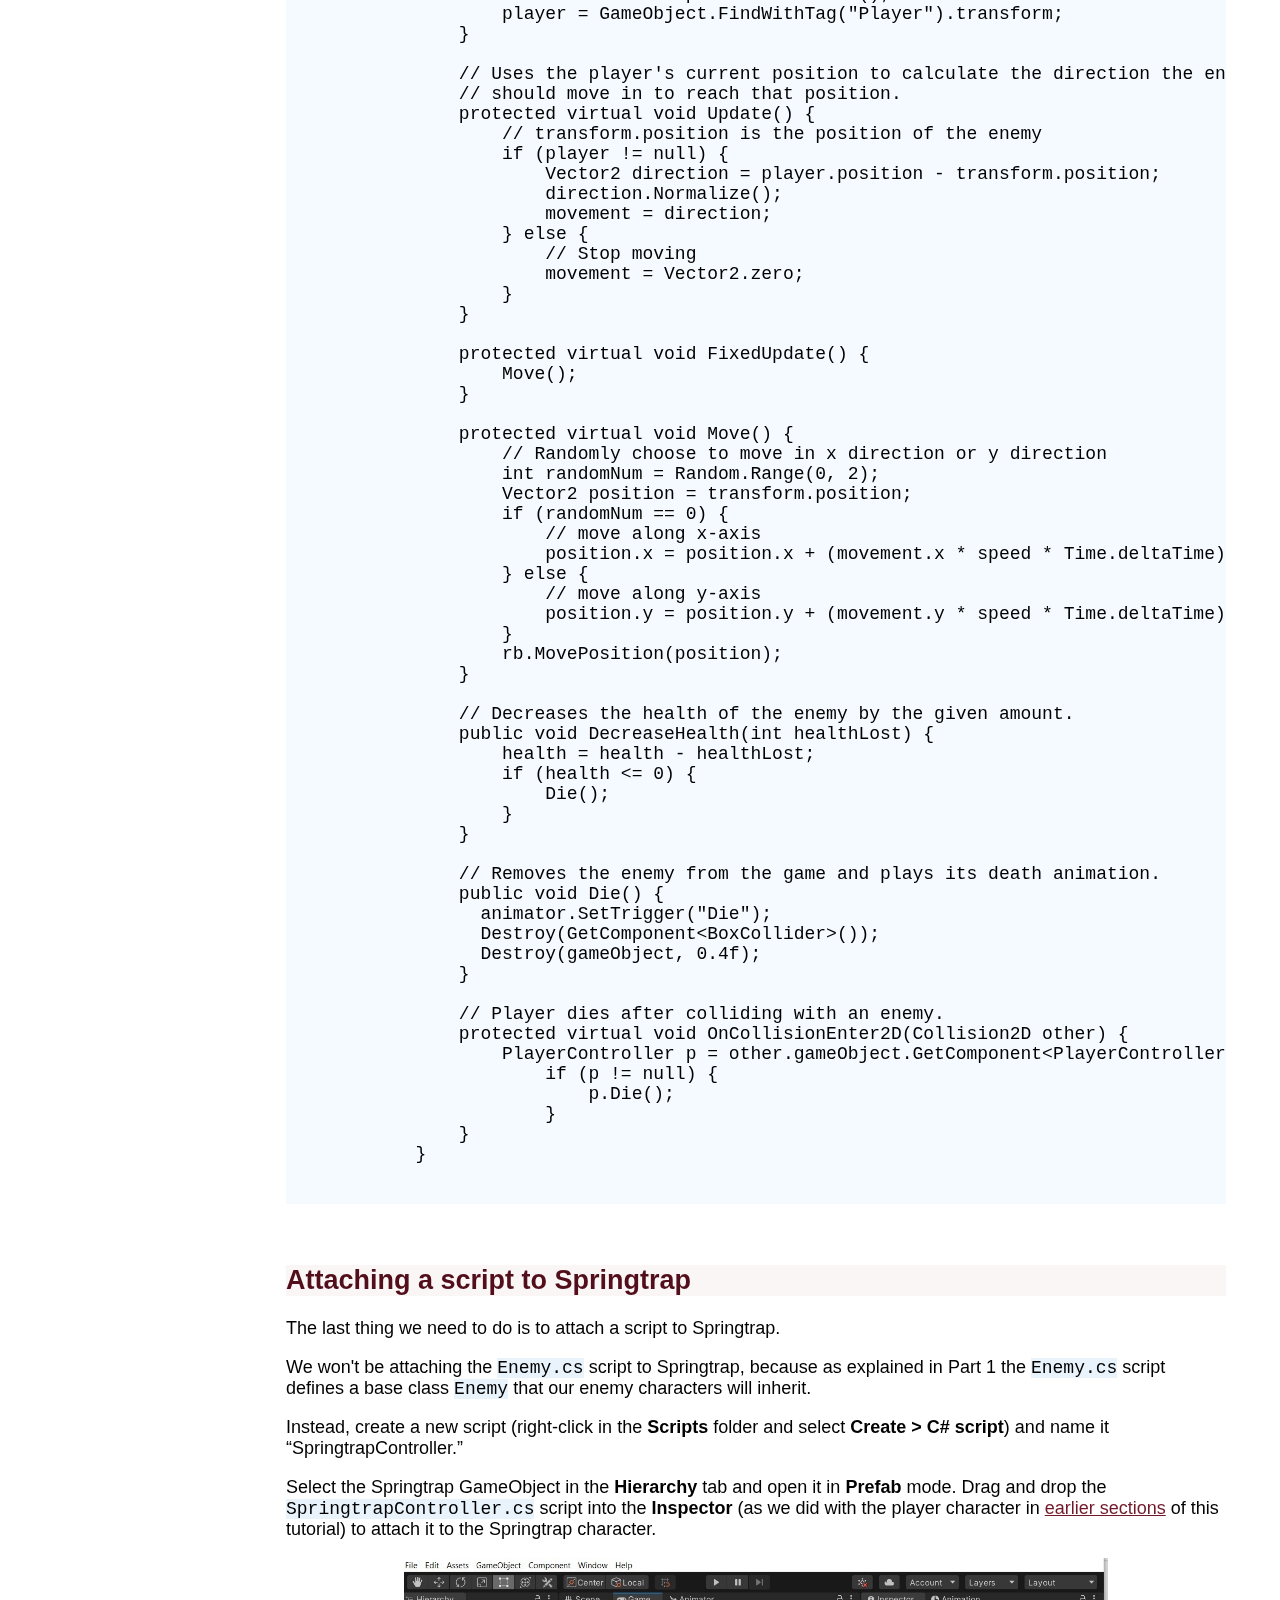
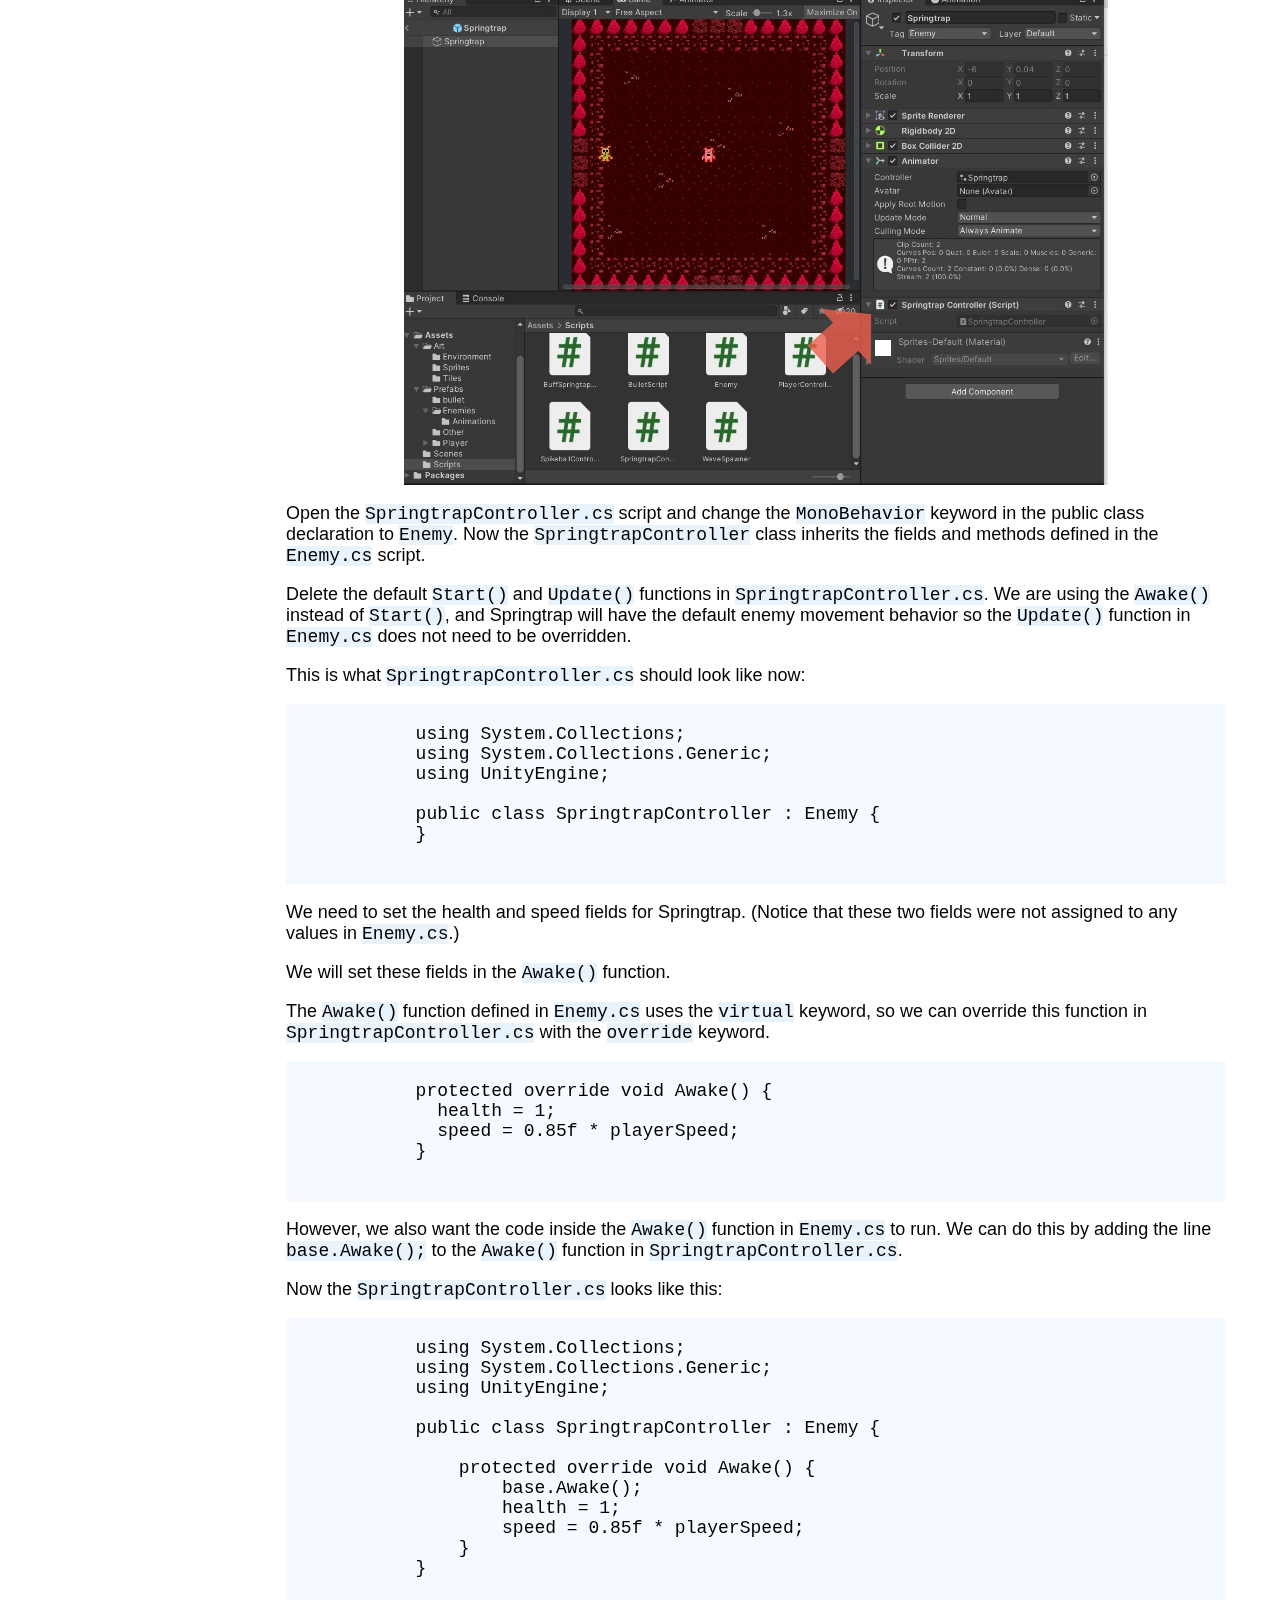
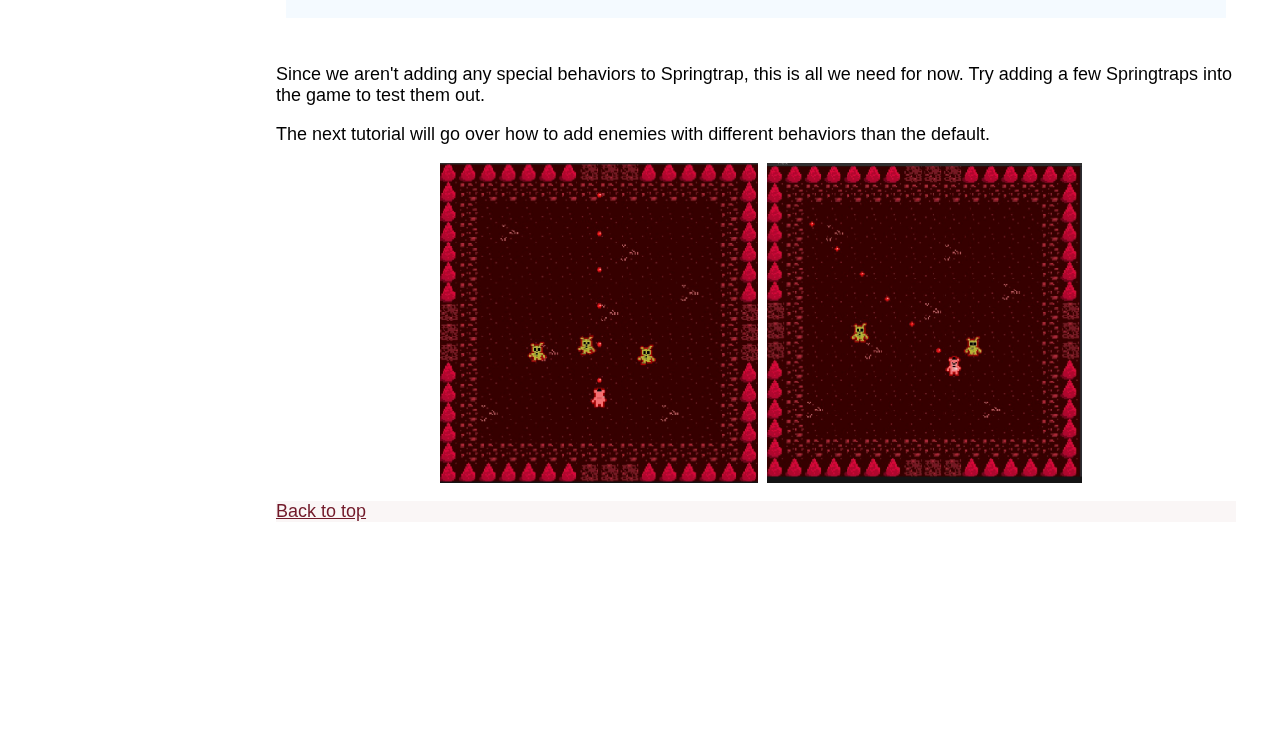
==== commit 20dd4db4: "Forgot to rename file to index.html" ====
--- a/index.html
+++ b/index.html
@@ -1,18 +1,453 @@
 <!DOCTYPE html>
-
+<!--
+  Date: Dec. 16, 2022
+  This file contains the content for a 2D game tutorial I made for my English
+  class. It goes over the last couple of steps needed to add an enemy to a game
+  that is an imitation of the Journey of the Praire King minigame from Stardew
+  Valley.
+-->
 <html lang="en">
   <head>
     <meta charset="utf-8">
-    <title>My Page</title>
-    <link rel="stylesheet" href="unity-tutorial/tutorial-styles.css">
+    <title>Unity 2D Game Tutorial</title>
+    <link rel="stylesheet" href="tutorial-styles.css">
     <script src="index.js"></script>
   </head>
   <body>
-    <h1>Some web pages that I have made.</h1>
-    <ul>
-      <li><a href="unity-tutorial/unity-tutorial.html">Fake Game Tutorial</a></li>
-      <li><a href="nct-game/index.html">Matching Game</a></li>
-      <li><a href="papers/index.html">Papers Please Spoof</a></li>
-    </ul>
+    <section id="navigation">
+      <nav>
+        <section>
+          <ol>
+            <li><a href="second-page.html">Getting Started</a></li>
+            <li><a href="second-page.html">Tilemaps</a></li>
+            <li><a href="second-page.html">Blocking Movement</a></li>
+            <li><a href="second-page.html">Character Controller</a></li>
+            <li><a href="second-page.html">Shooting Projectiles</a></li>
+            <li><a href="second-page.html">Adding an Enemy Part 1</a></li>
+            <li>
+              <a href="#top">Adding an Enemy Part 2</a>
+              <ul>
+                <li>
+                  <a href="#section-one" class="internal">Building the Animator Controller</a>
+                  <ul id="indented-list">
+                    <li><a href="#walking" class="internal">Walking Animation</a></li>
+                    <li><a href="#death" class="internal">Death Animation</a></li>
+                  </ul>
+                </li>
+                <li>
+                  <a href="#section-two" class="internal">
+                    Setting the animation trigger in the Enemy script
+                  </a>
+                </li>
+                <li>
+                  <a href="#section-three" class="internal">Attaching a script to Springtrap</a>
+                </li>
+              </ul>
+            </li>
+            <li><a href="second-page.html">Enemies With Special Moves</a></li>
+            <li><a href="second-page.html">Wave Spawner</a></li>
+            <li><a href="second-page.html">Boost Items</a></li>
+            <li><a href="second-page.html">Levels Part 1</a></li>
+            <li><a href="second-page.html">Levels Part 2</a></li>
+            <li><a href="second-page.html">User Interface</a></li>
+            <li><a href="second-page.html">Audio</a></li>
+            <li><a href="second-page.html">Build, Run, Distribute</a></li>
+          </ol>
+        </section>
+      </nav>
+    </section>
+    <main>
+      <!-- <a href="../index.html">&lt- Back to main page.</a> -->
+      <section id="top">
+        <h1>Adding an Enemy Part 2: Finishing the Animation and Script</h1>
+        <p id="version">Unity Version: 2020.3</p>
+      </section>
+      <section id="intro">
+        <p>
+          In <a href="second-page.html">Part 1</a>, we started working on our first enemy: Springtrap.
+        </p>
+        <div class="img-container">
+          <img src="img/springtrap.jpg" alt="Springtrap sprite">
+        </div>
+        <p>
+          We have created the animations that the
+          <span class="bold">
+          <a href="https://docs.unity3d.com/Manual/AnimatorControllers.html" target="_blank">
+          Animator Controller</a></span> will use for
+          Springtrap. Now we need to tell the
+          <span class="bold">Animator Controller</span> when to play each animation.
+        </p>
+      </section>
+      <section id="section-one" class="tutorial-section">
+        <h2>Building the Animator Controller</h2>
+        <p>
+          Open the Springtrap <span class="bold">Animator Controller</span> that we created
+          previously <span class="bold">(Assets > Prefabs > Enemies > Animations)</span> in the
+          <span class="bold">Animator window</span>. In addition to the <span class="bold">Any State</span>,
+          <span class="bold">Entry</span>, and <span class="bold">Exit</span> blocks, we
+          should see two other blocks for the walking and death animations we created last time.
+        </p>
+        <div class="img-container">
+          <img src="img/animator-view-cropped.jpg" alt="The animation state machine for Springtrap">
+        </div>
+        <h3 id="walking">Walking Animation</h3>
+        <p>
+          By default, the <span class="bold">
+          <a href="https://docs.unity3d.com/Manual/AnimationStateMachines.html" target="_blank">
+          Animation State Machine</a></span>
+          has the walking animation linked to <span class="bold">Entry</span>.
+          This means that the walking animation will play
+          when the game starts, which is what we want.
+        </p>
+        <p>
+          (If the walking animation is not linked to <span class="bold">Entry</span> by default,
+          right-click the walking animation and select <span class="bold">Set as Layer Default State</span>.)
+        </p>
+        <h3 id="death">Death Animation</h3>
+        <p>We also want Springtrap's death animation to play when he dies.</p>
+        <p>
+          We can do this by adding a transition between the walking animation and
+          the death animation, then assigning a trigger to the transition.
+        </p>
+        <p>
+          First, right-click the walking animation and select
+          <span class="bold">Make Transition.</span>
+        </p>
+        <div class="img-container">
+          <img src="img/make-transition.jpg" alt="Selecting the Make Transition option">
+        </div>
+        <p>
+          A white arrow that follows your cursor should appear. Click on
+          the death animation to link the two animations together.
+        </p>
+        <div class="img-container">
+          <img src="img/make-transition2.jpg" alt="Transition between the death and walking animations">
+        </div>
+        <p>
+          Click the drop-down next to the plus sign in the <span class="bold">Parameters</span> tab.
+          Select <span class="bold">Trigger</span>. Name this trigger “Die.”
+        </p>
+        <div class="img-container">
+          <img src="img/select-trigger.jpg" alt="Selecting the trigger option">
+        </div>
+        <p>
+          Now click on the death transition (the arrow we just added) and look at it
+          in the <span class="bold">Inspector</span> tab.
+        </p>
+        <div class="img-container">
+          <img src="img/die-trigger2.jpg" alt="Viewing death transition in Inspector tab">
+        </div>
+        <p>
+          In the <span class="bold">Conditions</span> section, click the plus sign under the words
+          <span class="bold">List is Empty</span> to add the <span class="bold">Die</span>
+          trigger to the death transition. Also, make sure to uncheck
+          <span class="bold">Has Exit Time</span>
+          because we want the death animation to play immediately when Springtrap dies.
+        </p>
+        <div class="img-container">
+          <img src="img/die-trigger3.jpg" alt="Death transition with Die trigger added">
+        </div>
+      </section>
+      <section id="section-two" class="tutorial-section">
+        <h2>Setting the animation trigger in the Enemy script</h2>
+        <p>Now we need to set this trigger in our enemy script.</p>
+        <p>
+          Open the <span class="code">Enemy.cs</span> script we wrote in
+          <a href="second-page.html">Part 1</a>
+          (<span class="bold">Assets > Scripts</span>).
+        </p>
+        <p>This is what you should have:</p>
+        <pre>
+          <code>
+            using System.Collections;
+            using System.Collections.Generic;
+            using UnityEngine;
+
+            public abstract class Enemy : MonoBehaviour {
+                protected int health;
+                protected float speed;
+                protected Animator animator;
+                protected Rigidbody2D rb;
+                protected Transform player;
+                protected float playerSpeed = 2f;
+                protected Vector2 movement; // The direction that the enemy should move in
+
+                // Initialize the enemy
+                protected virtual void Awake() {
+                    rb = GetComponent&ltRigidbody2D&gt();
+                    animator = GetComponent&ltAnimator&gt();
+                    player = GameObject.FindWithTag("Player").transform;
+                }
+
+                // Uses the player's current position to calculate the direction the enemy
+                // should move in to reach that position.
+                protected virtual void Update() {
+                    // transform.position is the position of the enemy
+                    if (player != null) {
+                        Vector2 direction = player.position - transform.position;
+                        direction.Normalize();
+                        movement = direction;
+                    } else {
+                        // Stop moving
+                        movement = Vector2.zero;
+                    }
+                }
+
+                protected virtual void FixedUpdate() {
+                    Move();
+                }
+
+                protected virtual void Move() {
+                    // Randomly choose to move in x direction or y direction
+                    int randomNum = Random.Range(0, 2);
+                    Vector2 position = transform.position;
+                    if (randomNum == 0) {
+                        // move along x-axis
+                        position.x = position.x + (movement.x * speed * Time.deltaTime);
+                    } else {
+                        // move along y-axis
+                        position.y = position.y + (movement.y * speed * Time.deltaTime);
+                    }
+                    rb.MovePosition(position);
+                }
+
+                // Decreases the health of the enemy by the given amount.
+                public void DecreaseHealth(int healthLost) {
+                    health = health - healthLost;
+                    if (health &lt= 0) {
+                        Die();
+                    }
+                }
+
+                // Removes the enemy from the game and plays its death animation.
+                public void Die() {
+                  // TODO
+                }
+
+                // Player dies after colliding with an enemy.
+                protected virtual void OnCollisionEnter2D(Collision2D other) {
+                    PlayerController p = other.gameObject.GetComponent&ltPlayerController&gt();
+                        if (p != null) {
+                            p.Die();
+                        }
+                }
+            }
+          </code>
+        </pre>
+        <p>Add these three lines of code to the empty <span class="code">Die()</span> function:</p>
+        <pre>
+          <code>
+            animator.SetTrigger("Die");
+            Destroy(GetComponent&ltBoxCollider&gt());
+            Destroy(gameObject, 0.4f);
+          </code>
+        </pre>
+        <p>The first line activates the <span class="bold">Die</span> trigger, causing the
+          <span class="bold">Animator Controller</span> to stop playing the walking
+          animation and start playing the death animation instead. The enemy is
+          considered dead once the death animation starts playing. Since we don't
+          want the player to die from colliding with a dying enemy, we remove the enemy
+          character's box collider with
+          <span class="code">Destroy(GetComponent&ltBoxCollider&gt())</span>.
+        </p>
+        <p>
+          Lastly, we remove the rest of the enemy <span class="bold">GameObject</span> from the
+          game after 0.4 seconds (the length of time it takes to play the death
+          animation once).
+        </p>
+        <p>Now the <span class="code">Enemy.cs</span> script should look like this:</p>
+        <pre>
+          <code>
+            using System.Collections;
+            using System.Collections.Generic;
+            using UnityEngine;
+
+            public abstract class Enemy : MonoBehaviour {
+                protected int health;
+                protected float speed;
+                protected Animator animator;
+                protected Rigidbody2D rb;
+                protected Transform player;
+                protected float playerSpeed = 2f;
+                protected Vector2 movement; // The direction that the enemy should move in
+
+                // Initialize the enemy
+                protected virtual void Awake() {
+                    rb = GetComponent&ltRigidbody2D&gt();
+                    animator = GetComponent&ltAnimator&gt();
+                    player = GameObject.FindWithTag("Player").transform;
+                }
+
+                // Uses the player's current position to calculate the direction the enemy
+                // should move in to reach that position.
+                protected virtual void Update() {
+                    // transform.position is the position of the enemy
+                    if (player != null) {
+                        Vector2 direction = player.position - transform.position;
+                        direction.Normalize();
+                        movement = direction;
+                    } else {
+                        // Stop moving
+                        movement = Vector2.zero;
+                    }
+                }
+
+                protected virtual void FixedUpdate() {
+                    Move();
+                }
+
+                protected virtual void Move() {
+                    // Randomly choose to move in x direction or y direction
+                    int randomNum = Random.Range(0, 2);
+                    Vector2 position = transform.position;
+                    if (randomNum == 0) {
+                        // move along x-axis
+                        position.x = position.x + (movement.x * speed * Time.deltaTime);
+                    } else {
+                        // move along y-axis
+                        position.y = position.y + (movement.y * speed * Time.deltaTime);
+                    }
+                    rb.MovePosition(position);
+                }
+
+                // Decreases the health of the enemy by the given amount.
+                public void DecreaseHealth(int healthLost) {
+                    health = health - healthLost;
+                    if (health &lt= 0) {
+                        Die();
+                    }
+                }
+
+                // Removes the enemy from the game and plays its death animation.
+                public void Die() {
+                  animator.SetTrigger("Die");
+                  Destroy(GetComponent&ltBoxCollider&gt());
+                  Destroy(gameObject, 0.4f);
+                }
+
+                // Player dies after colliding with an enemy.
+                protected virtual void OnCollisionEnter2D(Collision2D other) {
+                    PlayerController p = other.gameObject.GetComponent&ltPlayerController&gt();
+                        if (p != null) {
+                            p.Die();
+                        }
+                }
+            }
+          </code>
+        </pre>
+      </section>
+      <section id="section-three" class="tutorial-section">
+        <h2>Attaching a script to Springtrap</h2>
+        <p>The last thing we need to do is to attach a script to Springtrap.</p>
+        <p>
+          We won't be attaching the <span class="code">Enemy.cs</span> script to
+          Springtrap, because as explained in Part 1 the
+          <span class="code">Enemy.cs</span> script defines a base class
+          <span class="code">Enemy</span> that our enemy characters will inherit.
+        </p>
+        <p>
+          Instead, create a new script (right-click in the <span class="bold">Scripts</span>
+          folder and select <span class="bold">Create > C# script</span>) and name it
+          “SpringtrapController.”
+        </p>
+        <p>
+          Select the Springtrap <span>GameObject</span> in the
+          <span class="bold">Hierarchy</span> tab and open it in <span class="bold">Prefab</span>
+          mode. Drag and drop the <span class="code">SpringtrapController.cs</span> script into
+          the <span class="bold">Inspector</span> (as we did with the player character in
+          <a href="second-page.html">earlier sections</a> of this tutorial) to attach it
+          to the Springtrap character.
+        </p>
+        <div class="img-container">
+          <img src="img/drag-and-drop-script-arrow.jpg" alt="Attaching script to Springtrap">
+        </div>
+        <p>
+          Open the <span class="code">SpringtrapController.cs</span> script and change
+          the <span class="code">MonoBehavior</span> keyword in the public class declaration
+          to <span class="code">Enemy</span>. Now the <span class="code">SpringtrapController</span>
+          class inherits the fields and methods defined in the
+          <span class="code">Enemy.cs</span> script.
+        </p>
+        <p>
+          Delete the default <span class="code">Start()</span> and
+          <span class="code">Update()</span>
+          functions in <span class="code">SpringtrapController.cs</span>. We are using the
+          <span class="code">Awake()</span> instead of <span class="code">Start()</span>, and
+          Springtrap will have the default enemy movement behavior so the
+          <span class="code">Update()</span> function in <span class="code">Enemy.cs</span>
+          does not need to be overridden.
+        </p>
+        <p>This is what <span class="code">SpringtrapController.cs</span> should look like now:</p>
+        <pre>
+          <code>
+            using System.Collections;
+            using System.Collections.Generic;
+            using UnityEngine;
+
+            public class SpringtrapController : Enemy {
+            }
+          </code>
+        </pre>
+        <p>
+          We need to set the health and speed fields for Springtrap. (Notice that
+          these two fields were not assigned to any values in <span class="code">Enemy.cs</span>.)
+        </p>
+        <p>We will set these fields in the <span class="code">Awake()</span> function.</p>
+        <p>
+          The <span class="code">Awake()</span> function defined in
+          <span class="code">Enemy.cs</span>
+          uses the <span class="code">virtual</span> keyword, so we can override this function
+          in <span class="code">SpringtrapController.cs</span> with
+          the <span class="code">override</span> keyword.
+        </p>
+        <pre>
+          <code>
+            protected override void Awake() {
+              health = 1;
+              speed = 0.85f * playerSpeed;
+            }
+          </code>
+        </pre>
+        <p>
+          However, we also want the code inside the <span  class="code">Awake()</span>
+          function in <span class="code">Enemy.cs</span> to run. We can do this by adding
+          the line <span class="code">base.Awake();</span> to the <span class="code">Awake()</span>
+          function in <span class="code">SpringtrapController.cs</span>.
+        </p>
+        <p>Now the <span class="code">SpringtrapController.cs</span> looks like this:</p>
+        <pre>
+          <code>
+            using System.Collections;
+            using System.Collections.Generic;
+            using UnityEngine;
+
+            public class SpringtrapController : Enemy {
+
+                protected override void Awake() {
+                    base.Awake();
+                    health = 1;
+                    speed = 0.85f * playerSpeed;
+                }
+            }
+          </code>
+        </pre>
+      </section>
+      <section>
+        <p>
+          Since we aren't adding any special behaviors to Springtrap,
+          this is all we need for now. Try adding a few Springtraps into the
+          game to test them out.
+        </p>
+        <p>
+          The next tutorial will go over how to add enemies with different
+          behaviors than the default.
+        </p>
+        <section id="game-images">
+          <img src="img/game-play1.jpg" alt="Gameplay 1">
+          <img src="img/game-play2.jpg" alt="Gameplay 2">
+        </section>
+        <p id="back-to-top"><a href="#top">Back to top</a></p>
+      </section>
+    </main>
   </body>
-</html>
+</html>--- a/tutorial-styles.css
+++ b/tutorial-styles.css
@@ -0,0 +1,117 @@
+/*
+  Date: Dec. 16, 2022
+  This file styles the game tutorial page. It makes all the text have the Arial
+  font, centers all the images, places the navigation bar on the side of the page
+  bolds/highlights certain words, makes the background of blocks of code a
+  light blue color, and more.
+*/
+
+body {
+  font-family: Arial, Helvetica, sans-serif;
+  height: 100%;
+}
+
+main {
+  position: absolute;
+  width: 75%;
+  left: 20%;
+  font-size: 18px;
+  padding-left: 20px;
+}
+
+nav {
+  padding-left: 7%;
+}
+
+pre {
+  background-color:rgba(240, 248, 255, 0.742);
+  overflow-x: scroll;
+}
+
+a {
+  color: rgb(113, 25, 41);
+}
+
+ol {
+  padding-left: 5px;
+}
+
+nav ul {
+  list-style-type: none;
+  padding-left: 0px;
+  font-size: 15px;
+}
+
+nav li {
+  margin: 10px;
+  padding-right: 20px;
+  font-size: 18px;
+}
+
+.bold {
+  font-weight: bold;
+}
+
+.code {
+  background-color: rgb(232, 243, 252);
+  font-family: monospace;
+}
+
+#navigation {
+  flex-direction: column;
+  height: 100%;
+  max-width: 20%;
+  position: fixed;
+  background-color: rgba(244, 236, 236, 0.451);
+  overflow-y: scroll;
+}
+
+#indented-list {
+  padding-left: 10px;
+}
+
+#top {
+  background-color: rgba(244, 236, 236, 0.451);
+}
+
+#version {
+  font-style: italic;
+}
+
+#top, #intro, #section-one, #section-two, #section-three {
+  padding: 10px;
+}
+
+#game-images img {
+  height: 25vw;
+  padding-left: 1%;
+}
+
+h1, h2, h3, #back-to-top {
+  background-color: rgba(244, 236, 236, 0.451);
+  color: rgb(82, 15, 27);
+}
+
+.img-container, #game-images {
+  display: flex;
+  justify-content: center;
+}
+
+a:hover {
+  background-color: rgba(129, 54, 69, 0.207);
+}
+
+.internal, .internal:visited {
+  text-decoration: none;
+  color: black;
+}
+
+.tutorial-section img {
+  width: 55vw;
+  height: 100%;
+}
+
+#intro img {
+  width: 20vw;
+  height: 100%;
+}